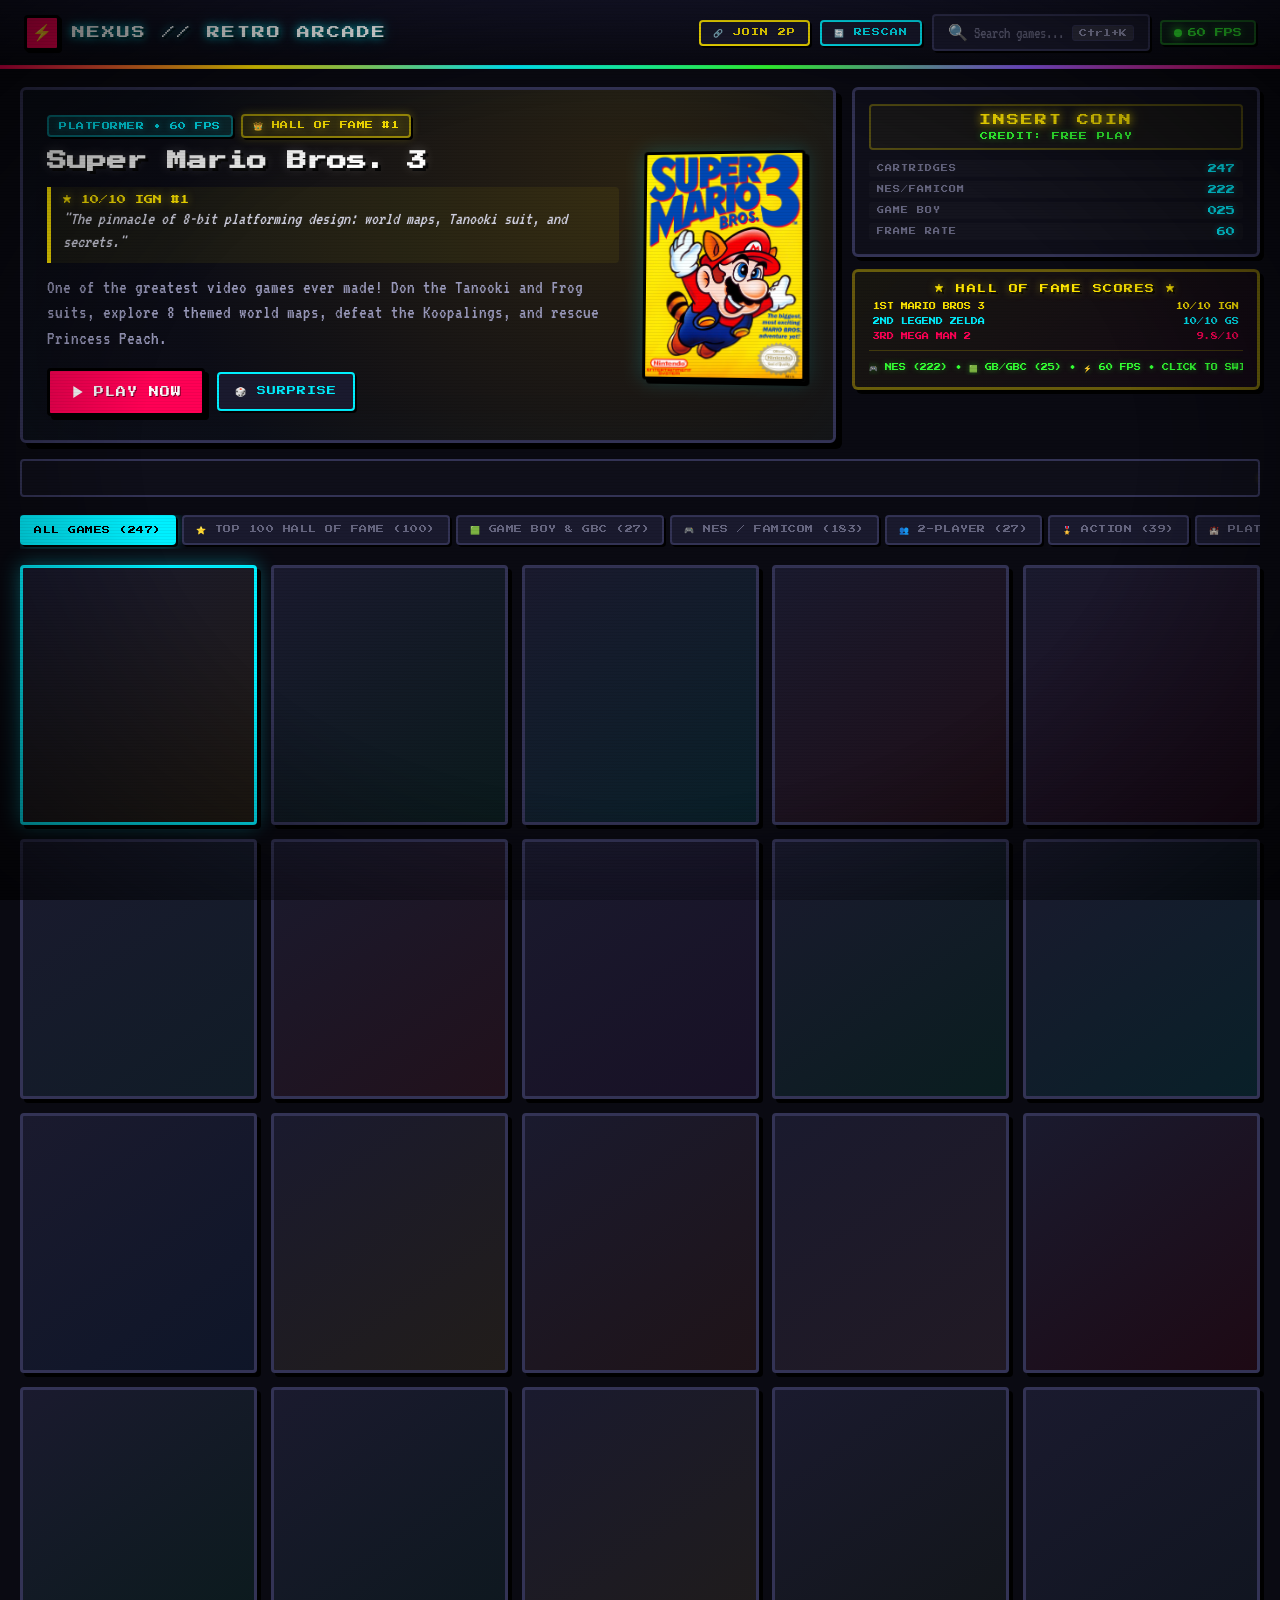
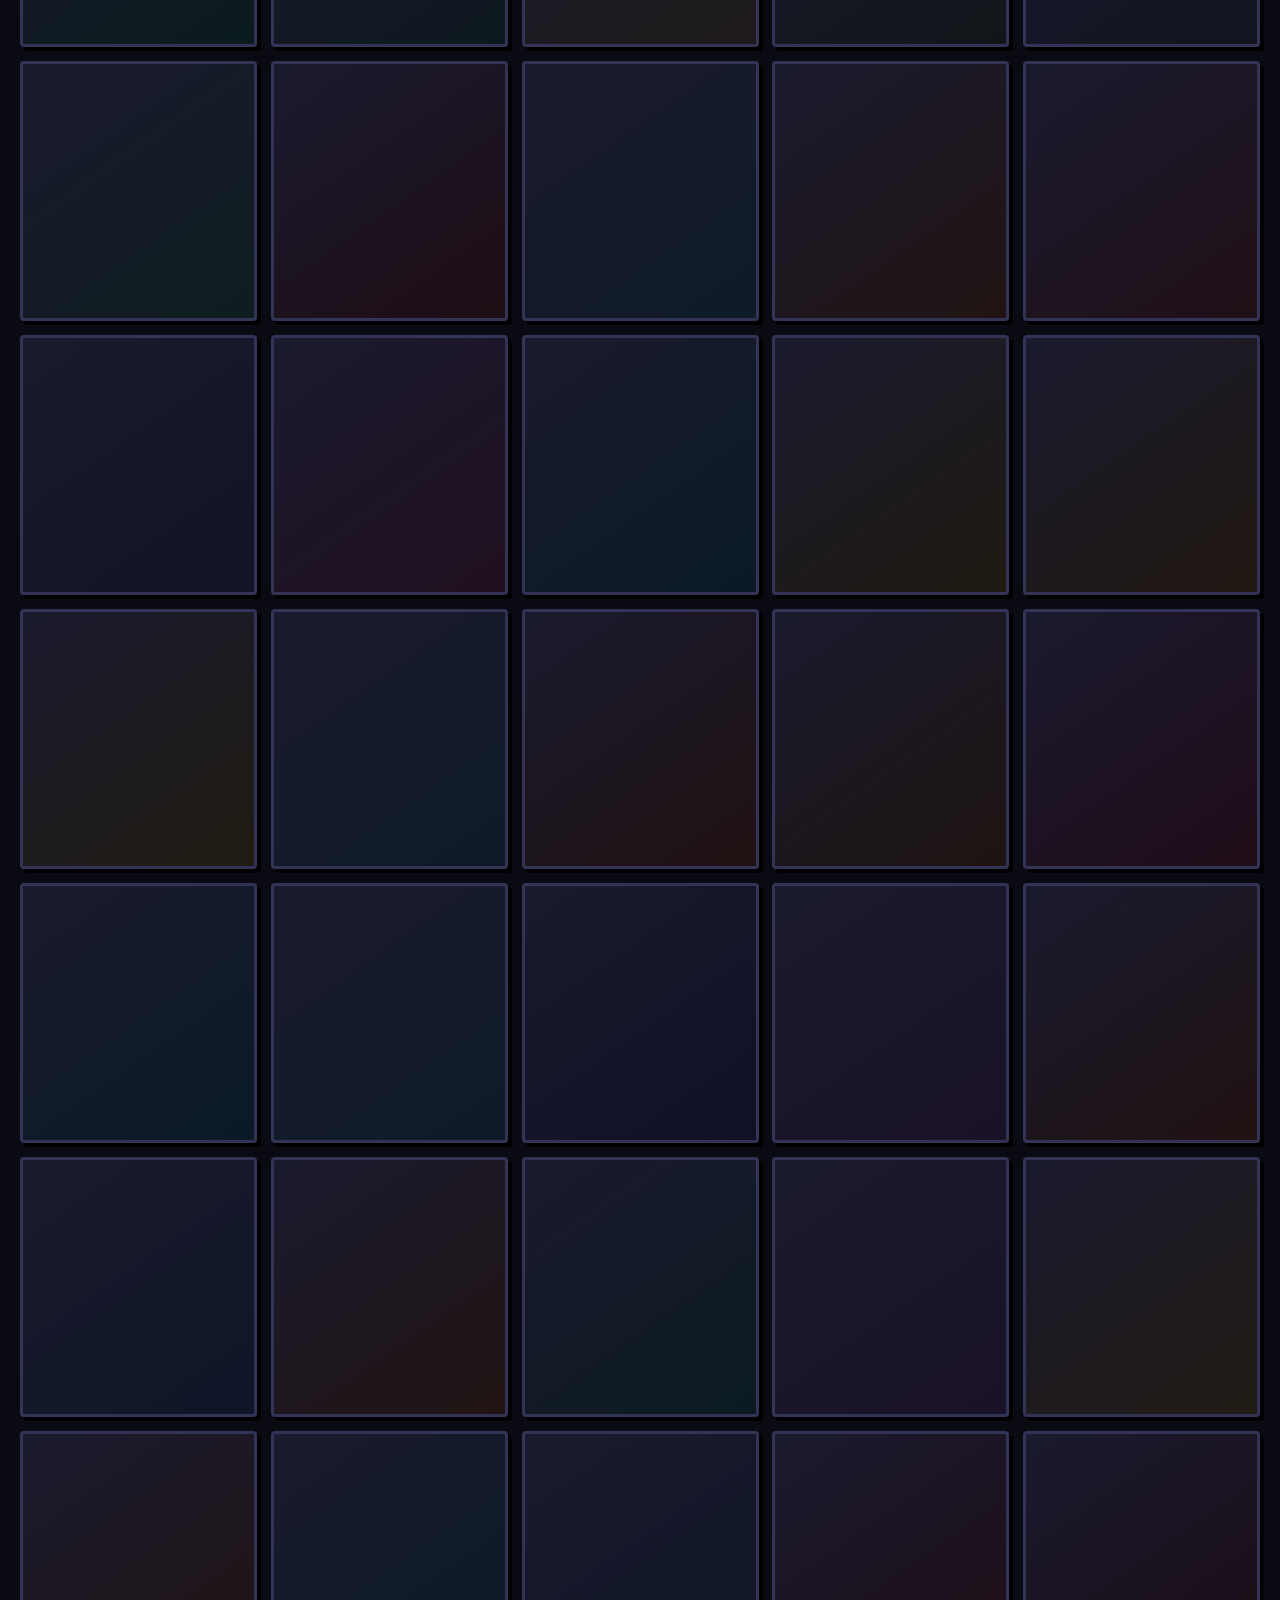
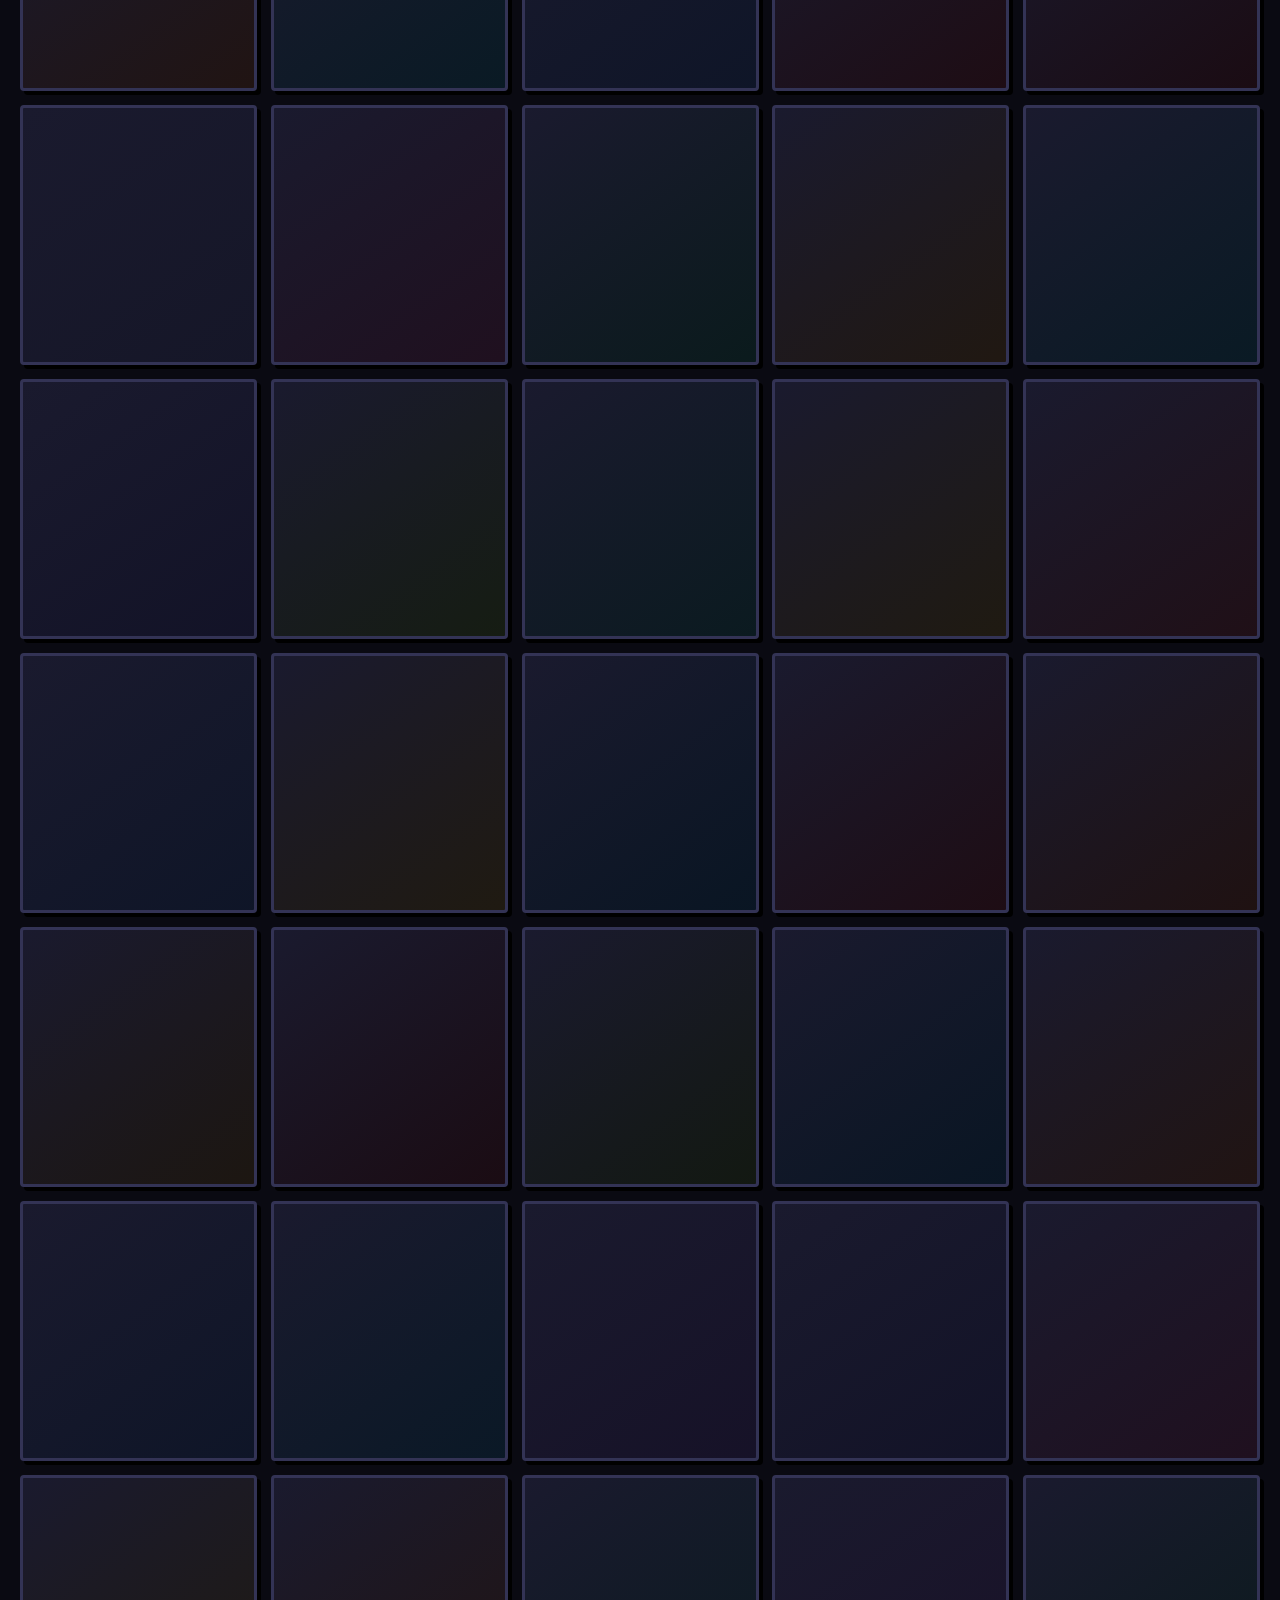
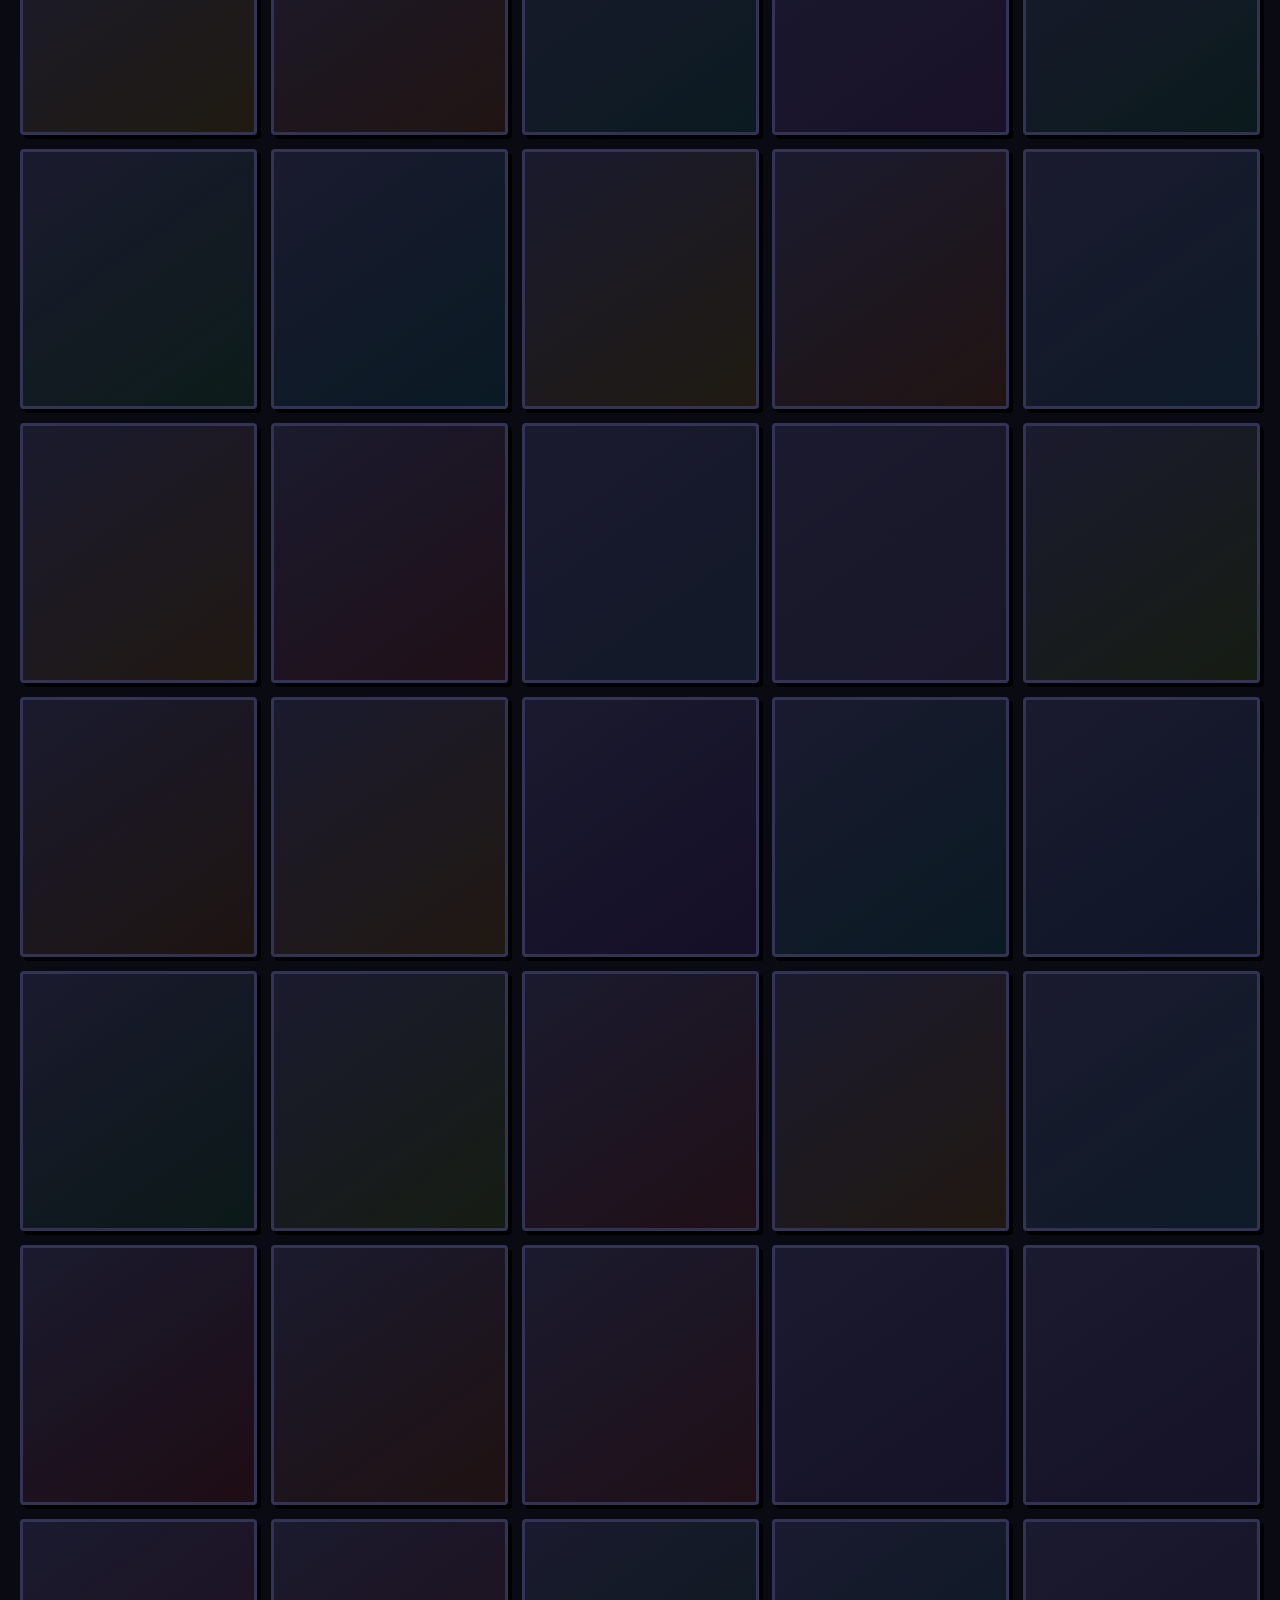
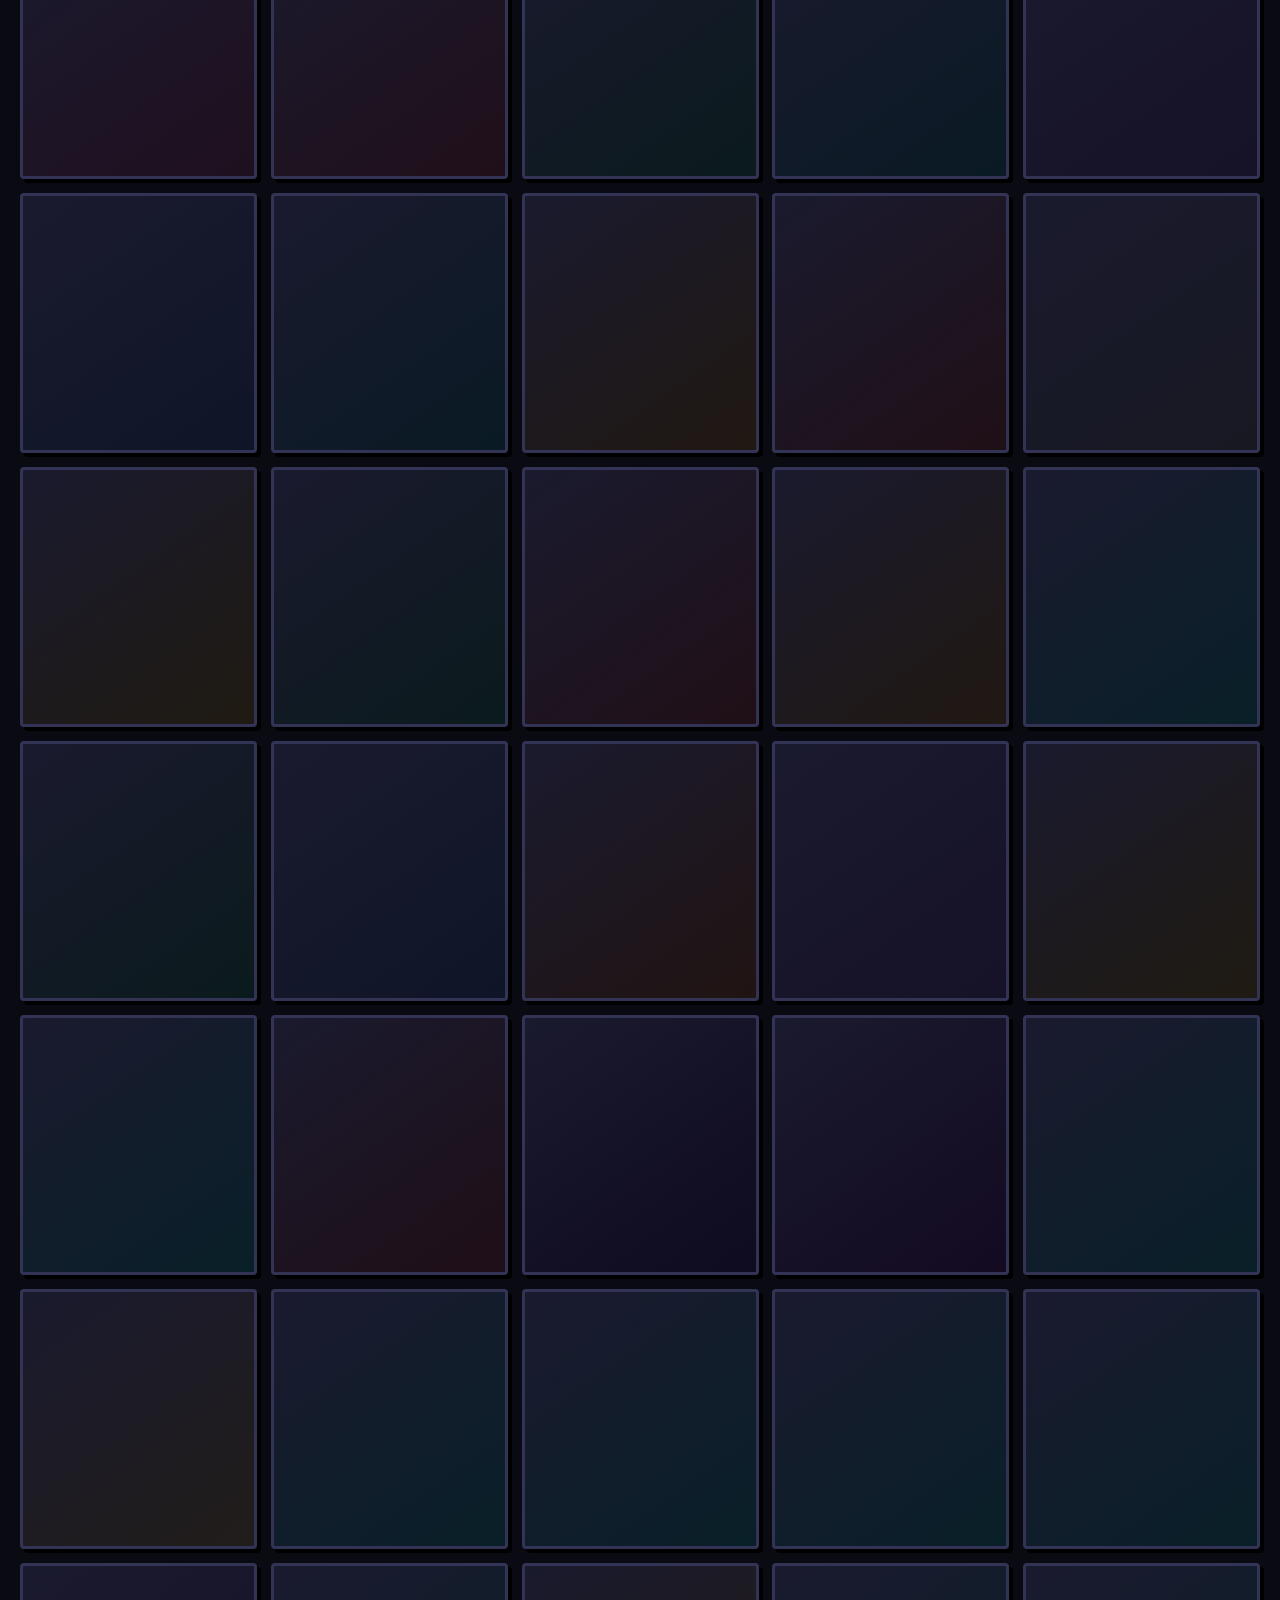
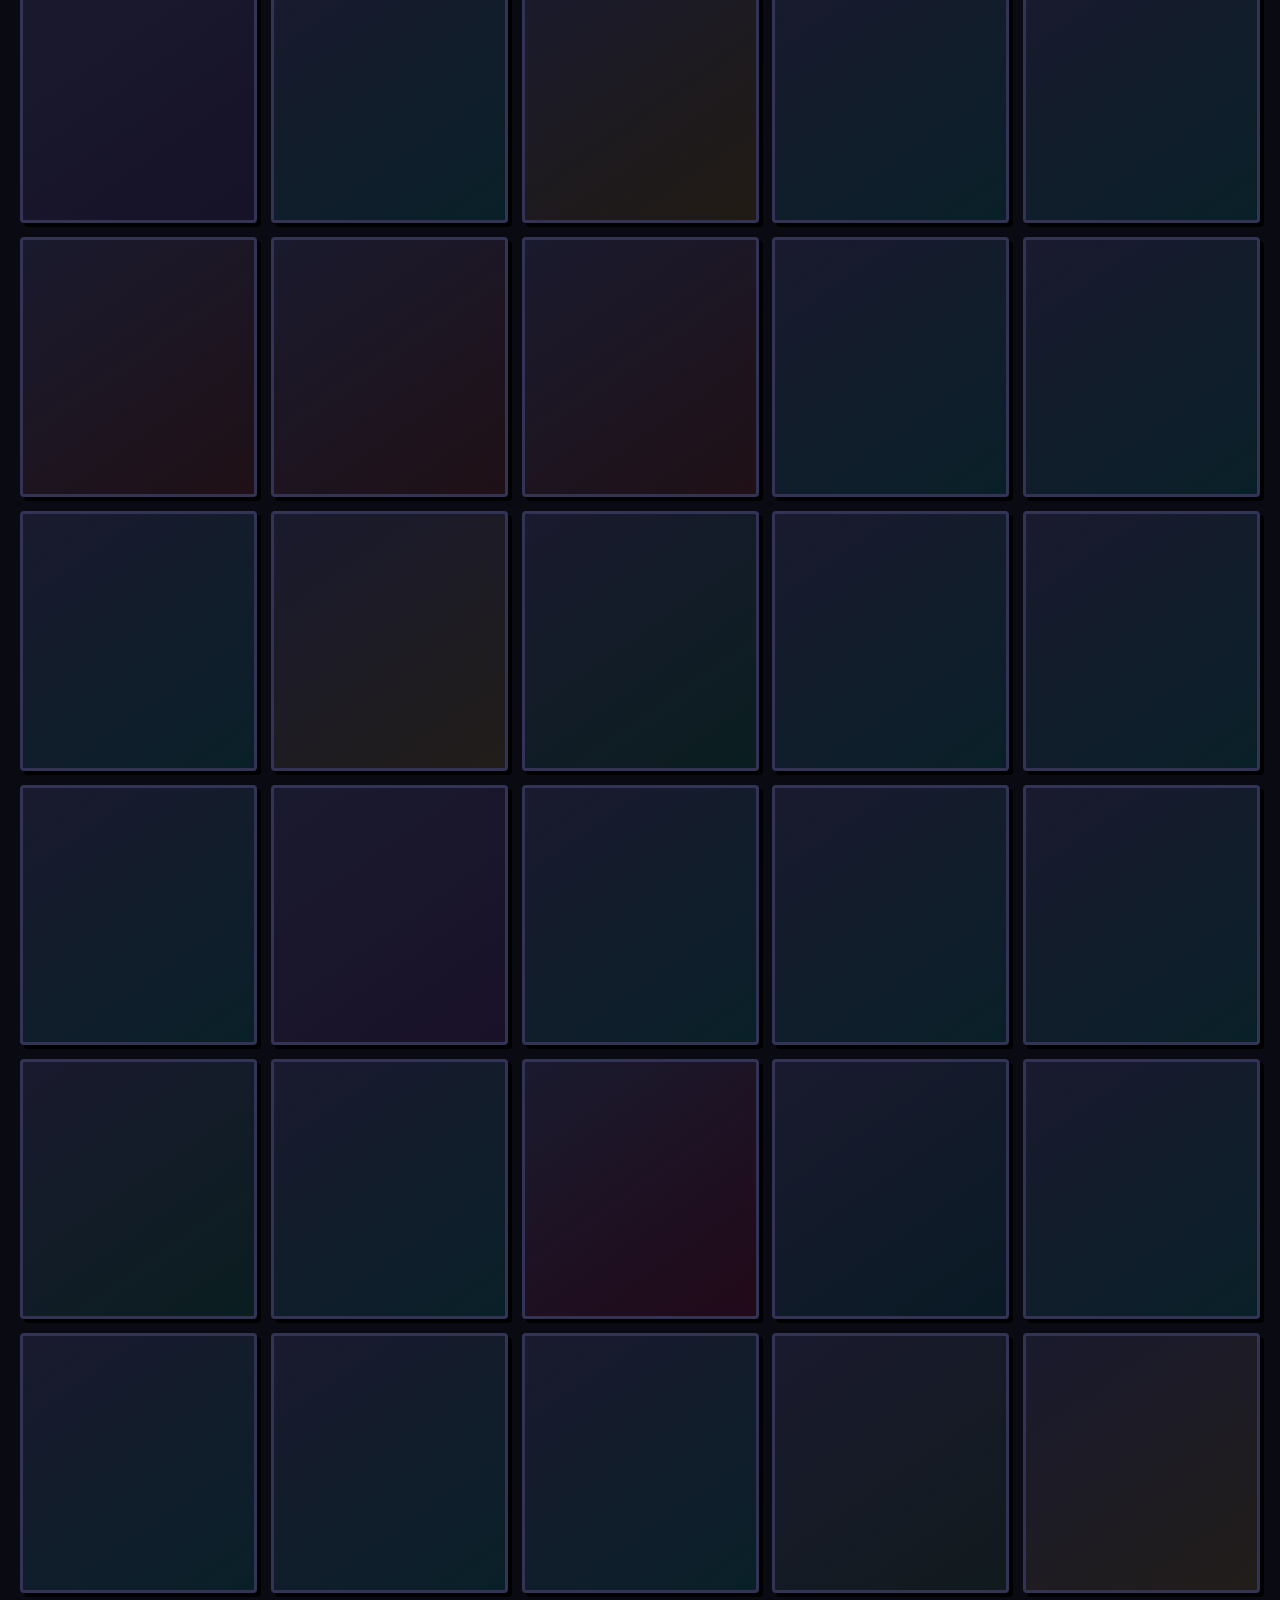
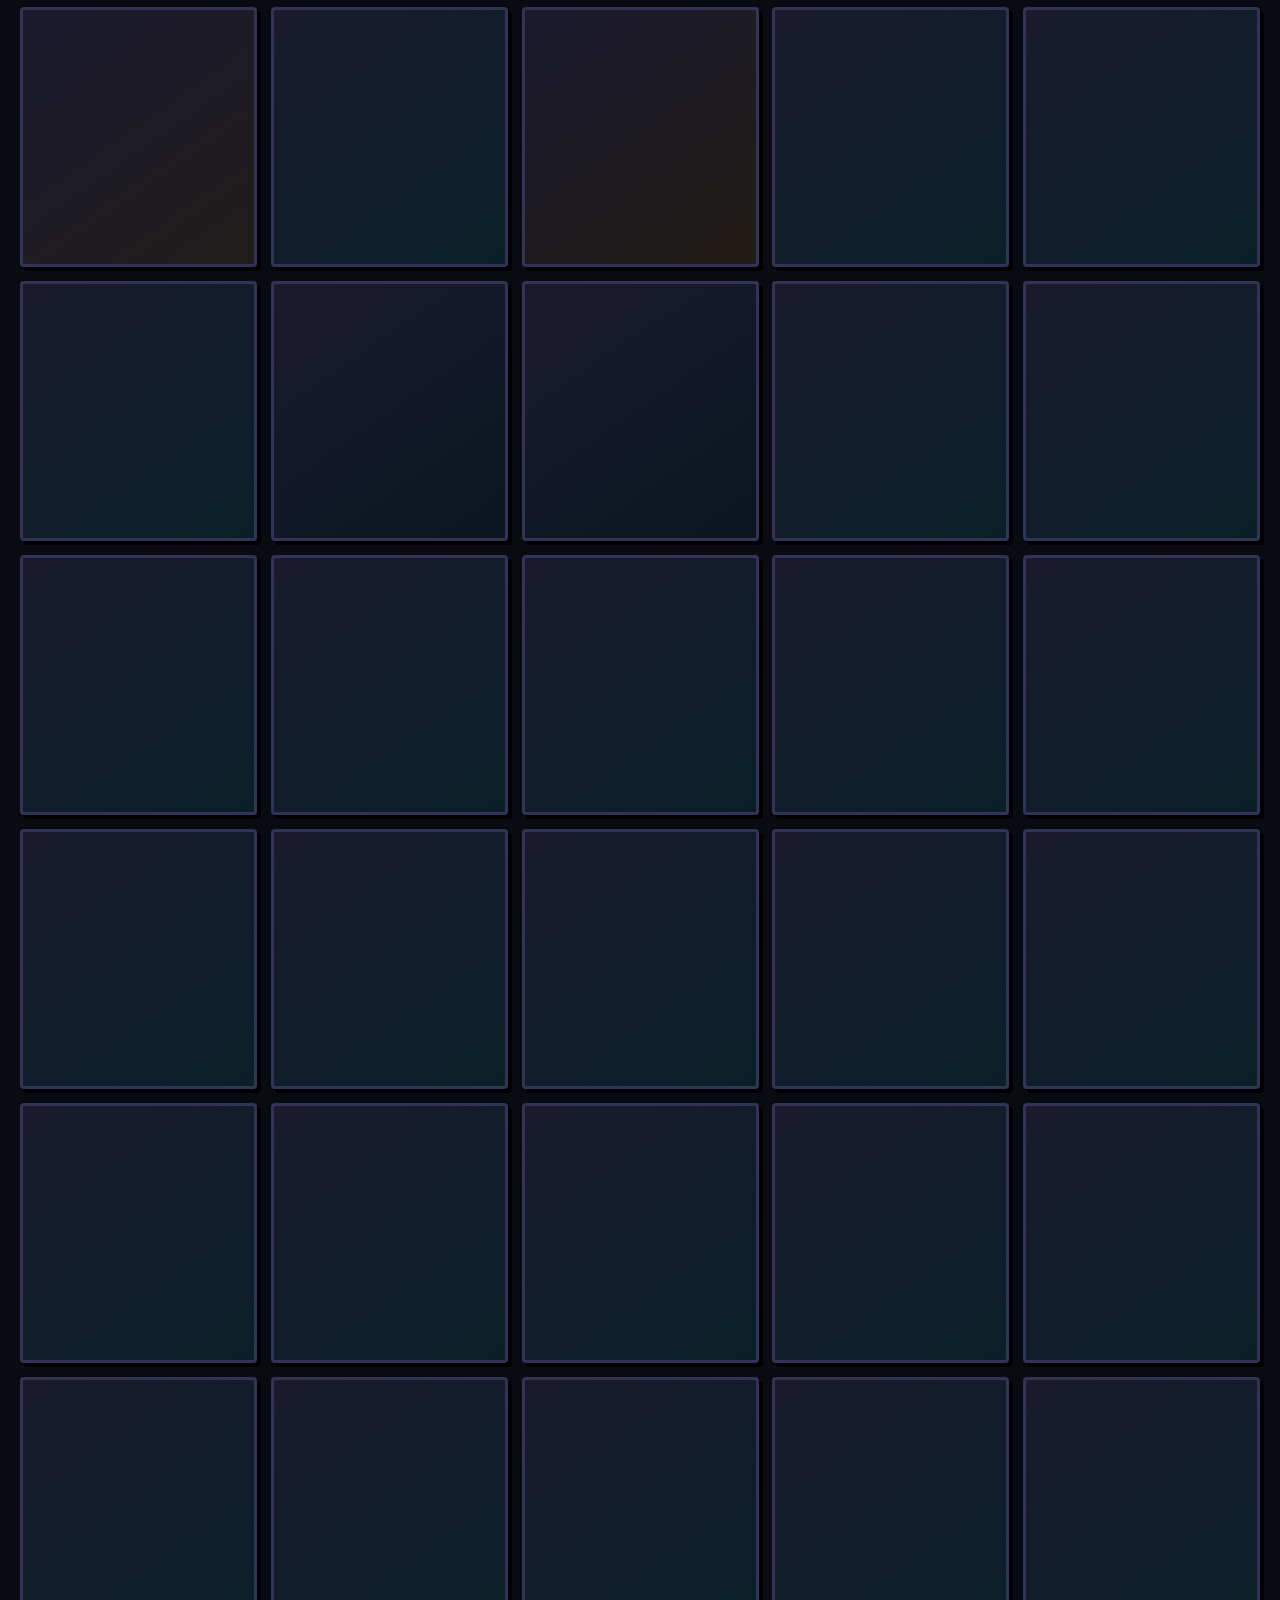
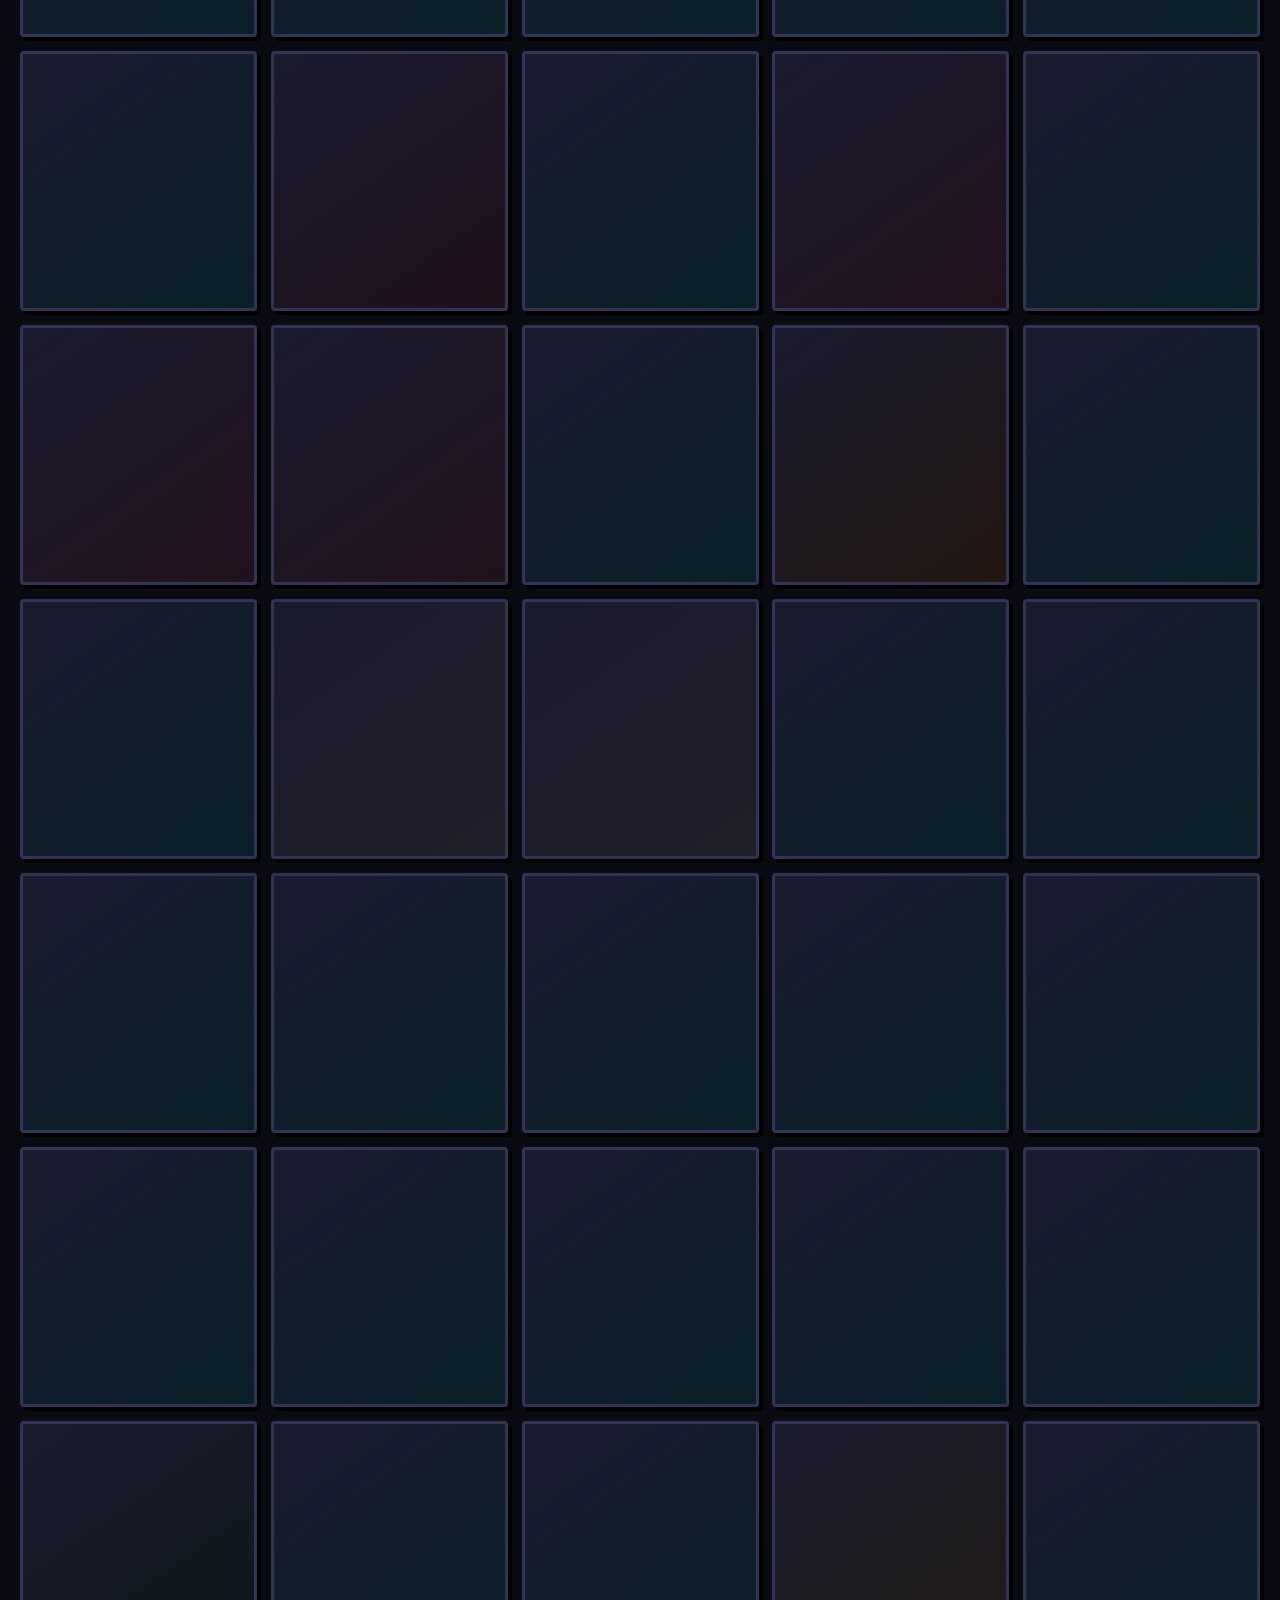
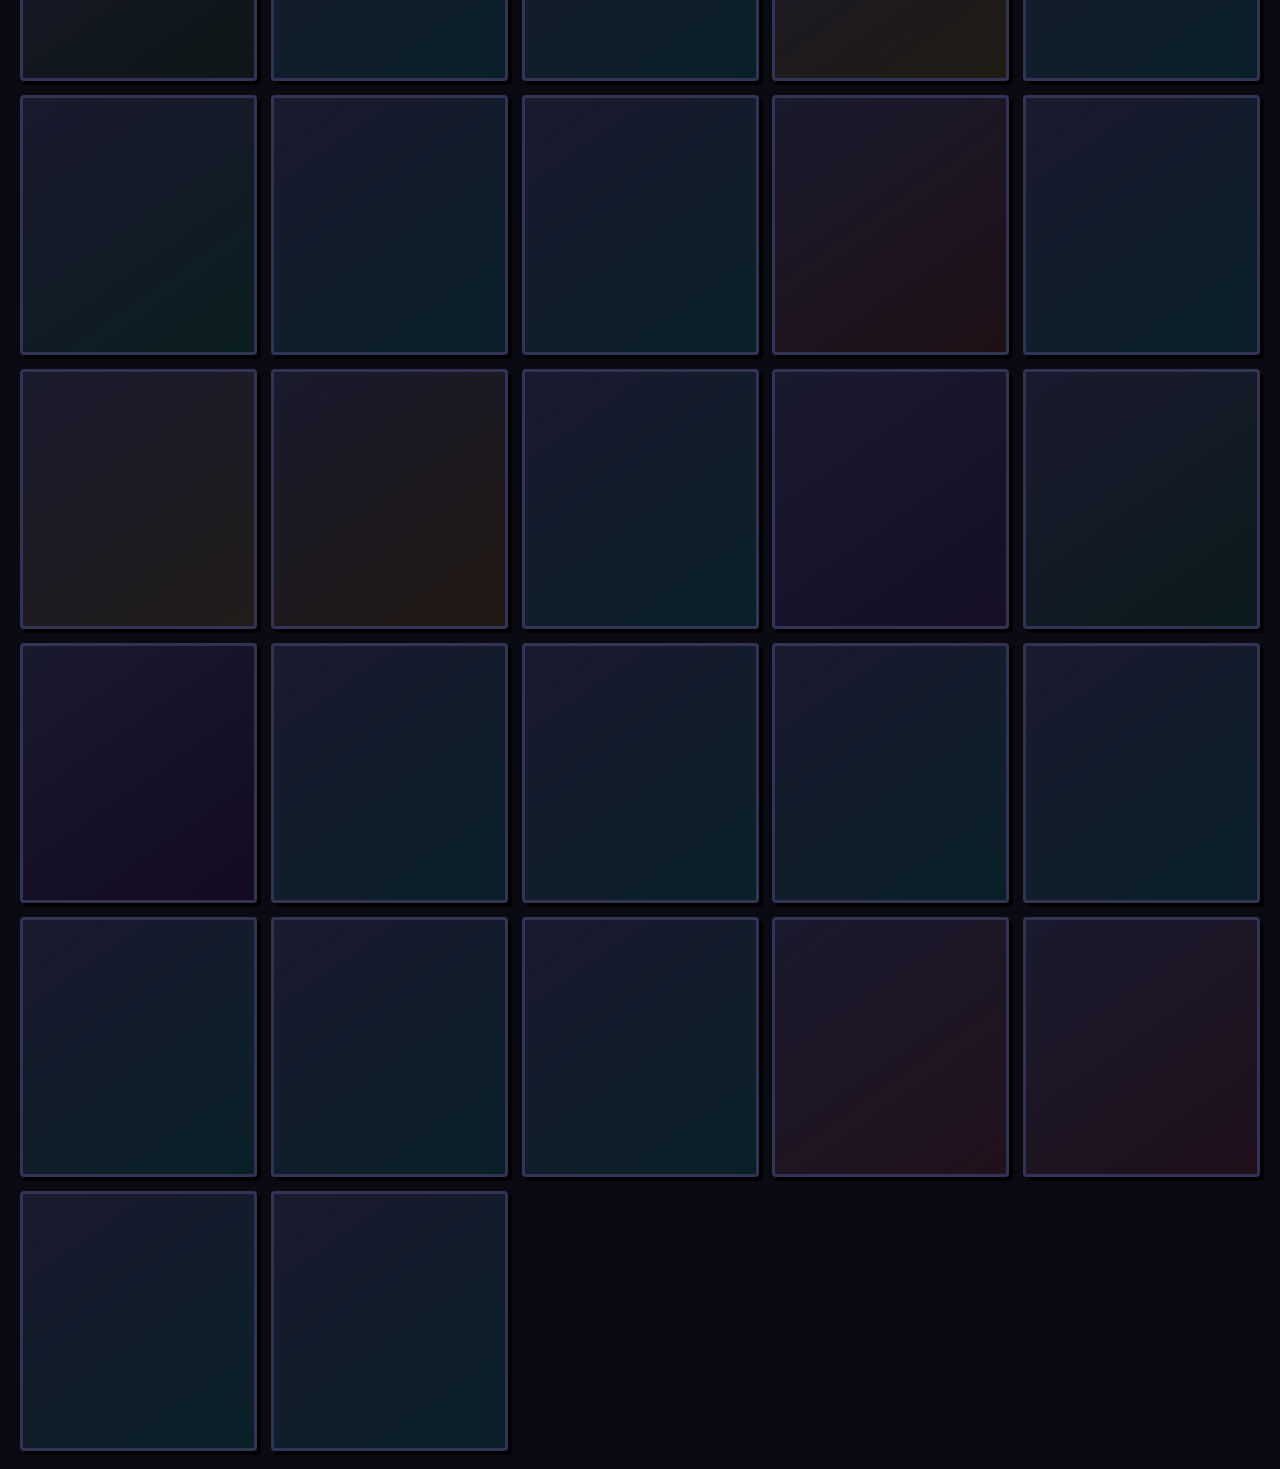
==== index.html @ 1a650fc5 "feat: Nexus Retro Arcade with 80s CRT UI, 2-device multiplayer & OWASP Top 10 hardening" ====
<!DOCTYPE html>
<html lang="en">
<head>
    <meta charset="UTF-8">
    <meta name="viewport" content="width=device-width, initial-scale=1.0, maximum-scale=1.0, user-scalable=no, viewport-fit=cover">
    <meta name="apple-mobile-web-app-capable" content="yes">
    <meta name="apple-mobile-web-app-status-bar-style" content="black-translucent">
    <meta name="description" content="Play 247 classic NES, Game Boy & Game Boy Color games instantly in your browser. Free retro arcade with 60 FPS emulation. No downloads, no coins needed.">
    <meta property="og:title" content="Nexus Retro Arcade — 247 Classic Games">
    <meta property="og:description" content="The ultimate browser-based retro arcade. Play Super Mario, Zelda, Pokémon, Mega Man and 240+ more classics instantly at 60 FPS.">
    <meta property="og:type" content="website">
    <meta name="theme-color" content="#0a0a12">
    <title>NEXUS // RETRO ARCADE — 247 Classic Games</title>
    <link rel="stylesheet" href="css/nexus.css">
</head>
<body>

    <!-- CRT Monitor Frame (Full-Page Overlay) -->
    <div id="crtFrame" class="crt-frame">
        <div class="crt-scanlines"></div>
        <div class="crt-vignette"></div>

        <!-- 1. Arcade Marquee Header -->
        <header class="nexus-nav">
            <div class="nexus-brand" id="brandHome">
                <div class="nexus-logo-icon">⚡</div>
                <div class="nexus-brand-title">NEXUS // RETRO ARCADE</div>
            </div>

            <div class="nexus-nav-actions">
                <button id="btnJoinRoomModal" class="nexus-btn-secondary" style="padding: 6px 12px; font-size: 8px; border-color: var(--accent-yellow); color: var(--accent-yellow);" title="Join a 2-Player Room with a 4-letter code">
                    🔗 JOIN 2P
                </button>
                <button id="btnRescanLibrary" class="nexus-btn-secondary" style="padding: 6px 12px; font-size: 8px;" title="Rescan ROMs folder for new games">
                    🔄 RESCAN
                </button>
                <div class="nexus-search-trigger" id="nexusSearchTrigger" title="Quick Search & Commands">
                    <span>🔍 Search games...</span>
                    <span class="kbd-shortcut">Ctrl+K</span>
                </div>
                <div class="nexus-telemetry-badge">
                    <span class="status-dot"></span>
                    <span id="nexusFpsDisplay">60 FPS</span>
                </div>
            </div>
        </header>

        <!-- Main Container -->
        <main class="nexus-container">

            <!-- VIEW 1: ARCADE HUB -->
            <section id="viewArcade" class="nexus-view active">
                
                <!-- Bento Hero Section -->
                <div class="nexus-bento-hero">
                    <!-- Spotlight Card -->
                    <div class="bento-hero-spotlight">
                        <div id="spotlightAmbient" class="spotlight-bg-ambient"></div>
                        <div class="spotlight-content">
                            <div class="spotlight-tags" id="spotlightTags">
                                <span id="spotlightSystem" class="spotlight-pill">PLATFORMER • 60 FPS</span>
                                <span id="spotlightBadge" class="spotlight-pill" style="background: rgba(139, 92, 246, 0.15); color: var(--accent-violet); border-color: rgba(139, 92, 246, 0.3);">FEATURED TITLE</span>
                            </div>
                            <h1 id="spotlightTitle" class="spotlight-title">Super Mario Bros. 3</h1>
                            <div id="spotlightReviewBox" class="spotlight-review-container" style="display:none;"></div>
                            <p id="spotlightDesc" class="spotlight-desc">
                                One of the greatest video games ever made! Don the Tanooki and Frog suits, explore 8 themed world maps, defeat the Koopalings, and rescue Princess Peach.
                            </p>
                            <div class="spotlight-actions">
                                <button id="btnPlaySpotlight" class="nexus-btn-primary">
                                    <svg width="16" height="16" viewBox="0 0 24 24" fill="currentColor">
                                        <polygon points="5 3 19 12 5 21 5 3"/>
                                    </svg>
                                    PLAY NOW
                                </button>
                                <button id="btnRandomSpotlight" class="nexus-btn-secondary">
                                    🎲 SURPRISE
                                </button>
                            </div>
                        </div>
                        <div class="spotlight-cover-frame">
                            <img id="spotlightCoverImg" class="spotlight-cover-img" src="covers/super-mario-bros-3.png" alt="Official Box Art">
                        </div>
                    </div>

                    <!-- Arcade Side Column -->
                    <div class="bento-hero-side">
                        <!-- INSERT COIN / Attract Mode Panel -->
                        <div class="arcade-attract-panel">
                            <div class="attract-coin-slot">
                                <div class="coin-text blink">INSERT COIN</div>
                                <div class="coin-counter">CREDIT: FREE PLAY</div>
                            </div>
                            <div class="attract-stats">
                                <div class="stat-row">
                                    <span class="stat-label">CARTRIDGES</span>
                                    <span class="stat-value">247</span>
                                </div>
                                <div class="stat-row">
                                    <span class="stat-label">NES/FAMICOM</span>
                                    <span class="stat-value">222</span>
                                </div>
                                <div class="stat-row">
                                    <span class="stat-label">GAME BOY</span>
                                    <span class="stat-value">025</span>
                                </div>
                                <div class="stat-row">
                                    <span class="stat-label">FRAME RATE</span>
                                    <span class="stat-value" id="nexusFpsDisplay2">60</span>
                                </div>
                            </div>
                        </div>

                        <!-- High Score Board -->
                        <div class="arcade-high-score-board" id="btnConsoleShowcase">
                            <div class="hsb-title">★ HALL OF FAME SCORES ★</div>
                            <div class="hsb-rows">
                                <div class="hsb-row top1"><span>1ST MARIO BROS 3</span><span>10/10 IGN</span></div>
                                <div class="hsb-row top2"><span>2ND LEGEND ZELDA</span><span>10/10 GS</span></div>
                                <div class="hsb-row top3"><span>3RD MEGA MAN 2</span><span>9.8/10</span></div>
                            </div>
                            <div class="hsb-marquee">
                                <span class="hsb-scroll">🎮 NES (222) • 🟩 GB/GBC (25) • ⚡ 60 FPS • CLICK TO SWITCH CONSOLES • </span>
                            </div>
                        </div>
                    </div>
                </div>

                <!-- Scrolling Arcade Ticker -->
                <div class="arcade-ticker" id="arcadeTicker">
                    <div class="ticker-track" id="tickerTrack">
                        ★ SUPER MARIO BROS 3 — #1 ALL-TIME ★ THE LEGEND OF ZELDA — #2 ALL-TIME ★ MEGA MAN 2 — #3 ALL-TIME ★ POKEMON RED — GB CLASSIC ★ CONTRA — #7 ALL-TIME ★ TETRIS — PUZZLE KING ★ FREE PLAY — NO COINS NEEDED ★ 247 GAMES LOADED ★
                    </div>
                </div>

                <!-- Category Filters -->
                <div class="nexus-catalog-bar">
                    <div class="nexus-filter-group">
                        <button class="nexus-filter-pill active" data-filter="all">All Games</button>
                        <button class="nexus-filter-pill" data-filter="top100">⭐ Top 100 Hall of Fame</button>
                        <button class="nexus-filter-pill" data-filter="gb">🟩 Game Boy & GBC</button>
                        <button class="nexus-filter-pill" data-filter="nes">🎮 NES / Famicom</button>
                        <button class="nexus-filter-pill" data-filter="multiplayer">👥 2-Player</button>
                        <button class="nexus-filter-pill" data-filter="action">🎖️ Action</button>
                        <button class="nexus-filter-pill" data-filter="platformer">🏰 Platformer</button>
                        <button class="nexus-filter-pill" data-filter="fighting">🥊 Fighting</button>
                        <button class="nexus-filter-pill" data-filter="shooter">⚡ Shooter</button>
                        <button class="nexus-filter-pill" data-filter="arcade">🟡 Arcade</button>
                        <button class="nexus-filter-pill" data-filter="puzzle">🧩 Puzzle</button>
                        <button class="nexus-filter-pill" data-filter="adventure">🗝️ Adventure</button>
                    </div>
                </div>

                <!-- Games Grid -->
                <div id="nexusBentoGrid" class="nexus-bento-grid">
                    <!-- Dynamically populated by js/nexus.js -->
                </div>
            </section>

        </main>
    </div>

    <!-- Join 2-Player Room Modal -->
    <div id="nexusJoinBackdrop" class="nexus-palette-backdrop">
        <div class="nexus-palette-box" style="max-width: 440px; border-color: var(--accent-yellow); padding: 22px; gap: 14px; text-align: center;">
            <div style="font-family: var(--font-pixel); font-size: 13px; color: var(--accent-yellow); text-shadow: 2px 2px 0 #000;">
                🔗 JOIN 2-PLAYER ROOM
            </div>
            <p style="font-family: var(--font-retro); font-size: 20px; color: var(--text-secondary); line-height: 1.3;">
                Enter the 6-character Room Code from Player 1's screen (press 👥 2P inside any game):
            </p>
            <input type="text" id="joinRoomInput" maxlength="6" placeholder="A7K9P2" autocomplete="off" class="join-room-input">
            <div id="joinRoomError" style="font-family: var(--font-retro); font-size: 18px; color: var(--accent-magenta); min-height: 20px;"></div>
            <div style="display: grid; grid-template-columns: 1fr 1fr; gap: 10px;">
                <button id="btnJoinAsGuest" class="nexus-btn-primary" style="font-size: 8px; padding: 12px 10px;">
                    🌐 2-SCREEN PLAY
                </button>
                <button id="btnJoinAsController" class="nexus-btn-secondary" style="font-size: 8px; padding: 12px 10px;">
                    📱 PHONE PAD
                </button>
            </div>
            <button id="btnCloseJoinModal" class="nexus-btn-secondary" style="font-size: 8px; border-color: var(--border-arcade); color: var(--text-muted); align-self: center;">
                CLOSE [ESC]
            </button>
        </div>
    </div>

    <!-- Command Palette Modal (Ctrl+K) -->
    <div id="nexusPaletteBackdrop" class="nexus-palette-backdrop">
        <div class="nexus-palette-box">
            <div class="palette-input-bar">
                <span style="font-size: 18px; color: var(--accent-cyan);">⚡</span>
                <input type="text" id="paletteInput" class="palette-input" placeholder="Search games or commands..." autocomplete="off">
                <span class="kbd-shortcut">ESC</span>
            </div>
            <div id="paletteResults" class="palette-results">
                <!-- Populated dynamically -->
            </div>
        </div>
    </div>

    <!-- Cinema Viewport Modal -->
    <div id="nexusCinemaModal" class="nexus-cinema-modal">
        <div class="nexus-cinema-bar">
            <div class="cinema-title-badge">
                <button id="btnCloseCinema" class="nexus-btn-secondary" style="padding: 6px 14px; font-size: 8px;">
                    ← BACK
                </button>
                <span id="cinemaGameTitle" style="margin-left: 8px;">GAME TITLE</span>
            </div>
            <div>
                <button id="btnFullscreenCinema" class="nexus-btn-secondary" style="padding: 6px 14px; font-size: 8px;">
                    ⛶ FULLSCREEN
                </button>
            </div>
        </div>
        <div class="nexus-cinema-viewport">
            <button id="btnExitFullscreenFloat" class="cinema-exit-float" title="Exit Fullscreen">✕ EXIT</button>
            <iframe id="nexusCinemaFrame" src="about:blank" allow="autoplay; fullscreen; gamepad" allowfullscreen></iframe>
        </div>
    </div>

    <!-- Application Script -->
    <script src="js/nexus.js"></script>
</body>
</html>
---- css/nexus.css ----
/* ========================================================
   NEXUS RETRO ARCADE — AUTHENTIC 80s ARCADE CABINET UI
   Pixel Fonts, CRT Scanlines, Hard Shadows, Neon Glow
   Publishing-Ready World-Class Retro Aesthetic
   ======================================================== */

@import url('https://fonts.googleapis.com/css2?family=Press+Start+2P&family=VT323&display=swap');

:root {
    --bg-base: #0a0a12;
    --bg-surface: #12121e;
    --bg-card: #1a1a2e;
    --bg-card-hover: #222240;
    --border-arcade: #333355;
    --border-focus: #00f0ff;
    --accent-cyan: #00f0ff;
    --accent-magenta: #ff0055;
    --accent-violet: #8b5cf6;
    --accent-emerald: #33ff33;
    --accent-yellow: #ffe600;
    --accent-gold: #fbbf24;
    --accent-coral: #ff5376;
    --text-primary: #e0e0e0;
    --text-secondary: #9999bb;
    --text-muted: #666680;
    --glow-cyan: 0 0 10px rgba(0, 240, 255, 0.4), 0 0 25px rgba(0, 240, 255, 0.2);
    --glow-magenta: 0 0 10px rgba(255, 0, 85, 0.4), 0 0 25px rgba(255, 0, 85, 0.2);
    --shadow-hard: 4px 4px 0px #000000;
    --shadow-hard-sm: 2px 2px 0px #000000;
    --shadow-hard-lg: 6px 6px 0px #000000;
    --radius-sm: 4px;
    --radius-md: 6px;
    --font-pixel: 'Press Start 2P', monospace;
    --font-retro: 'VT323', monospace;
    --font-mono: 'JetBrains Mono', 'Fira Code', monospace;
}

* {
    box-sizing: border-box;
    margin: 0;
    padding: 0;
    -webkit-tap-highlight-color: transparent;
}

::selection {
    background: var(--accent-cyan);
    color: #000;
}

body {
    background-color: var(--bg-base);
    color: var(--text-primary);
    font-family: var(--font-retro);
    font-size: 18px;
    min-height: 100vh;
    display: flex;
    flex-direction: column;
    overflow-x: hidden;
    user-select: none;
    -webkit-user-select: none;
}

/* ========================================================
   CRT MONITOR FRAME — FULL PAGE OVERLAY
   ======================================================== */
.crt-frame {
    position: relative;
    min-height: 100vh;
    width: 100%;
    max-width: 100vw;
    overflow-x: hidden;
    display: flex;
    flex-direction: column;
}

.crt-scanlines {
    position: fixed;
    inset: 0;
    background: repeating-linear-gradient(
        0deg,
        rgba(0, 0, 0, 0.12) 0px,
        rgba(0, 0, 0, 0.12) 1px,
        transparent 1px,
        transparent 3px
    );
    pointer-events: none;
    z-index: 9999;
    opacity: 0.45;
}

.crt-vignette {
    position: fixed;
    inset: 0;
    background: radial-gradient(ellipse at center, transparent 55%, rgba(0,0,0,0.65) 100%);
    pointer-events: none;
    z-index: 9998;
}

/* ========================================================
   1. ARCADE MARQUEE HEADER (GPU-Friendly Static Neon Border)
   ======================================================== */
.nexus-nav {
    position: sticky;
    top: 0;
    z-index: 100;
    background: linear-gradient(180deg, #15152a, #0a0a12);
    border-bottom: 4px solid;
    border-image: linear-gradient(90deg, #ff0055, #ffe600, #00f0ff, #33ff33, #8b5cf6, #ff0055) 1;
    padding: 14px 24px;
    display: flex;
    justify-content: space-between;
    align-items: center;
}

.nexus-brand {
    display: flex;
    align-items: center;
    gap: 12px;
    cursor: pointer;
}

.nexus-logo-icon {
    width: 36px;
    height: 36px;
    background: var(--accent-magenta);
    border: 3px solid #000;
    border-radius: 4px;
    display: flex;
    align-items: center;
    justify-content: center;
    box-shadow: var(--shadow-hard-sm);
    font-size: 16px;
    color: #fff;
}

.nexus-brand-title {
    font-family: var(--font-pixel);
    font-size: 13px;
    color: #ffffff;
    text-shadow: 0 0 8px var(--accent-cyan), 0 0 20px rgba(0,240,255,0.3), 2px 2px 0px #000;
    letter-spacing: 2px;
}

.nexus-nav-actions {
    display: flex;
    align-items: center;
    gap: 10px;
}

/* Search Trigger */
.nexus-search-trigger {
    display: flex;
    align-items: center;
    gap: 8px;
    background: var(--bg-card);
    border: 2px solid var(--border-arcade);
    border-radius: var(--radius-sm);
    padding: 7px 14px;
    font-family: var(--font-retro);
    font-size: 16px;
    color: var(--text-muted);
    cursor: pointer;
    box-shadow: var(--shadow-hard-sm);
    transition: border-color 0.15s, box-shadow 0.15s;
}

.nexus-search-trigger:hover {
    border-color: var(--accent-cyan);
    color: var(--text-secondary);
    box-shadow: var(--shadow-hard-sm), 0 0 8px rgba(0,240,255,0.25);
}

.kbd-shortcut {
    font-family: var(--font-pixel);
    font-size: 8px;
    background: rgba(255, 255, 255, 0.1);
    padding: 3px 6px;
    border-radius: 3px;
    border: 1px solid var(--border-arcade);
    color: var(--text-secondary);
}

.nexus-telemetry-badge {
    display: flex;
    align-items: center;
    gap: 6px;
    font-family: var(--font-pixel);
    font-size: 9px;
    color: var(--accent-emerald);
    background: rgba(51, 255, 51, 0.08);
    border: 2px solid rgba(51, 255, 51, 0.35);
    border-radius: var(--radius-sm);
    padding: 6px 12px;
    box-shadow: var(--shadow-hard-sm);
    text-shadow: 0 0 6px rgba(51,255,51,0.5);
}

.status-dot {
    width: 8px;
    height: 8px;
    border-radius: 50%;
    background: var(--accent-emerald);
    box-shadow: 0 0 8px var(--accent-emerald), 0 0 16px rgba(51,255,51,0.4);
    animation: pulse 2s infinite;
}

@keyframes pulse {
    0%, 100% { opacity: 1; transform: scale(1); }
    50% { opacity: 0.4; transform: scale(0.7); }
}

/* ========================================================
   2. APP CONTAINER & VIEWS
   ======================================================== */
.nexus-container {
    max-width: 1440px;
    width: 100%;
    margin: 0 auto;
    padding: 18px 20px;
    flex: 1;
    display: flex;
    flex-direction: column;
    min-width: 0;
}

.nexus-view {
    display: none;
    flex-direction: column;
    gap: 16px;
    animation: fadeIn 0.25s ease-out;
    min-width: 0;
    width: 100%;
}

.nexus-view.active {
    display: flex;
}

@keyframes fadeIn {
    from { opacity: 0; transform: translateY(4px); }
    to { opacity: 1; transform: translateY(0); }
}

/* ========================================================
   3. BENTO HERO SECTION (ARCADE CABINET SCREEN)
   ======================================================== */
.nexus-bento-hero {
    display: grid;
    grid-template-columns: minmax(0, 2fr) minmax(0, 1fr);
    gap: 16px;
    width: 100%;
}

/* Spotlight Hero — Arcade Screen */
.bento-hero-spotlight {
    background: #0f0f1a;
    border: 3px solid var(--border-arcade);
    border-radius: var(--radius-md);
    padding: 24px;
    position: relative;
    overflow: hidden;
    display: flex;
    flex-direction: row;
    justify-content: space-between;
    align-items: center;
    gap: 20px;
    min-height: 270px;
    min-width: 0;
    box-shadow: var(--shadow-hard-lg), inset 0 0 80px rgba(0, 240, 255, 0.03);
    transition: border-color 0.3s ease;
}

.bento-hero-spotlight:hover {
    border-color: var(--accent-cyan);
    box-shadow: var(--shadow-hard-lg), 0 0 20px rgba(0,240,255,0.2), inset 0 0 60px rgba(0,240,255,0.05);
}

.spotlight-bg-ambient {
    position: absolute;
    inset: 0;
    pointer-events: none;
    opacity: 0.3;
    background: radial-gradient(circle at 80% 20%, #4a0e17 0%, transparent 70%);
    transition: background 0.6s ease;
}

.spotlight-content {
    position: relative;
    z-index: 2;
    display: flex;
    flex-direction: column;
    justify-content: center;
    gap: 10px;
    flex: 1;
    min-width: 0;
}

/* Cover 3D Frame */
.spotlight-cover-frame {
    position: relative;
    z-index: 2;
    width: 170px;
    height: 230px;
    display: flex;
    align-items: center;
    justify-content: center;
    flex-shrink: 0;
    perspective: 800px;
}

.spotlight-cover-img {
    max-width: 100%;
    max-height: 100%;
    object-fit: contain;
    border-radius: 4px;
    border: 3px solid #000;
    box-shadow: var(--shadow-hard), 0 0 20px rgba(0, 240, 255, 0.2);
    image-rendering: auto;
    transform: rotateY(-6deg) rotateX(3deg);
    transition: transform 0.3s ease, box-shadow 0.3s ease, opacity 0.2s ease;
}

.bento-hero-spotlight:hover .spotlight-cover-img {
    transform: rotateY(0deg) rotateX(0deg) scale(1.03);
    box-shadow: var(--shadow-hard-lg), 0 0 30px rgba(0, 240, 255, 0.4);
}

/* Spotlight Tags & Pills */
.spotlight-tags {
    display: flex;
    align-items: center;
    gap: 8px;
    flex-wrap: wrap;
}

.spotlight-pill {
    font-family: var(--font-pixel);
    font-size: 8px;
    font-weight: 400;
    letter-spacing: 0.5px;
    text-transform: uppercase;
    padding: 5px 10px;
    border-radius: var(--radius-sm);
    background: rgba(0, 240, 255, 0.12);
    color: var(--accent-cyan);
    border: 2px solid rgba(0, 240, 255, 0.35);
    box-shadow: var(--shadow-hard-sm);
    text-shadow: 0 0 6px rgba(0,240,255,0.4);
}

.spotlight-pill.hall-of-fame {
    background: rgba(255, 230, 0, 0.12);
    color: var(--accent-yellow);
    border-color: rgba(255, 230, 0, 0.5);
    box-shadow: var(--shadow-hard-sm), 0 0 10px rgba(255,230,0,0.25);
    text-shadow: 0 0 8px rgba(255,230,0,0.5);
}

/* Review Quote Box */
.spotlight-review-container {
    display: flex;
    flex-direction: column;
    align-items: flex-start;
    gap: 4px;
    margin: 2px 0;
    padding: 8px 12px;
    background: rgba(255, 230, 0, 0.06);
    border-left: 4px solid var(--accent-yellow);
    border-radius: 0 4px 4px 0;
    max-width: 100%;
}

.spotlight-review-score {
    font-family: var(--font-pixel);
    font-size: 9px;
    color: var(--accent-yellow);
    white-space: nowrap;
    text-shadow: 0 0 8px rgba(255,230,0,0.5);
}

.spotlight-review-quote {
    font-family: var(--font-retro);
    font-size: 18px;
    color: #d0d0e0;
    font-style: italic;
    line-height: 1.3;
}

/* Spotlight Title */
.spotlight-title {
    font-family: var(--font-pixel);
    font-size: 20px;
    color: #ffffff;
    line-height: 1.35;
    text-shadow: 0 0 12px rgba(255,255,255,0.2), 3px 3px 0px #000;
}

.spotlight-desc {
    font-family: var(--font-retro);
    font-size: 19px;
    color: var(--text-secondary);
    max-width: 580px;
    line-height: 1.35;
}

/* Spotlight Buttons */
.spotlight-actions {
    display: flex;
    align-items: center;
    flex-wrap: wrap;
    gap: 12px;
    margin-top: 6px;
}

.nexus-btn-primary {
    font-family: var(--font-pixel);
    font-size: 10px;
    background: var(--accent-magenta);
    color: #ffffff;
    border: 3px solid #000;
    border-radius: var(--radius-sm);
    padding: 13px 20px;
    box-shadow: var(--shadow-hard);
    text-transform: uppercase;
    text-shadow: 1px 1px 0 rgba(0,0,0,0.5);
    cursor: pointer;
    display: inline-flex;
    align-items: center;
    justify-content: center;
    gap: 8px;
    white-space: nowrap;
    transition: transform 0.08s, box-shadow 0.08s, background 0.15s;
    letter-spacing: 1px;
}

.nexus-btn-primary:hover {
    background: #ff3377;
    box-shadow: var(--shadow-hard), 0 0 15px rgba(255,0,85,0.4);
}

.nexus-btn-primary:active {
    transform: translate(4px, 4px);
    box-shadow: 0px 0px 0px #000;
}

.nexus-btn-secondary {
    font-family: var(--font-pixel);
    font-size: 9px;
    background: var(--bg-card);
    color: var(--accent-cyan);
    border: 2px solid var(--accent-cyan);
    border-radius: var(--radius-sm);
    padding: 12px 16px;
    box-shadow: var(--shadow-hard-sm);
    text-transform: uppercase;
    cursor: pointer;
    display: inline-flex;
    align-items: center;
    justify-content: center;
    gap: 6px;
    white-space: nowrap;
    transition: transform 0.08s, box-shadow 0.08s, background 0.15s;
    letter-spacing: 1px;
}

.nexus-btn-secondary:hover {
    background: rgba(0, 240, 255, 0.1);
    box-shadow: var(--shadow-hard-sm), 0 0 10px rgba(0,240,255,0.3);
}

.nexus-btn-secondary:active {
    transform: translate(2px, 2px);
    box-shadow: 0 0 0 #000;
    background: var(--accent-cyan);
    color: #000;
}

/* ========================================================
   BENTO SIDE COLUMN (ATTRACT MODE PANELS)
   ======================================================== */
.bento-hero-side {
    display: flex;
    flex-direction: column;
    gap: 12px;
    min-width: 0;
}

/* Attract Mode / INSERT COIN panel */
.arcade-attract-panel {
    background: #0f0f1a;
    border: 3px solid var(--border-arcade);
    border-radius: var(--radius-md);
    padding: 14px;
    box-shadow: var(--shadow-hard);
    display: flex;
    flex-direction: column;
    gap: 10px;
    min-width: 0;
}

.attract-coin-slot {
    text-align: center;
    padding: 8px;
    background: rgba(255, 230, 0, 0.04);
    border: 2px solid rgba(255, 230, 0, 0.25);
    border-radius: var(--radius-sm);
}

.coin-text {
    font-family: var(--font-pixel);
    font-size: 12px;
    color: var(--accent-yellow);
    text-shadow: 0 0 10px var(--accent-yellow), 0 0 25px rgba(255,230,0,0.3);
    letter-spacing: 2px;
}

.coin-counter {
    font-family: var(--font-pixel);
    font-size: 8px;
    color: var(--accent-emerald);
    margin-top: 6px;
    text-shadow: 0 0 6px rgba(51,255,51,0.4);
    letter-spacing: 1px;
}

.blink {
    animation: blink-anim 1.2s ease-in-out infinite;
}

@keyframes blink-anim {
    0%, 45% { opacity: 1; }
    50%, 95% { opacity: 0.35; }
    100% { opacity: 1; }
}

.attract-stats {
    display: flex;
    flex-direction: column;
    gap: 4px;
}

.stat-row {
    display: flex;
    justify-content: space-between;
    align-items: center;
    padding: 4px 8px;
    background: rgba(255,255,255,0.02);
    border-radius: 3px;
}

.stat-label {
    font-family: var(--font-pixel);
    font-size: 7px;
    color: var(--text-muted);
    text-transform: uppercase;
    letter-spacing: 1px;
}

.stat-value {
    font-family: var(--font-pixel);
    font-size: 9px;
    color: var(--accent-cyan);
    text-shadow: 0 0 6px rgba(0,240,255,0.4);
}

/* High Score Board Panel */
.arcade-high-score-board {
    background: linear-gradient(135deg, rgba(255, 230, 0, 0.06), rgba(255, 0, 85, 0.04));
    border: 3px solid rgba(255, 230, 0, 0.35);
    border-radius: var(--radius-md);
    padding: 12px 14px;
    box-shadow: var(--shadow-hard);
    cursor: pointer;
    transition: transform 0.1s, border-color 0.2s;
    overflow: hidden;
    min-width: 0;
}

.arcade-high-score-board:hover {
    transform: translateY(-2px);
    border-color: var(--accent-yellow);
    box-shadow: var(--shadow-hard), 0 0 15px rgba(255,230,0,0.3);
}

.hsb-title {
    font-family: var(--font-pixel);
    font-size: 9px;
    color: var(--accent-yellow);
    text-align: center;
    text-shadow: 0 0 8px rgba(255,230,0,0.5), 2px 2px 0 #000;
    letter-spacing: 1.5px;
    margin-bottom: 8px;
}

.hsb-rows {
    display: flex;
    flex-direction: column;
    gap: 4px;
    margin-bottom: 8px;
}

.hsb-row {
    display: flex;
    justify-content: space-between;
    font-family: var(--font-pixel);
    font-size: 7px;
    color: #d0d0e8;
    padding: 2px 4px;
}

.hsb-row.top1 { color: var(--accent-yellow); }
.hsb-row.top2 { color: var(--accent-cyan); }
.hsb-row.top3 { color: var(--accent-magenta); }

.hsb-marquee {
    overflow: hidden;
    white-space: nowrap;
    border-top: 1px solid rgba(255, 230, 0, 0.2);
    padding-top: 6px;
}

.hsb-scroll {
    font-family: var(--font-pixel);
    font-size: 7px;
    color: var(--accent-emerald);
    display: inline-block;
    animation: hsb-scroll 18s linear infinite;
    text-shadow: 0 0 6px rgba(51,255,51,0.4);
}

@keyframes hsb-scroll {
    from { transform: translateX(100%); }
    to { transform: translateX(-100%); }
}

/* Legacy telemetry card — hidden, replaced by attract panel */
.bento-card-telemetry,
.bento-card-multi-console {
    display: none;
}

/* ========================================================
   ARCADE TICKER (SCROLLING NEWS)
   ======================================================== */
.arcade-ticker {
    overflow: hidden;
    background: #0f0f1a;
    border: 2px solid var(--border-arcade);
    border-radius: var(--radius-sm);
    padding: 8px 0;
}

.ticker-track {
    font-family: var(--font-pixel);
    font-size: 9px;
    color: var(--accent-yellow);
    white-space: nowrap;
    display: inline-block;
    animation: ticker-scroll 40s linear infinite;
    text-shadow: 0 0 6px rgba(255,230,0,0.3);
    letter-spacing: 1px;
    padding-left: 100%;
}

@keyframes ticker-scroll {
    from { transform: translateX(0); }
    to { transform: translateX(-100%); }
}

/* ========================================================
   4. GAME CATALOG — FILTER PILLS (ARCADE SELECT)
   ======================================================== */
.nexus-catalog-bar {
    display: flex;
    justify-content: space-between;
    align-items: center;
    gap: 12px;
    flex-wrap: wrap;
    margin-top: 2px;
    min-width: 0;
    width: 100%;
}

.nexus-filter-group {
    display: flex;
    gap: 6px;
    overflow-x: auto;
    padding-bottom: 4px;
    max-width: 100%;
    min-width: 0;
    -webkit-overflow-scrolling: touch;
}

.nexus-filter-pill {
    font-family: var(--font-pixel);
    font-size: 8px;
    background: var(--bg-card);
    border: 2px solid var(--border-arcade);
    color: var(--text-muted);
    padding: 8px 12px;
    border-radius: var(--radius-sm);
    box-shadow: var(--shadow-hard-sm);
    text-transform: uppercase;
    cursor: pointer;
    white-space: nowrap;
    transition: all 0.1s;
    letter-spacing: 0.5px;
}

.nexus-filter-pill:hover {
    color: #ffffff;
    border-color: rgba(255,255,255,0.3);
    background: var(--bg-card-hover);
}

.nexus-filter-pill.active {
    background: var(--accent-cyan);
    border-color: var(--accent-cyan);
    color: #000;
    box-shadow: var(--shadow-hard-sm), 0 0 12px rgba(0,240,255,0.5);
    text-shadow: none;
}

.nexus-filter-pill[data-filter="top100"].active,
.nexus-filter-pill[data-filter="top50"].active,
.nexus-filter-pill[data-filter="top20"].active {
    background: var(--accent-yellow);
    border-color: var(--accent-yellow);
    color: #000;
    box-shadow: var(--shadow-hard-sm), 0 0 15px rgba(255,230,0,0.5);
}

.nexus-filter-pill[data-filter="gb"].active {
    background: var(--accent-emerald);
    border-color: var(--accent-emerald);
    color: #000;
    box-shadow: var(--shadow-hard-sm), 0 0 15px rgba(51,255,51,0.5);
}

.nexus-filter-pill[data-filter="nes"].active {
    background: var(--accent-magenta);
    border-color: var(--accent-magenta);
    color: #fff;
    box-shadow: var(--shadow-hard-sm), 0 0 15px rgba(255,0,85,0.5);
}

.nexus-filter-pill[data-filter="multiplayer"].active {
    background: var(--accent-violet);
    border-color: var(--accent-violet);
    color: #fff;
    box-shadow: var(--shadow-hard-sm), 0 0 15px rgba(139,92,246,0.5);
}

.badge-2p {
    font-family: var(--font-pixel);
    font-size: 7px;
    background: rgba(139, 92, 246, 0.2);
    border: 1px solid rgba(139, 92, 246, 0.5);
    color: #c4b5fd;
    padding: 3px 6px;
    border-radius: var(--radius-sm);
    text-transform: uppercase;
}

.join-room-input {
    font-family: var(--font-pixel);
    font-size: 24px;
    letter-spacing: 8px;
    text-align: center;
    text-transform: uppercase;
    padding: 12px;
    background: #070710;
    border: 3px solid var(--border-arcade);
    border-radius: var(--radius-sm);
    color: var(--accent-emerald);
    outline: none;
    width: 100%;
}

.join-room-input:focus {
    border-color: var(--accent-cyan);
    box-shadow: 0 0 12px rgba(0,240,255,0.25);
}

/* Console Badges */
.badge-console-gb {
    font-family: var(--font-pixel);
    font-size: 7px;
    background: rgba(51, 255, 51, 0.1);
    border: 2px solid rgba(51, 255, 51, 0.4);
    color: var(--accent-emerald);
    padding: 3px 7px;
    border-radius: var(--radius-sm);
    text-transform: uppercase;
    text-shadow: 0 0 4px rgba(51,255,51,0.4);
}

.badge-console-gbc {
    font-family: var(--font-pixel);
    font-size: 7px;
    background: linear-gradient(135deg, rgba(51,255,51,0.15), rgba(0,240,255,0.15));
    border: 2px solid rgba(51, 255, 51, 0.5);
    color: #6ee7b7;
    padding: 3px 7px;
    border-radius: var(--radius-sm);
    text-transform: uppercase;
    text-shadow: 0 0 4px rgba(51,255,51,0.4);
}

/* ========================================================
   5. BENTO GRID GAMES CATALOG
   ======================================================== */
.nexus-bento-grid {
    display: grid;
    grid-template-columns: repeat(auto-fill, minmax(220px, 1fr));
    gap: 14px;
}

/* Game Card — Arcade Cabinet Style */
.nexus-game-card {
    background: var(--bg-card);
    border: 3px solid var(--border-arcade);
    border-radius: var(--radius-sm);
    padding: 12px;
    display: flex;
    flex-direction: column;
    justify-content: space-between;
    min-height: 260px;
    cursor: pointer;
    position: relative;
    overflow: hidden;
    box-shadow: var(--shadow-hard);
    content-visibility: auto;
    contain-intrinsic-size: 220px 260px;
    transition: transform 0.1s, border-color 0.15s;
}

.nexus-game-card:hover {
    transform: translateY(-4px);
    border-color: var(--accent-cyan);
    box-shadow: var(--shadow-hard), 0 0 18px rgba(0, 240, 255, 0.35), inset 0 0 40px rgba(0, 240, 255, 0.04);
}

.nexus-game-card.spotlighted {
    border-color: var(--accent-cyan);
    box-shadow: var(--shadow-hard), 0 0 20px rgba(0, 240, 255, 0.4);
}

.card-top {
    display: flex;
    justify-content: space-between;
    align-items: center;
    flex-wrap: wrap;
    gap: 4px;
}

.card-system-tag {
    font-family: var(--font-pixel);
    font-size: 7px;
    text-transform: uppercase;
    padding: 3px 8px;
    border-radius: var(--radius-sm);
    background: rgba(0, 240, 255, 0.08);
    color: var(--accent-cyan);
    border: 1px solid rgba(0, 240, 255, 0.25);
    text-shadow: 0 0 4px rgba(0,240,255,0.3);
}

.card-rank-badge {
    font-family: var(--font-pixel);
    font-size: 7px;
    padding: 3px 8px;
    border-radius: var(--radius-sm);
    background: var(--accent-yellow);
    color: #000;
    border: 2px solid #000;
    box-shadow: var(--shadow-hard-sm);
    display: inline-flex;
    align-items: center;
    gap: 3px;
    text-transform: uppercase;
}

.card-review-badge {
    font-family: var(--font-pixel);
    font-size: 7px;
    padding: 3px 7px;
    border-radius: var(--radius-sm);
    background: rgba(255, 230, 0, 0.1);
    color: var(--accent-yellow);
    border: 1px solid rgba(255, 230, 0, 0.3);
    display: inline-flex;
    align-items: center;
    gap: 3px;
    text-shadow: 0 0 6px rgba(255,230,0,0.4);
    white-space: nowrap;
}

/* Card Cover */
.card-cover-container {
    width: 100%;
    height: 130px;
    margin: 8px 0;
    display: flex;
    align-items: center;
    justify-content: center;
    position: relative;
}

.card-cover-img {
    max-width: 100%;
    max-height: 130px;
    object-fit: contain;
    border-radius: 3px;
    border: 2px solid #000;
    box-shadow: 3px 3px 0px rgba(0,0,0,0.6);
    transition: transform 0.15s ease, box-shadow 0.15s ease;
}

.nexus-game-card:hover .card-cover-img {
    transform: scale(1.06) translateY(-2px);
    box-shadow: 4px 4px 0px rgba(0,0,0,0.7), 0 0 12px rgba(0,240,255,0.25);
}

.card-cover-fallback {
    font-size: 44px;
    margin: 14px 0;
    text-align: center;
    filter: drop-shadow(0 4px 8px rgba(0, 0, 0, 0.6));
    transition: transform 0.15s ease;
}

.nexus-game-card:hover .card-cover-fallback {
    transform: scale(1.1);
}

.card-icon {
    font-size: 44px;
    margin: 14px 0;
    text-align: center;
    filter: drop-shadow(0 4px 8px rgba(0, 0, 0, 0.6));
    transition: transform 0.15s ease;
}

.nexus-game-card:hover .card-icon {
    transform: scale(1.1);
}

.card-footer {
    display: flex;
    flex-direction: column;
    gap: 4px;
}

.card-title {
    font-family: var(--font-pixel);
    font-size: 9px;
    line-height: 1.5;
    color: #ffffff;
    white-space: nowrap;
    overflow: hidden;
    text-overflow: ellipsis;
    text-shadow: 1px 1px 0 #000;
}

.card-sub {
    font-family: var(--font-retro);
    font-size: 15px;
    color: var(--text-muted);
    white-space: nowrap;
    overflow: hidden;
    text-overflow: ellipsis;
}

/* ========================================================
   6. COMMAND PALETTE (RETRO TERMINAL STYLE)
   ======================================================== */
.nexus-palette-backdrop {
    display: none;
    position: fixed;
    inset: 0;
    background: rgba(0, 0, 0, 0.8);
    z-index: 1000;
    align-items: flex-start;
    justify-content: center;
    padding-top: 15vh;
    animation: fadeIn 0.15s ease;
}

.nexus-palette-backdrop.open {
    display: flex;
}

.nexus-palette-box {
    width: 90%;
    max-width: 600px;
    background: #0f0f1a;
    border: 3px solid var(--accent-cyan);
    border-radius: var(--radius-md);
    box-shadow: var(--shadow-hard-lg), 0 0 40px rgba(0,240,255,0.25);
    overflow: hidden;
    display: flex;
    flex-direction: column;
}

.palette-input-bar {
    display: flex;
    align-items: center;
    gap: 10px;
    padding: 14px 18px;
    border-bottom: 2px solid var(--border-arcade);
    background: rgba(0,240,255,0.03);
}

.palette-input {
    flex: 1;
    background: none;
    border: none;
    outline: none;
    color: var(--accent-emerald);
    font-family: var(--font-retro);
    font-size: 22px;
    caret-color: var(--accent-emerald);
}

.palette-input::placeholder {
    color: var(--text-muted);
}

.palette-results {
    max-height: 340px;
    overflow-y: auto;
    padding: 8px;
    display: flex;
    flex-direction: column;
    gap: 2px;
}

.palette-item {
    display: flex;
    align-items: center;
    justify-content: space-between;
    padding: 10px 12px;
    border-radius: var(--radius-sm);
    cursor: pointer;
    border-left: 3px solid transparent;
    transition: background 0.1s, border-color 0.1s;
}

.palette-item:hover, .palette-item.active {
    background: rgba(0, 240, 255, 0.08);
    border-left-color: var(--accent-cyan);
}

.palette-item-left {
    display: flex;
    align-items: center;
    gap: 10px;
}

.palette-item-thumb {
    width: 28px;
    height: 38px;
    object-fit: contain;
    border-radius: 3px;
    border: 1px solid #000;
    flex-shrink: 0;
    box-shadow: 2px 2px 0px rgba(0,0,0,0.5);
}

.palette-item-icon {
    font-size: 20px;
}

.palette-item-title {
    font-family: var(--font-pixel);
    font-size: 9px;
    color: #ffffff;
    text-shadow: 1px 1px 0 #000;
}

.palette-item-desc {
    font-family: var(--font-retro);
    font-size: 15px;
    color: var(--text-muted);
}

/* ========================================================
   7. CINEMA MODAL (RUNNING GAME)
   ======================================================== */
.nexus-cinema-modal {
    display: none;
    position: fixed;
    inset: 0;
    width: 100vw;
    height: 100vh;
    height: 100dvh;
    background: #000000;
    z-index: 2000;
    flex-direction: column;
    padding: 10px 14px env(safe-area-inset-bottom) 14px;
    animation: fadeIn 0.15s ease;
}

.nexus-cinema-modal.open {
    display: flex;
}

.nexus-cinema-modal.is-fullscreen {
    padding: 0;
}

.nexus-cinema-modal.is-fullscreen .nexus-cinema-bar {
    display: none;
}

.nexus-cinema-modal.is-fullscreen .nexus-cinema-viewport {
    max-width: none;
    border: none;
    border-radius: 0;
    box-shadow: none;
}

.cinema-exit-float {
    display: none;
    position: fixed;
    top: max(10px, env(safe-area-inset-top));
    right: max(10px, env(safe-area-inset-right));
    z-index: 2100;
    background: rgba(10, 10, 18, 0.85);
    color: var(--accent-yellow);
    border: 2px solid var(--accent-yellow);
    border-radius: 4px;
    padding: 6px 10px;
    font-family: var(--font-pixel);
    font-size: 8px;
    cursor: pointer;
    box-shadow: 2px 2px 0 #000;
}

.nexus-cinema-modal.is-fullscreen .cinema-exit-float {
    display: inline-block;
}

.nexus-cinema-viewport {
    flex: 1;
    min-height: 0;
    width: 100%;
    max-width: 1100px;
    margin: 0 auto;
    background: #000000;
    border: 4px solid var(--accent-cyan);
    border-radius: var(--radius-sm);
    overflow: hidden;
    box-shadow: var(--shadow-hard-lg), 0 0 40px rgba(0, 240, 255, 0.3);
}

.nexus-cinema-viewport iframe {
    width: 100%;
    height: 100%;
    border: none;
    display: block;
}

/* ========================================================
   8. RESPONSIVE DESIGN — MOBILE BREAKPOINTS
   ======================================================== */
@media (max-width: 900px) {
    .nexus-bento-hero {
        grid-template-columns: minmax(0, 1fr);
    }
}

@media (max-width: 768px) {
    .nexus-nav {
        padding: 10px 10px;
        gap: 6px;
    }
    .nexus-brand {
        gap: 8px;
        min-width: 0;
    }
    .nexus-logo-icon {
        width: 28px;
        height: 28px;
        font-size: 13px;
        flex-shrink: 0;
    }
    .nexus-brand-title {
        font-size: 8px;
        letter-spacing: 0.5px;
    }
    .nexus-nav-actions {
        gap: 6px;
        flex-shrink: 0;
    }
    .nexus-nav-actions button {
        padding: 5px 7px !important;
        font-size: 7px !important;
    }
    .nexus-container {
        padding: 12px;
    }
    .bento-hero-spotlight {
        padding: 16px;
        min-height: 220px;
        flex-direction: column-reverse;
        align-items: center;
        text-align: center;
        gap: 14px;
    }
    .spotlight-content {
        align-items: center;
        width: 100%;
    }
    .spotlight-review-container {
        align-items: center;
        text-align: center;
        border-left: none;
        border-top: 3px solid var(--accent-yellow);
        border-radius: 4px;
        width: 100%;
    }
    .spotlight-tags {
        justify-content: center;
    }
    .spotlight-actions {
        justify-content: center;
        width: 100%;
    }
    .spotlight-cover-frame {
        width: 130px;
        height: 170px;
    }
    .spotlight-cover-img {
        transform: none;
    }
    .spotlight-title {
        font-size: 14px;
    }
    .spotlight-desc {
        font-size: 16px;
    }
    .nexus-search-trigger {
        padding: 5px 7px;
        font-size: 12px;
        gap: 0;
        flex-shrink: 0;
    }
    .nexus-search-trigger span:first-child {
        font-size: 12px;
        display: inline-block;
        width: 16px;
        overflow: hidden;
        white-space: nowrap;
    }
    .nexus-search-trigger .kbd-shortcut {
        display: none;
    }
    .nexus-cinema-modal {
        padding: 6px;
    }
    .nexus-cinema-bar {
        padding: 6px 8px;
        margin-bottom: 6px;
        gap: 6px;
    }
    .cinema-title-badge {
        font-size: 8px;
        gap: 6px;
        min-width: 0;
    }
    #cinemaGameTitle {
        white-space: nowrap;
        overflow: hidden;
        text-overflow: ellipsis;
        max-width: 130px;
    }
    .nexus-telemetry-badge {
        display: none;
    }
    .arcade-ticker {
        display: none;
    }
    .crt-scanlines {
        opacity: 0.2;
    }
    .nexus-bento-grid {
        grid-template-columns: repeat(auto-fill, minmax(150px, 1fr));
        gap: 10px;
    }
    .nexus-game-card {
        min-height: 220px;
        padding: 10px;
    }
    .card-title {
        font-size: 7px;
    }
    .card-cover-container {
        height: 100px;
    }
    .card-cover-img {
        max-height: 100px;
    }
    .nexus-filter-pill {
        font-size: 7px;
        padding: 6px 10px;
    }
    .nexus-btn-primary {
        font-size: 8px;
        padding: 10px 16px;
    }
    .nexus-btn-secondary {
        font-size: 8px;
        padding: 8px 14px;
    }
}

@media (max-width: 480px) {
    .nexus-brand-title {
        font-size: 8px;
    }
    .spotlight-title {
        font-size: 12px;
    }
    .nexus-bento-grid {
        grid-template-columns: repeat(2, minmax(0, 1fr));
        gap: 8px;
    }
    .card-title {
        font-size: 7px;
    }
    .card-sub {
        font-size: 13px;
    }
}

/* ========================================================
   SCROLLBAR STYLING (Retro)
   ======================================================== */
::-webkit-scrollbar {
    width: 10px;
}
::-webkit-scrollbar-track {
    background: var(--bg-base);
}
::-webkit-scrollbar-thumb {
    background: var(--border-arcade);
    border: 2px solid var(--bg-base);
    border-radius: 2px;
}
::-webkit-scrollbar-thumb:hover {
    background: var(--accent-cyan);
}
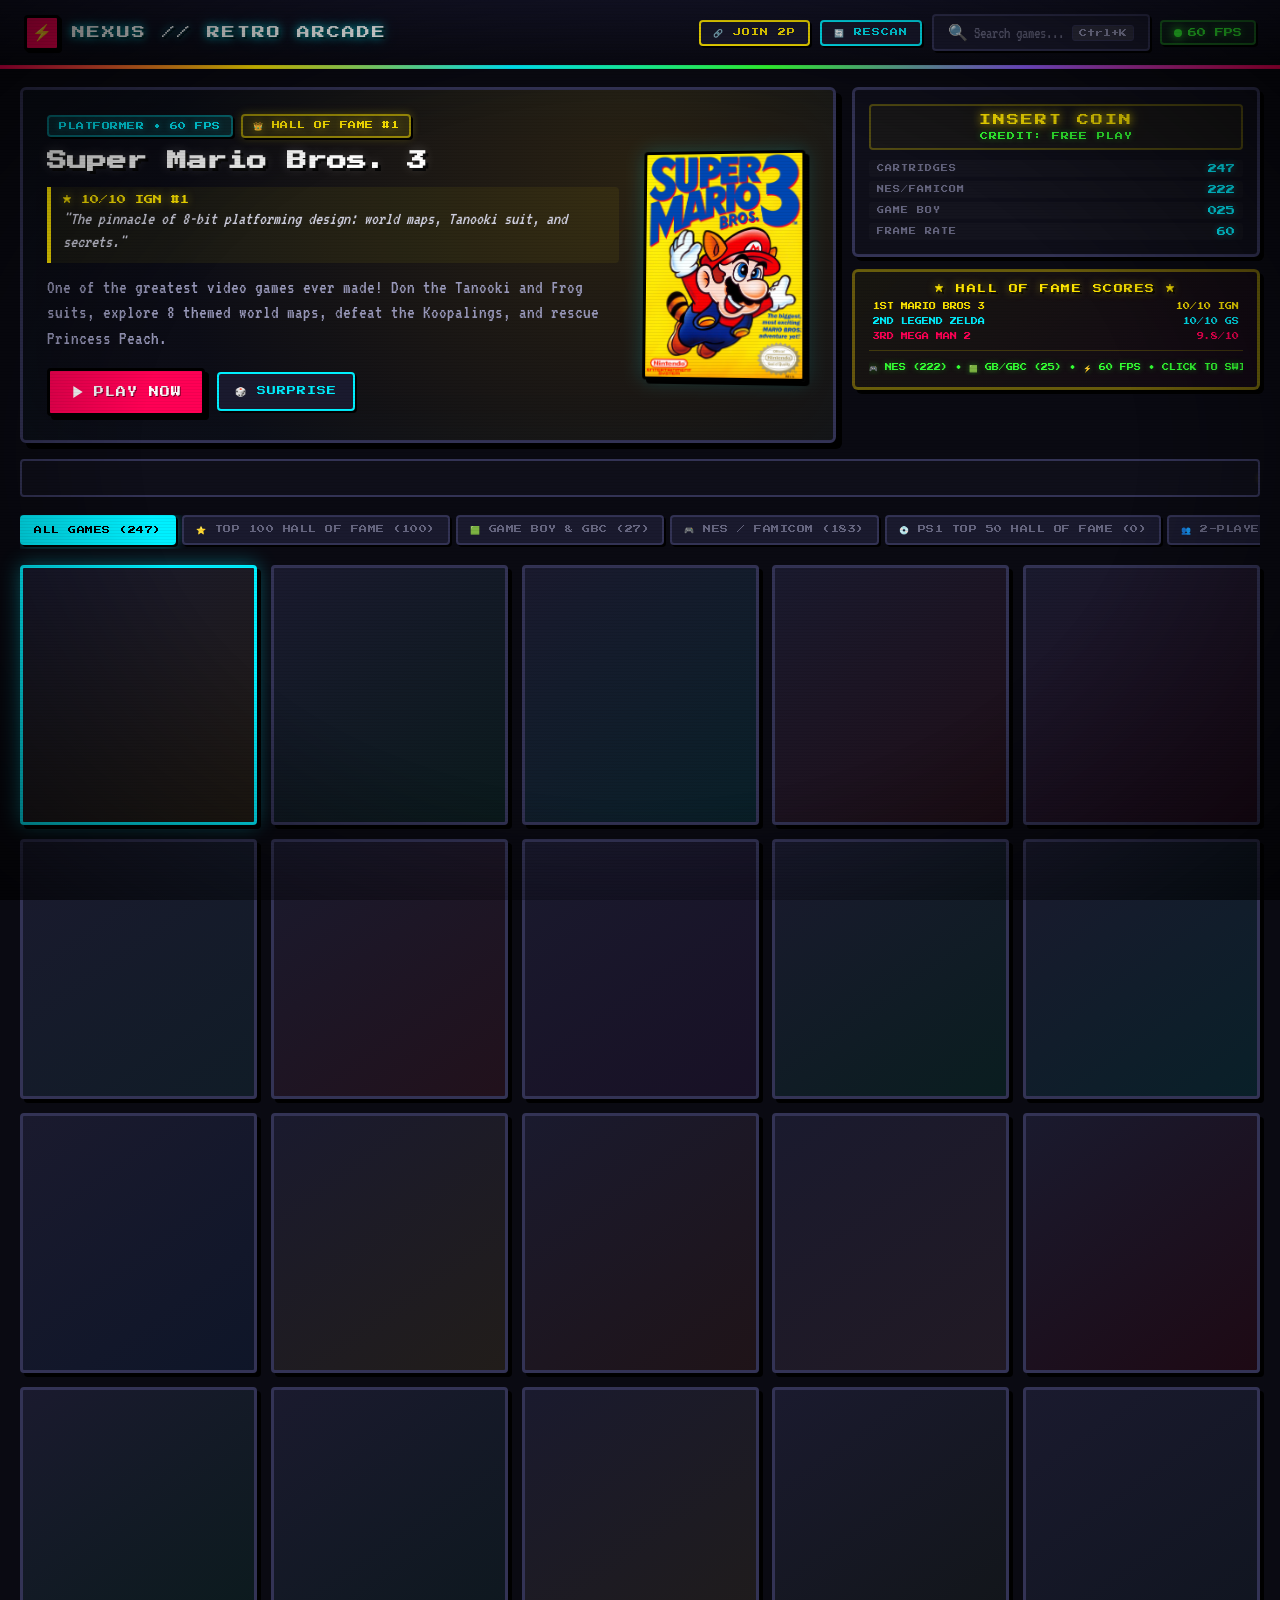
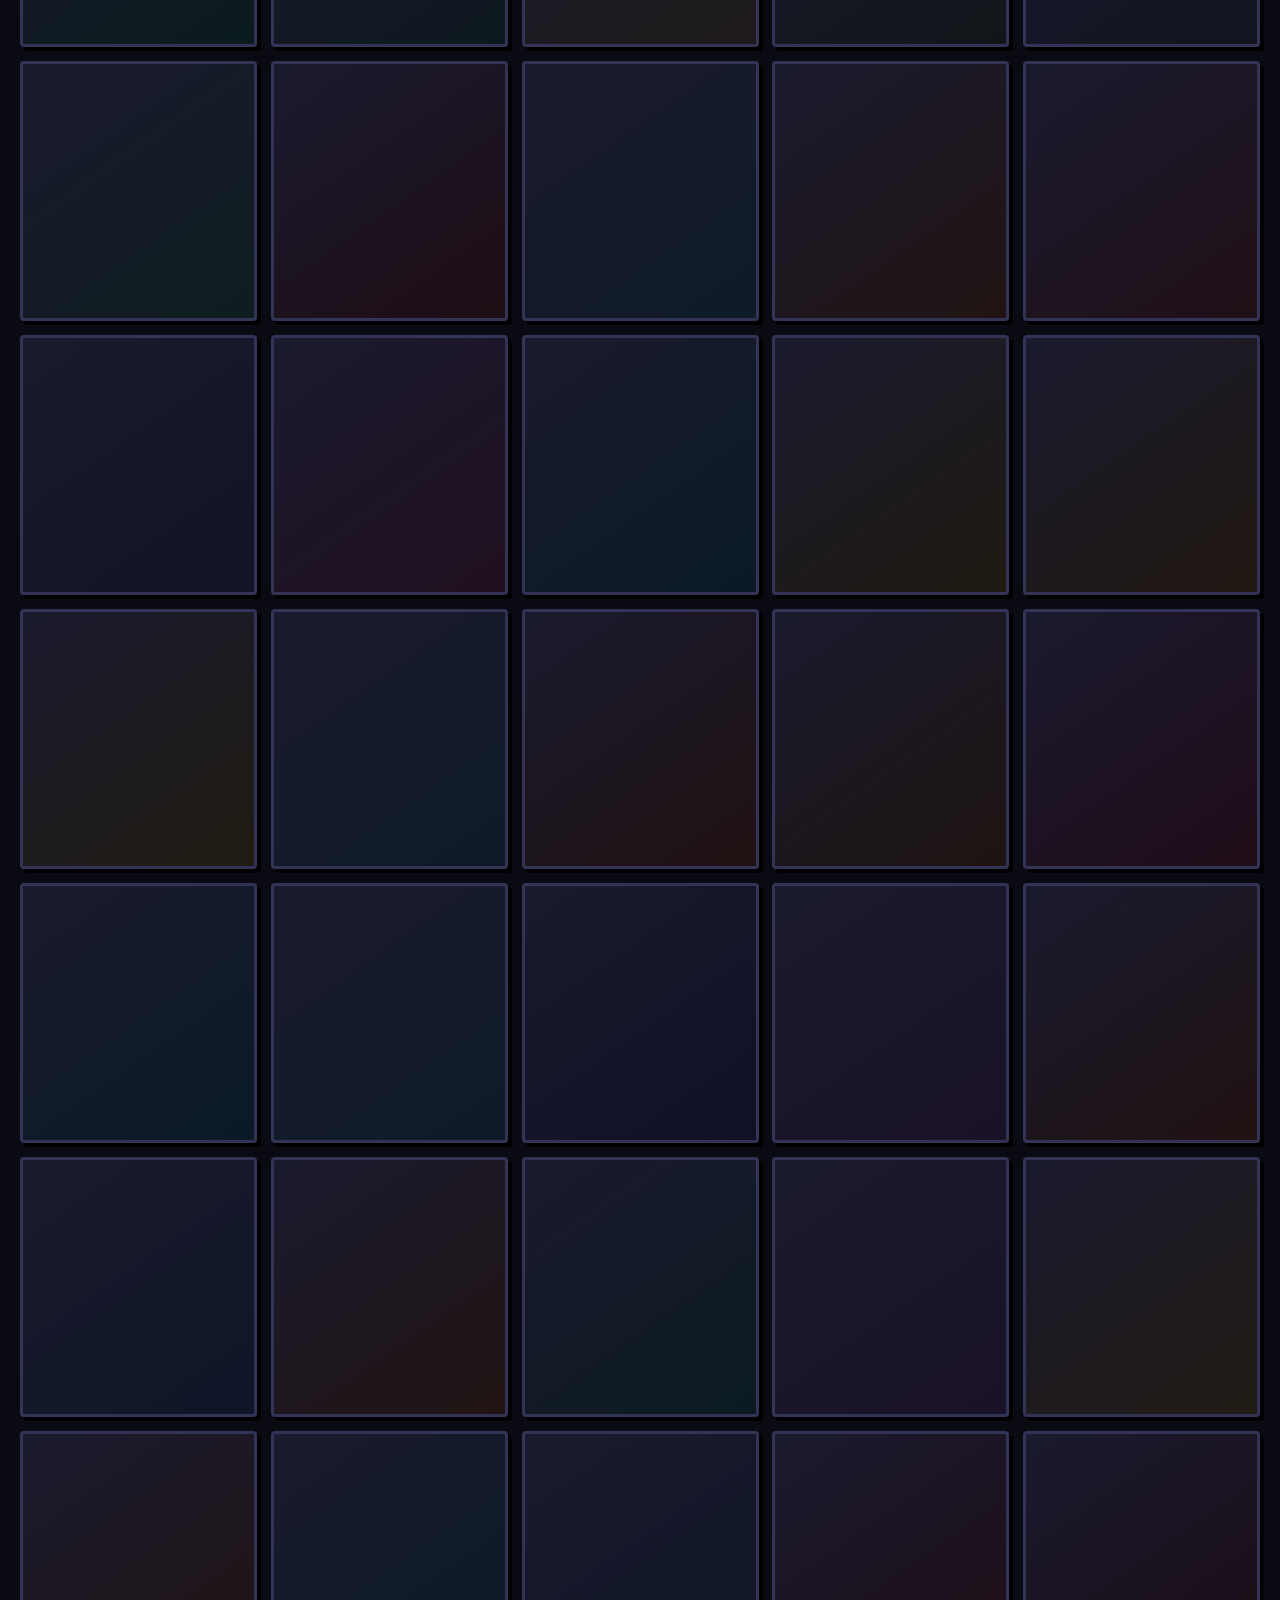
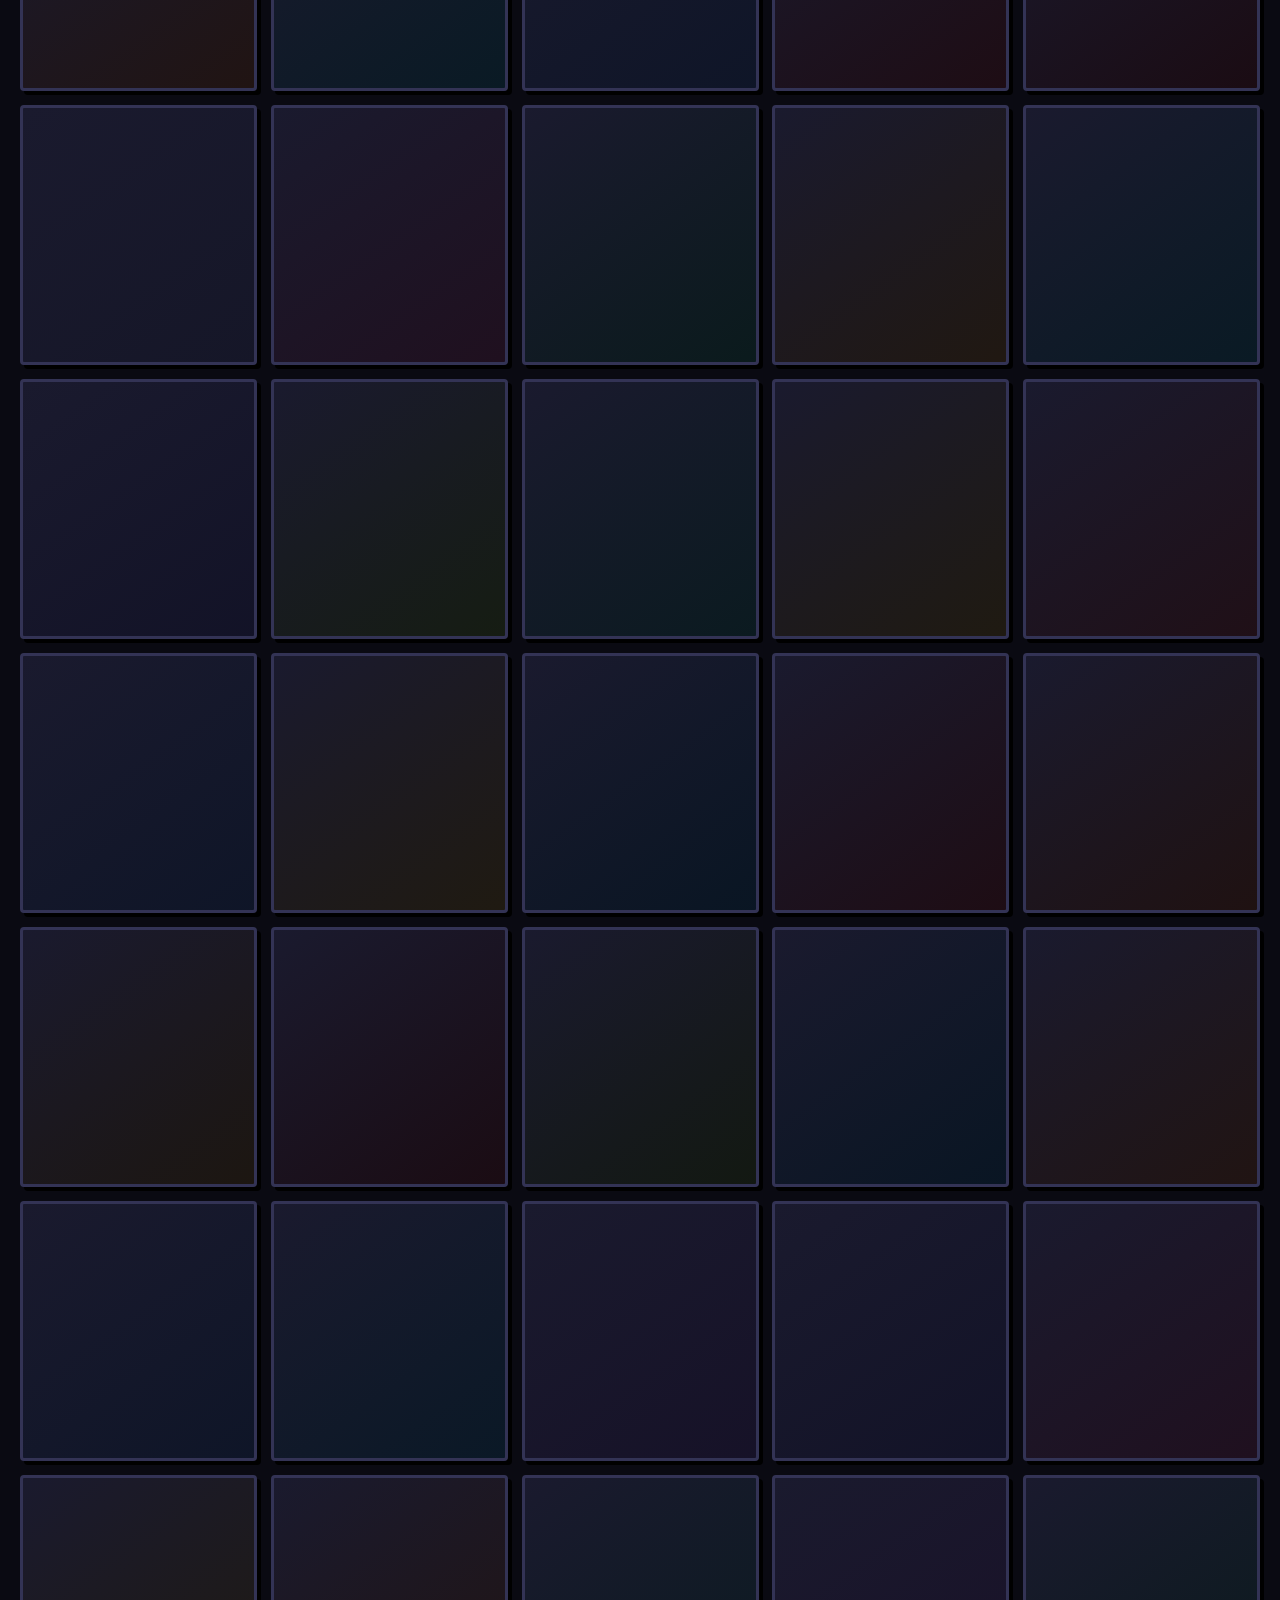
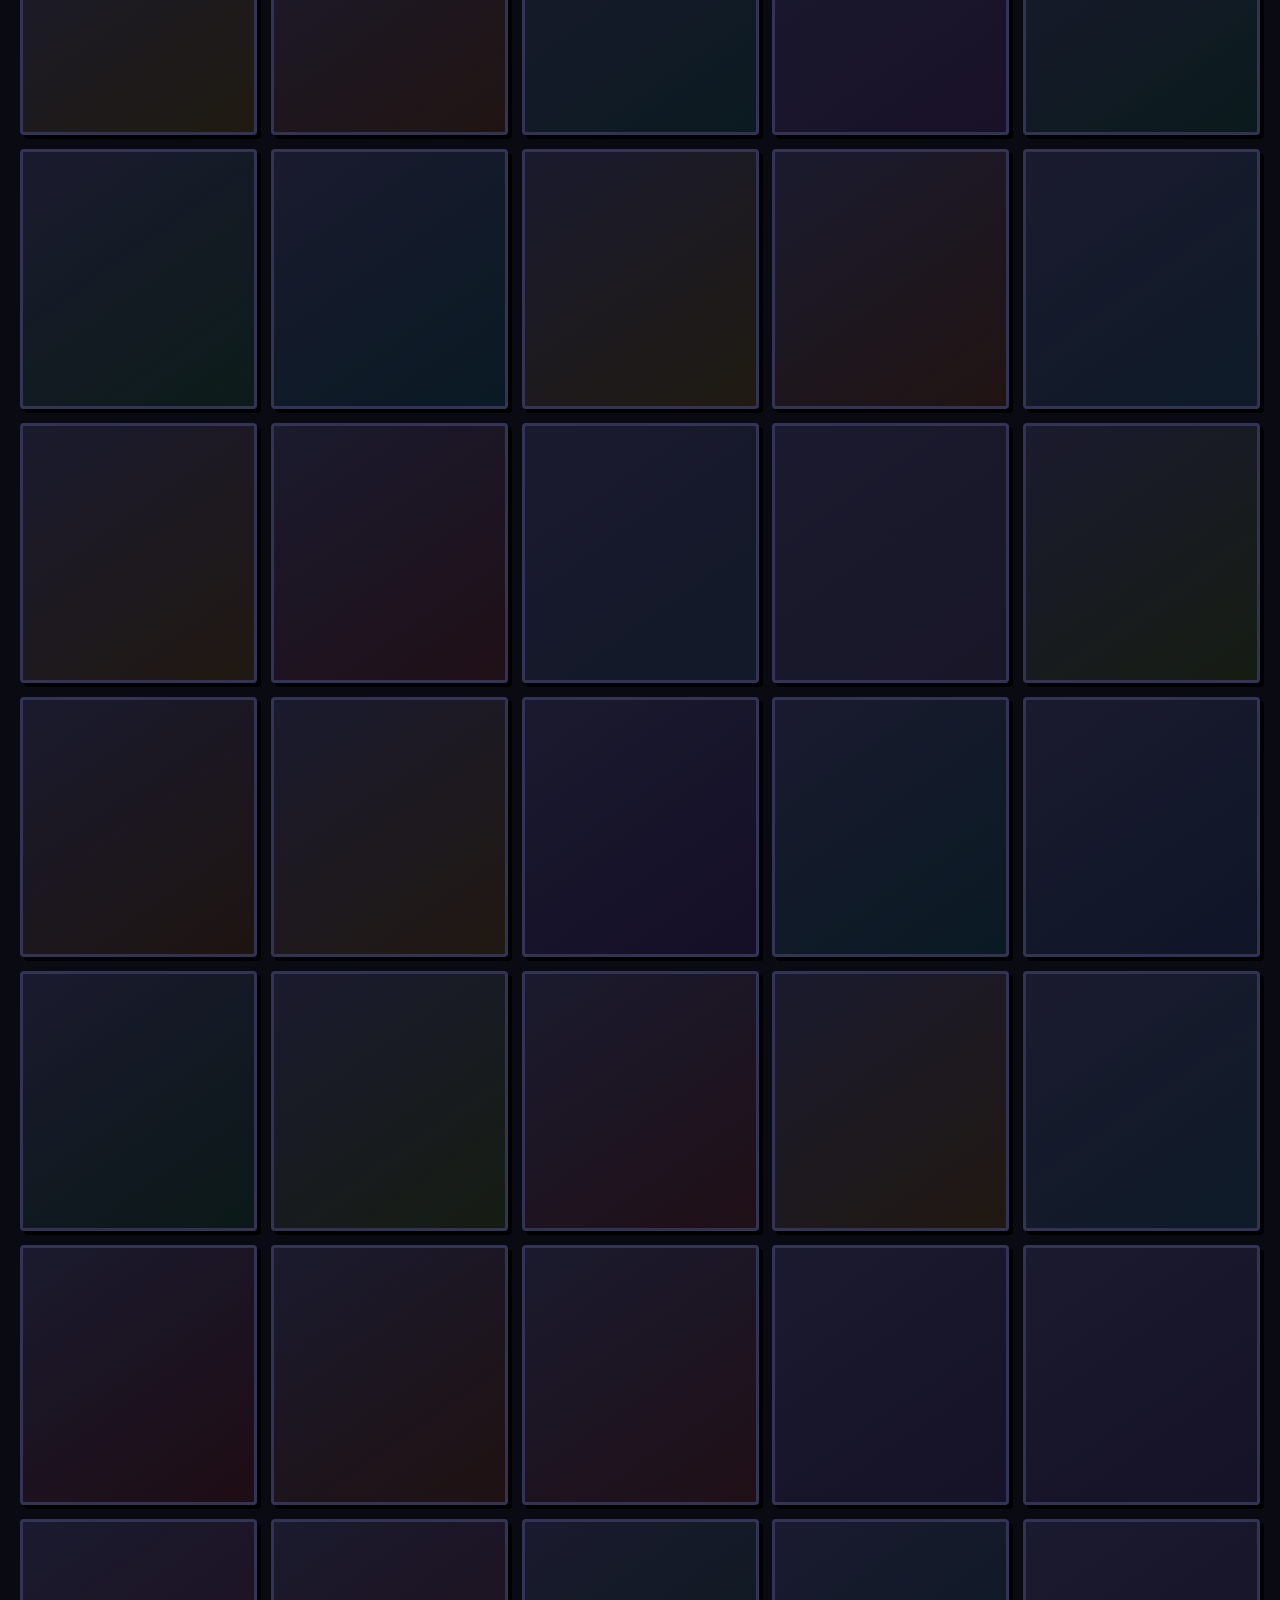
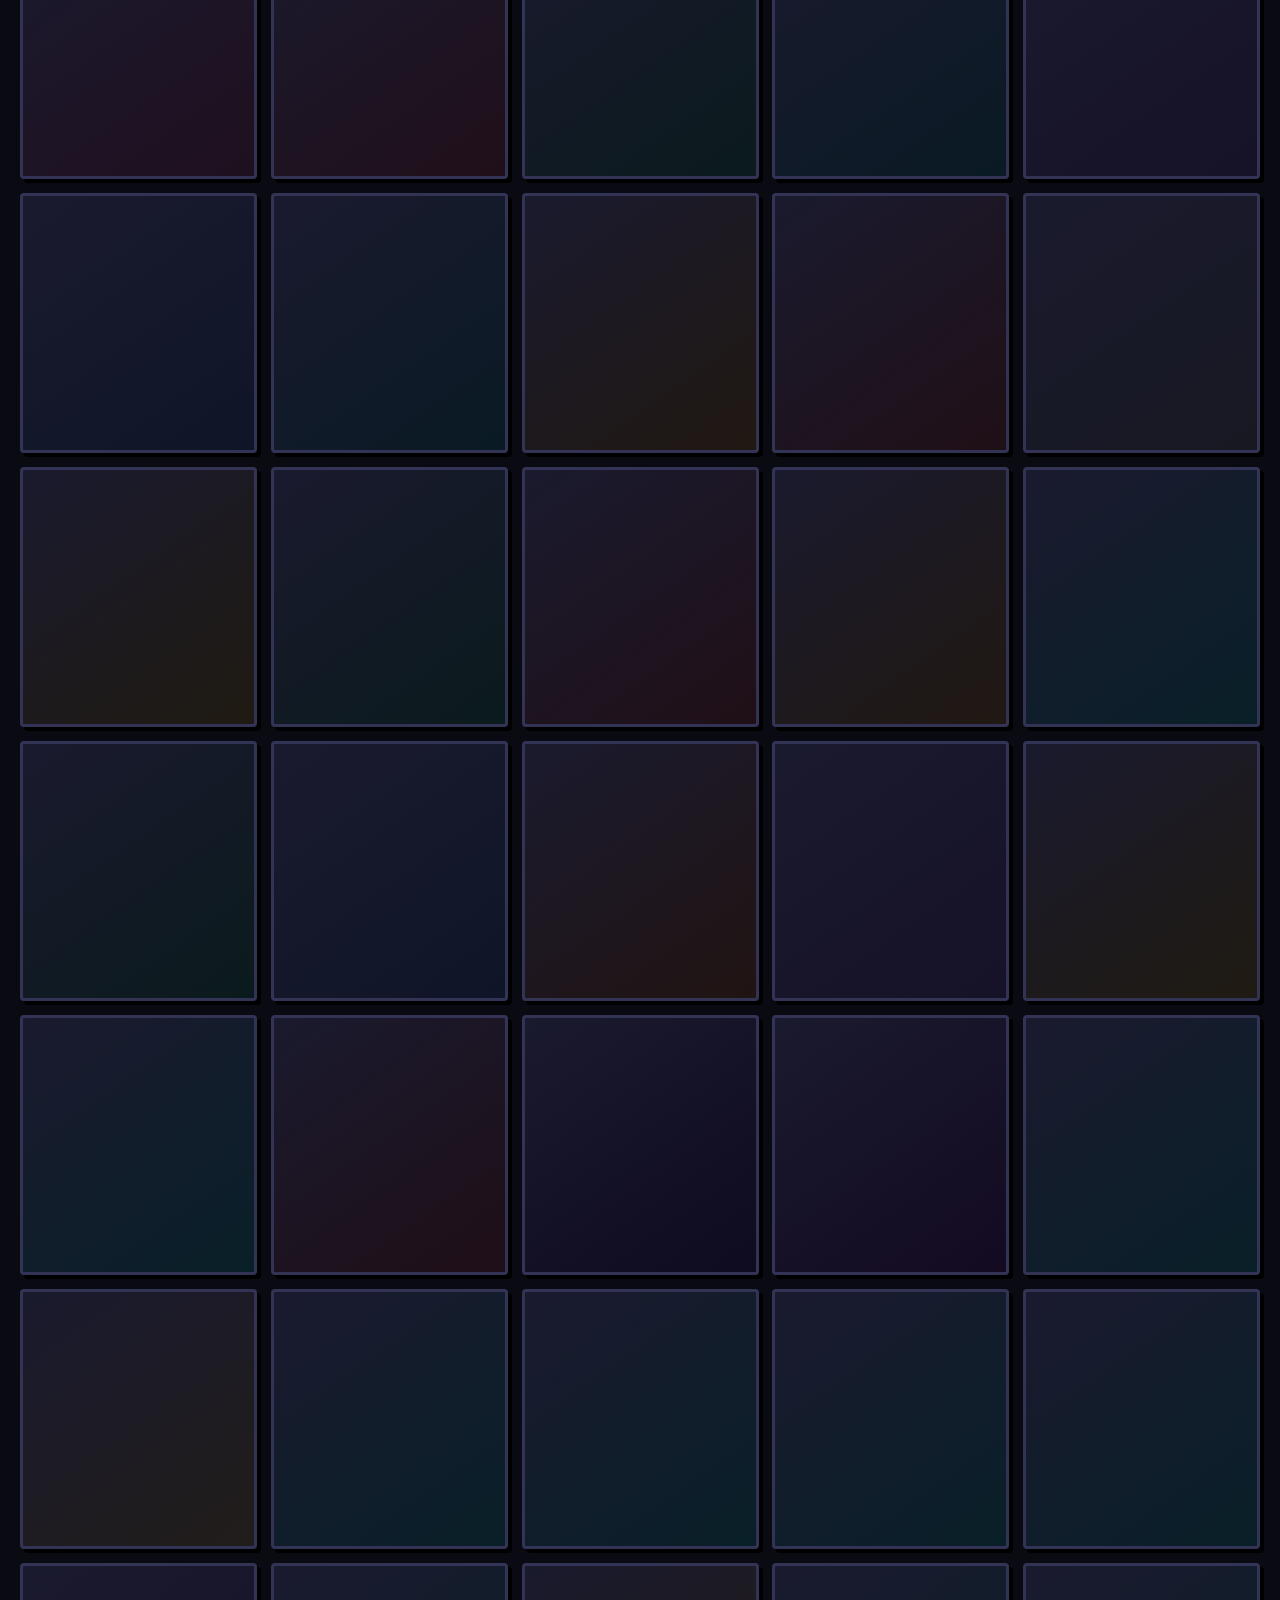
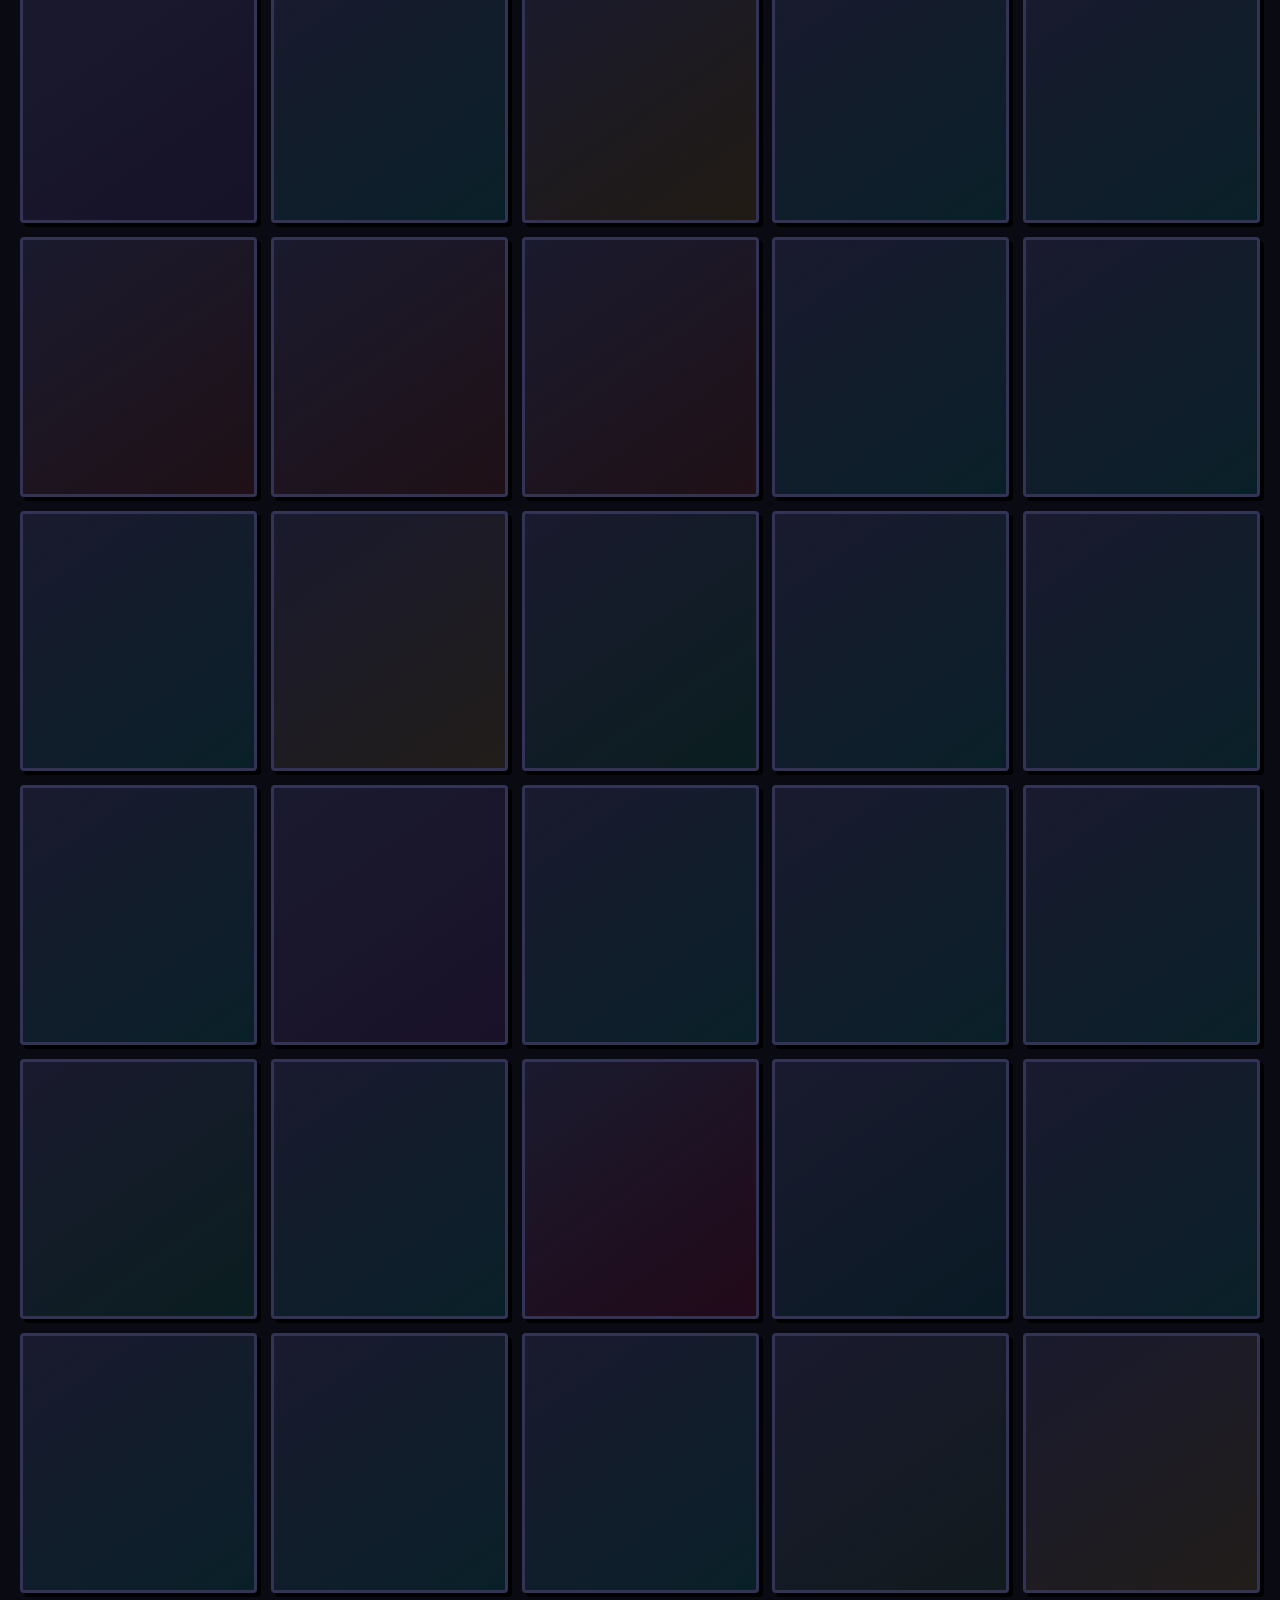
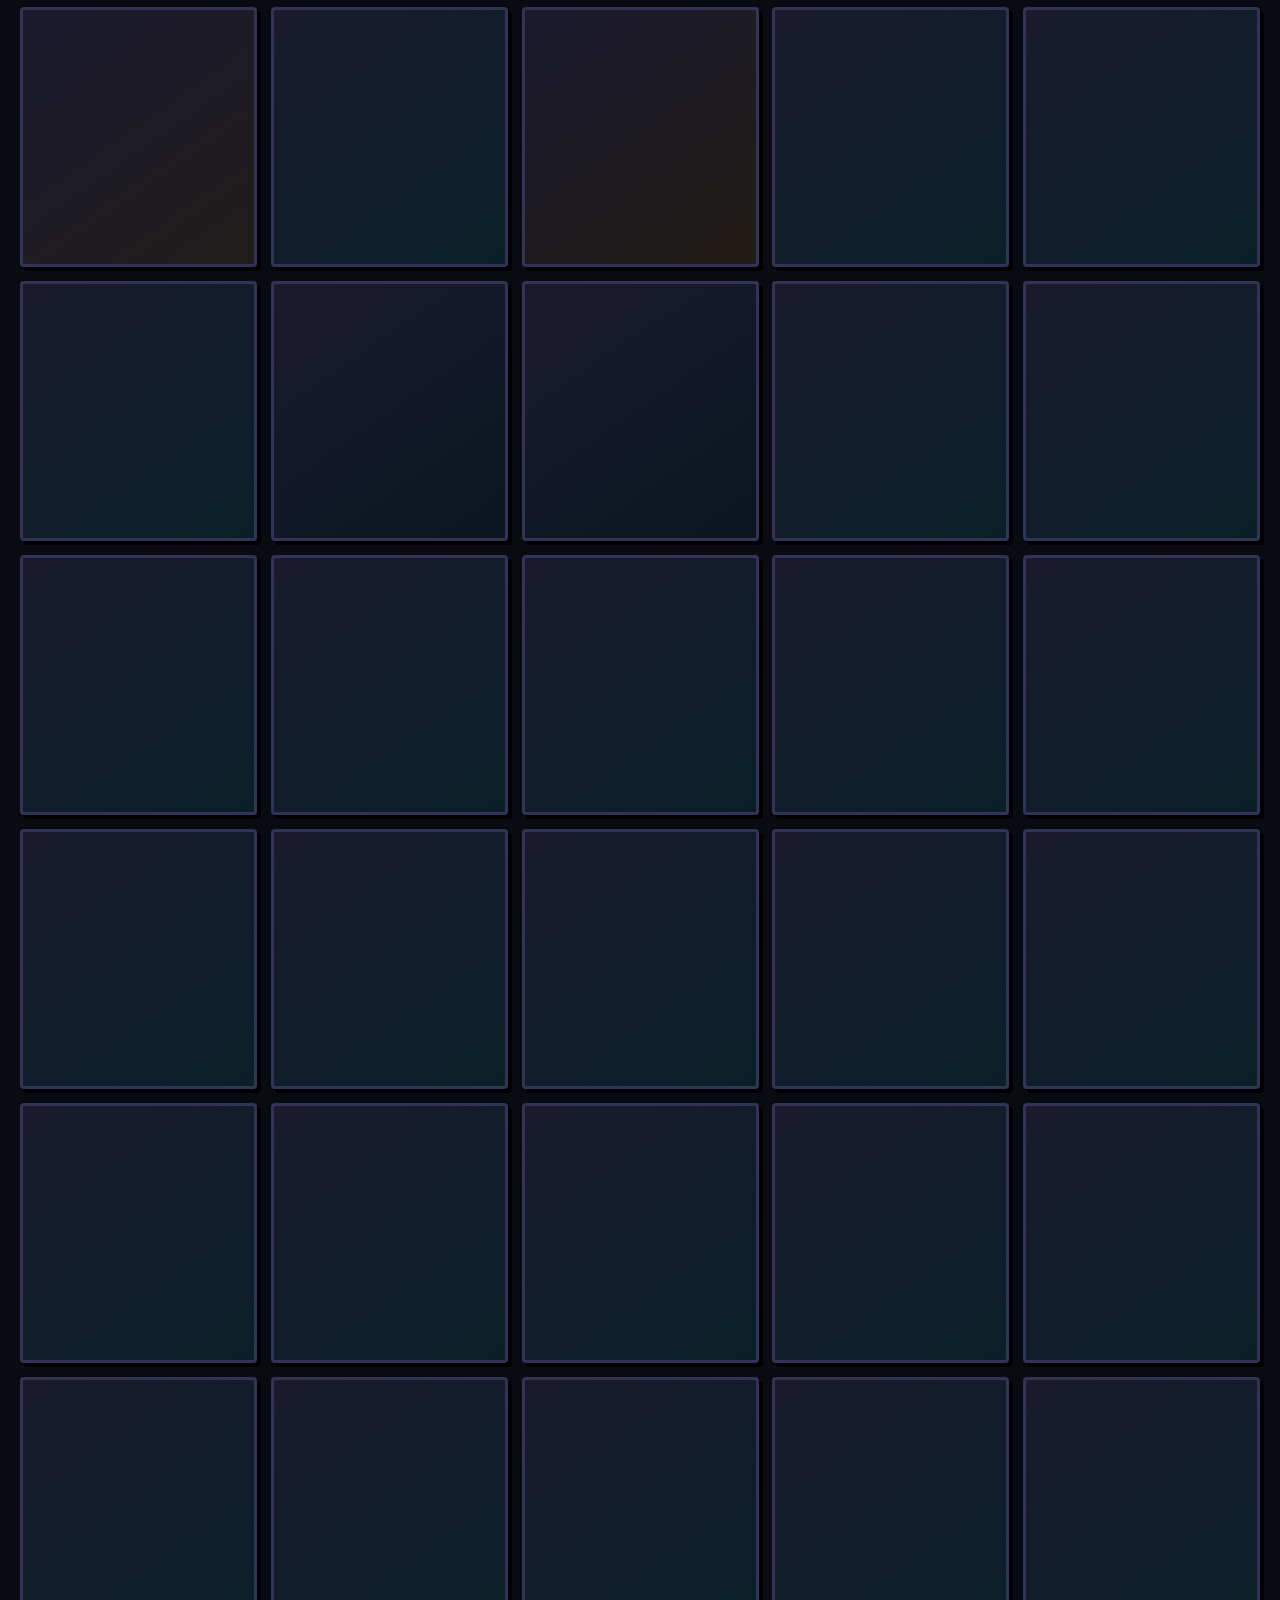
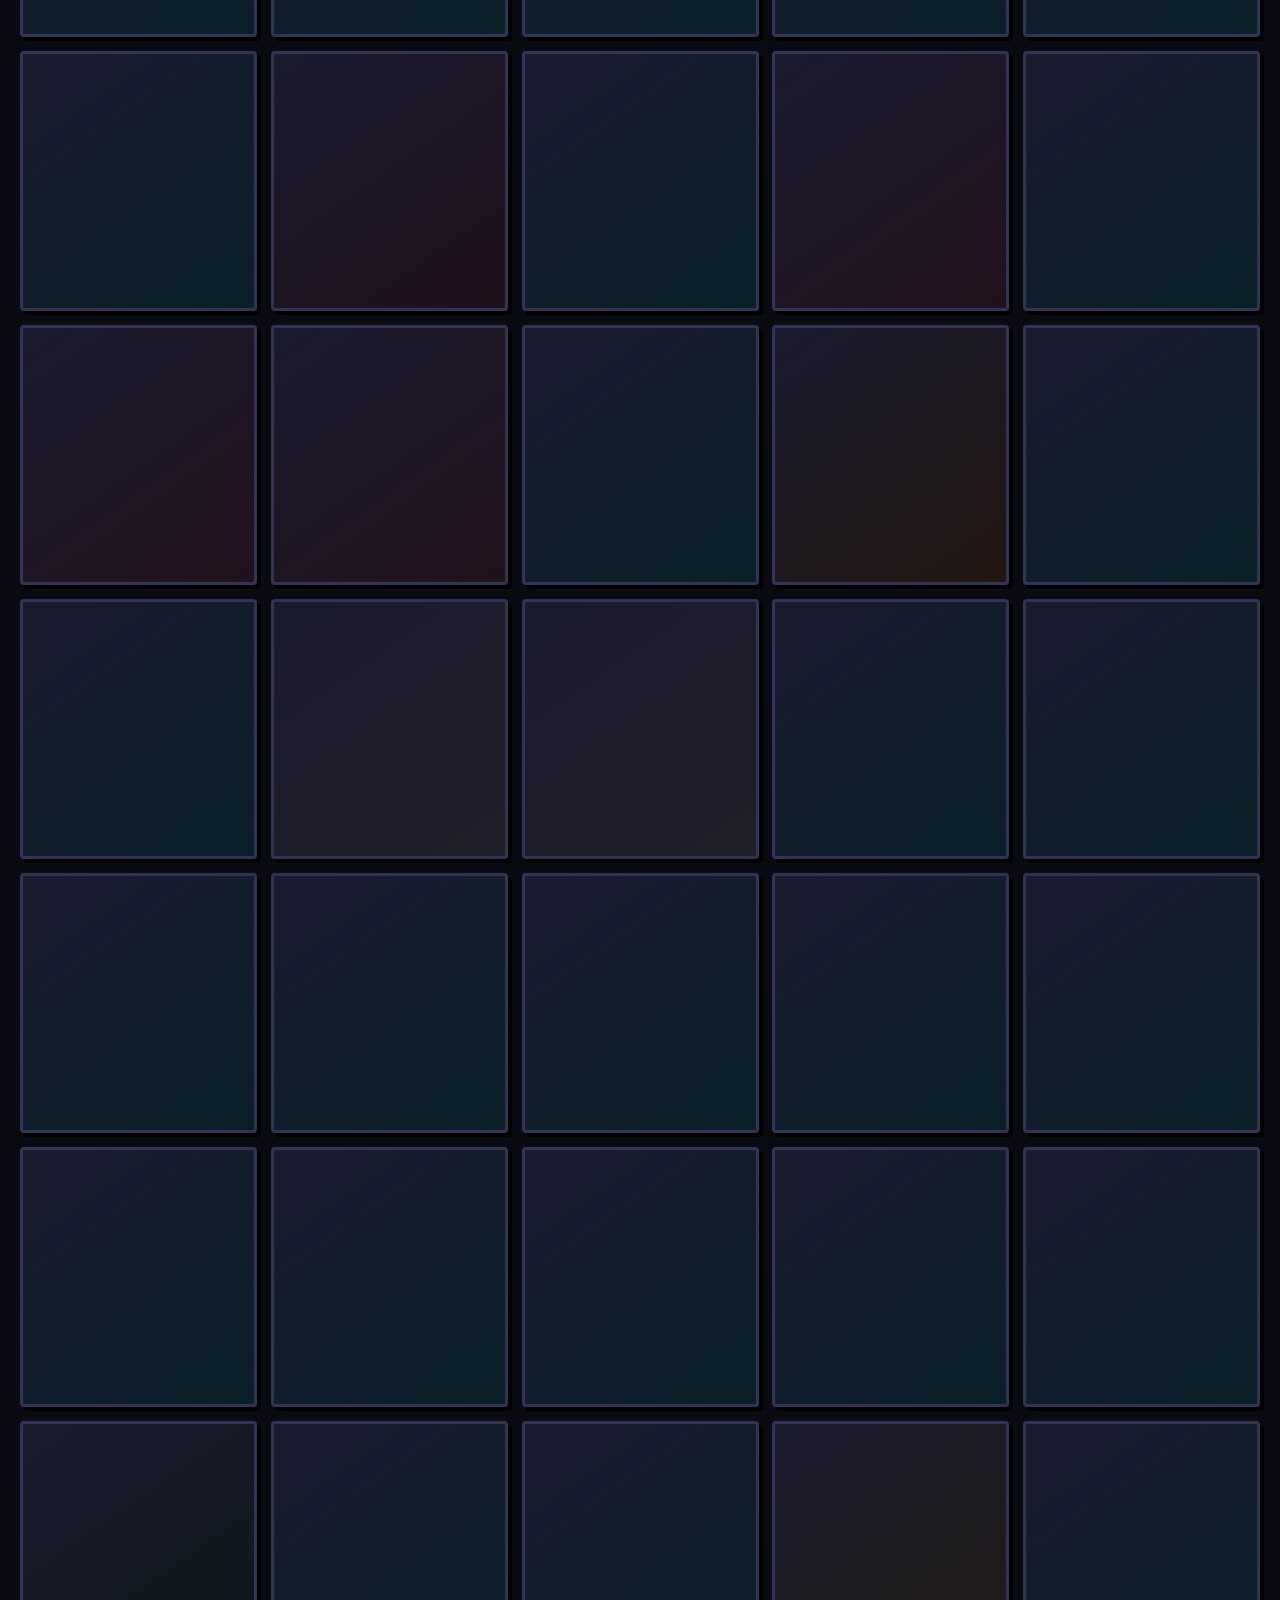
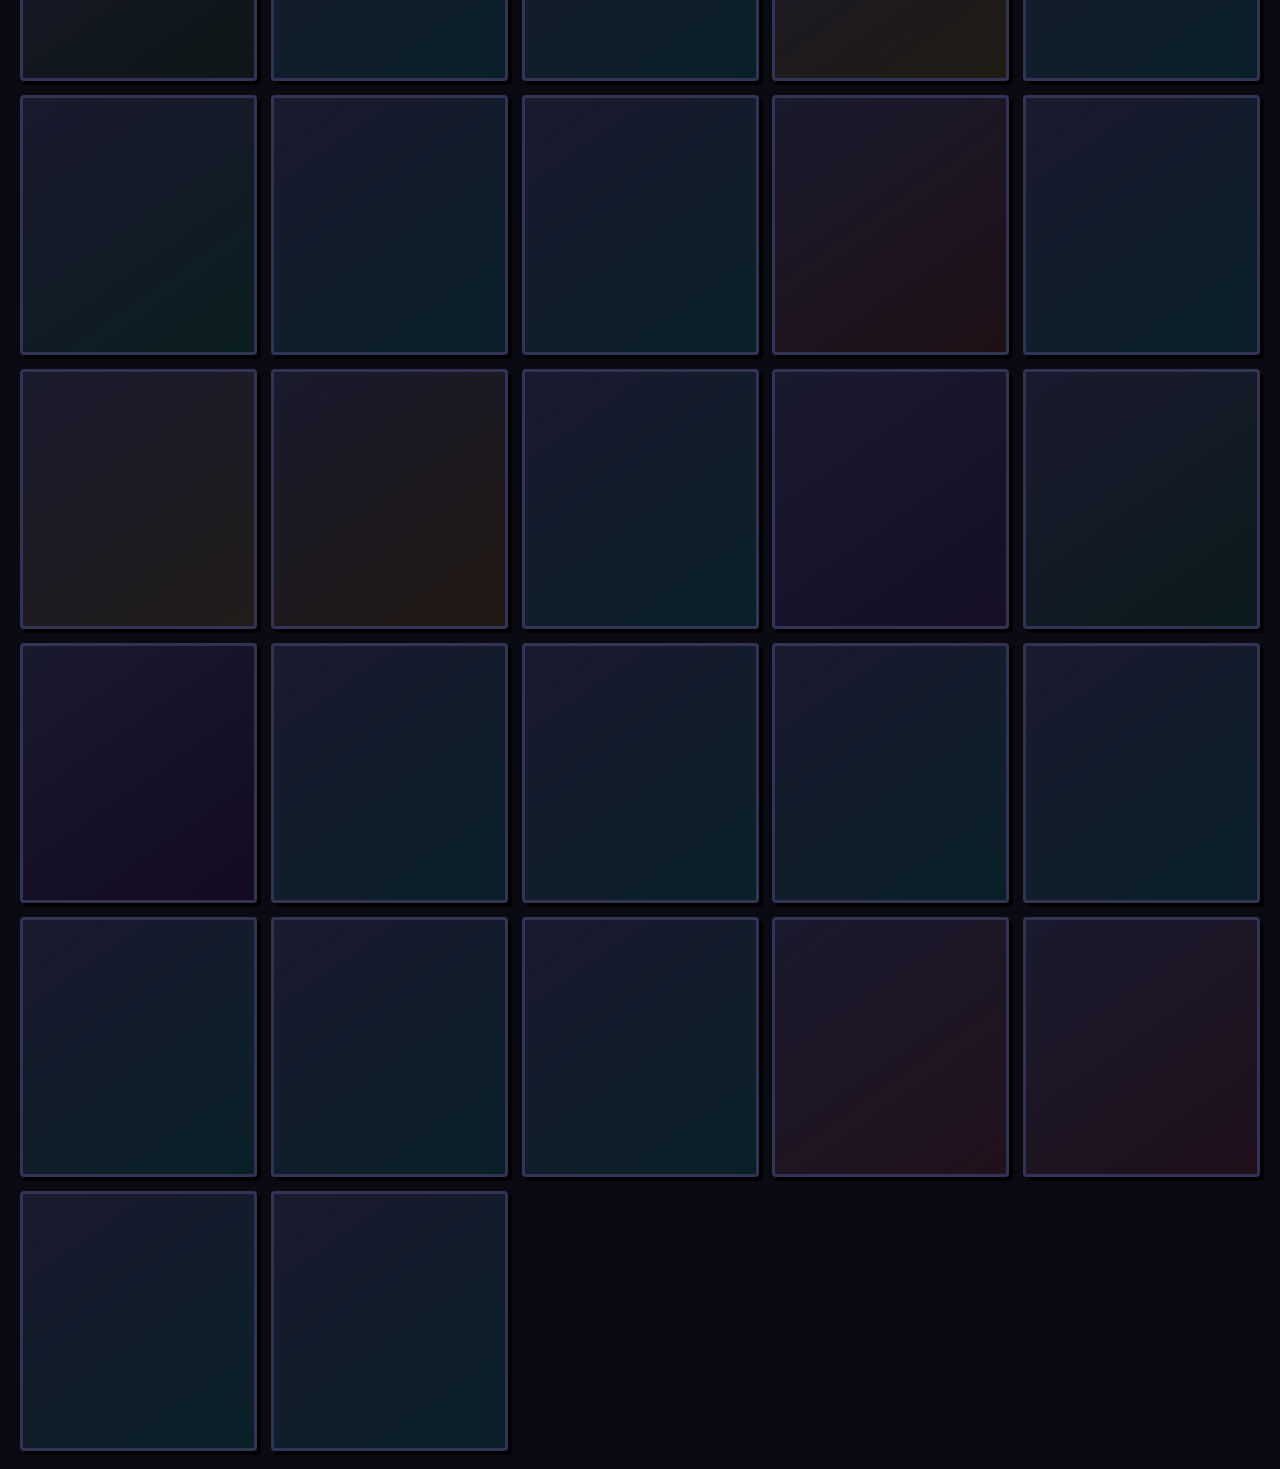
==== commit d89e1725: "feat: PlayStation (PS1) emulation + PS1 Top 50 Hall of Fame - Add PS1 player (ps1.html, js/ps1.js) p" ====
--- a/index.html
+++ b/index.html
@@ -140,6 +140,7 @@
                         <button class="nexus-filter-pill" data-filter="top100">⭐ Top 100 Hall of Fame</button>
                         <button class="nexus-filter-pill" data-filter="gb">🟩 Game Boy & GBC</button>
                         <button class="nexus-filter-pill" data-filter="nes">🎮 NES / Famicom</button>
+                        <button class="nexus-filter-pill" data-filter="ps1">💿 PS1 Top 50 Hall of Fame</button>
                         <button class="nexus-filter-pill" data-filter="multiplayer">👥 2-Player</button>
                         <button class="nexus-filter-pill" data-filter="action">🎖️ Action</button>
                         <button class="nexus-filter-pill" data-filter="platformer">🏰 Platformer</button>
--- a/css/nexus.css
+++ b/css/nexus.css
@@ -795,6 +795,32 @@
     text-shadow: 0 0 4px rgba(51,255,51,0.4);
 }
 
+.badge-console-ps1 {
+    font-family: var(--font-pixel);
+    font-size: 7px;
+    background: linear-gradient(135deg, rgba(56,189,248,0.15), rgba(167,139,250,0.15));
+    border: 2px solid rgba(56, 189, 248, 0.5);
+    color: #7dd3fc;
+    padding: 3px 7px;
+    border-radius: var(--radius-sm);
+    text-transform: uppercase;
+    text-shadow: 0 0 4px rgba(56,189,248,0.4);
+}
+
+.badge-insert-disc {
+    font-family: var(--font-pixel);
+    font-size: 7px;
+    border: 2px dashed rgba(255, 209, 102, 0.6);
+    color: #ffd166;
+    padding: 3px 7px;
+    border-radius: var(--radius-sm);
+    text-transform: uppercase;
+}
+
+.nexus-game-card.card-no-disc .card-cover-container {
+    filter: grayscale(0.85) brightness(0.6);
+}
+
 .badge-console-gbc {
     font-family: var(--font-pixel);
     font-size: 7px;
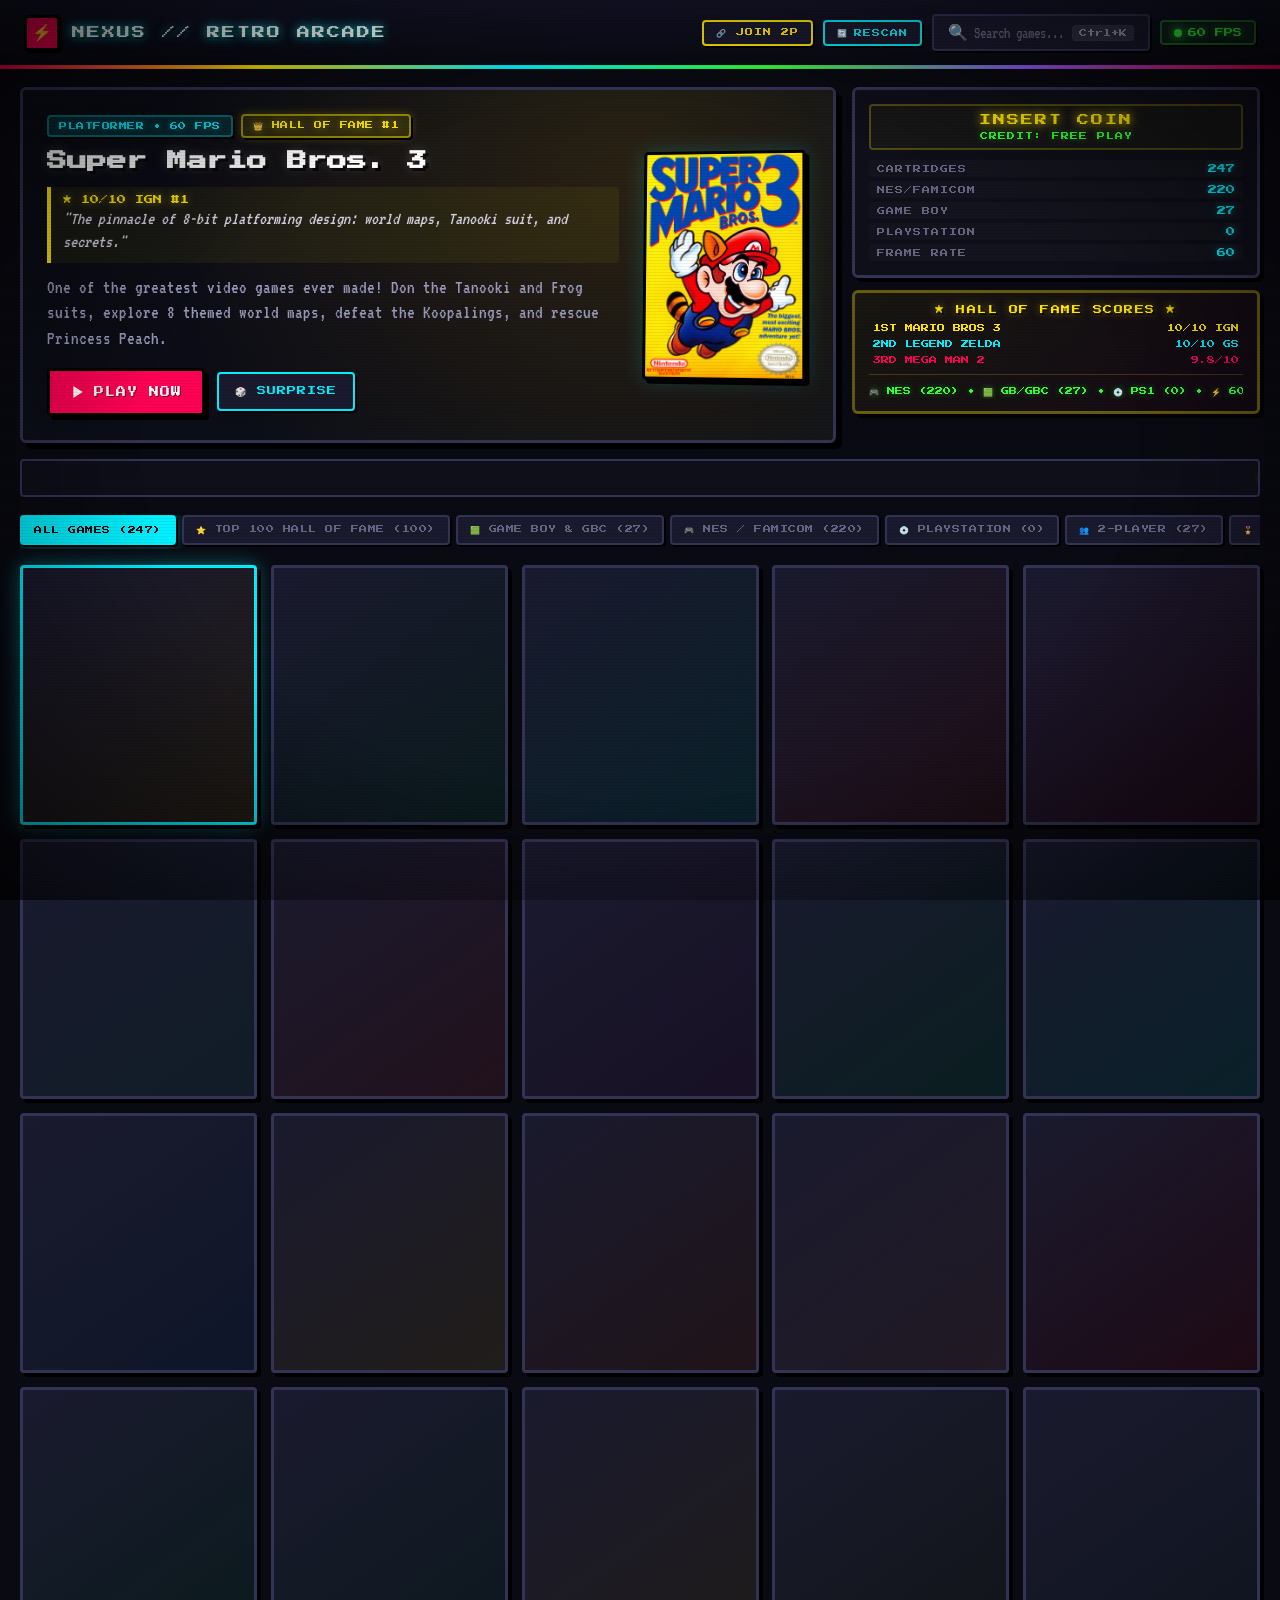
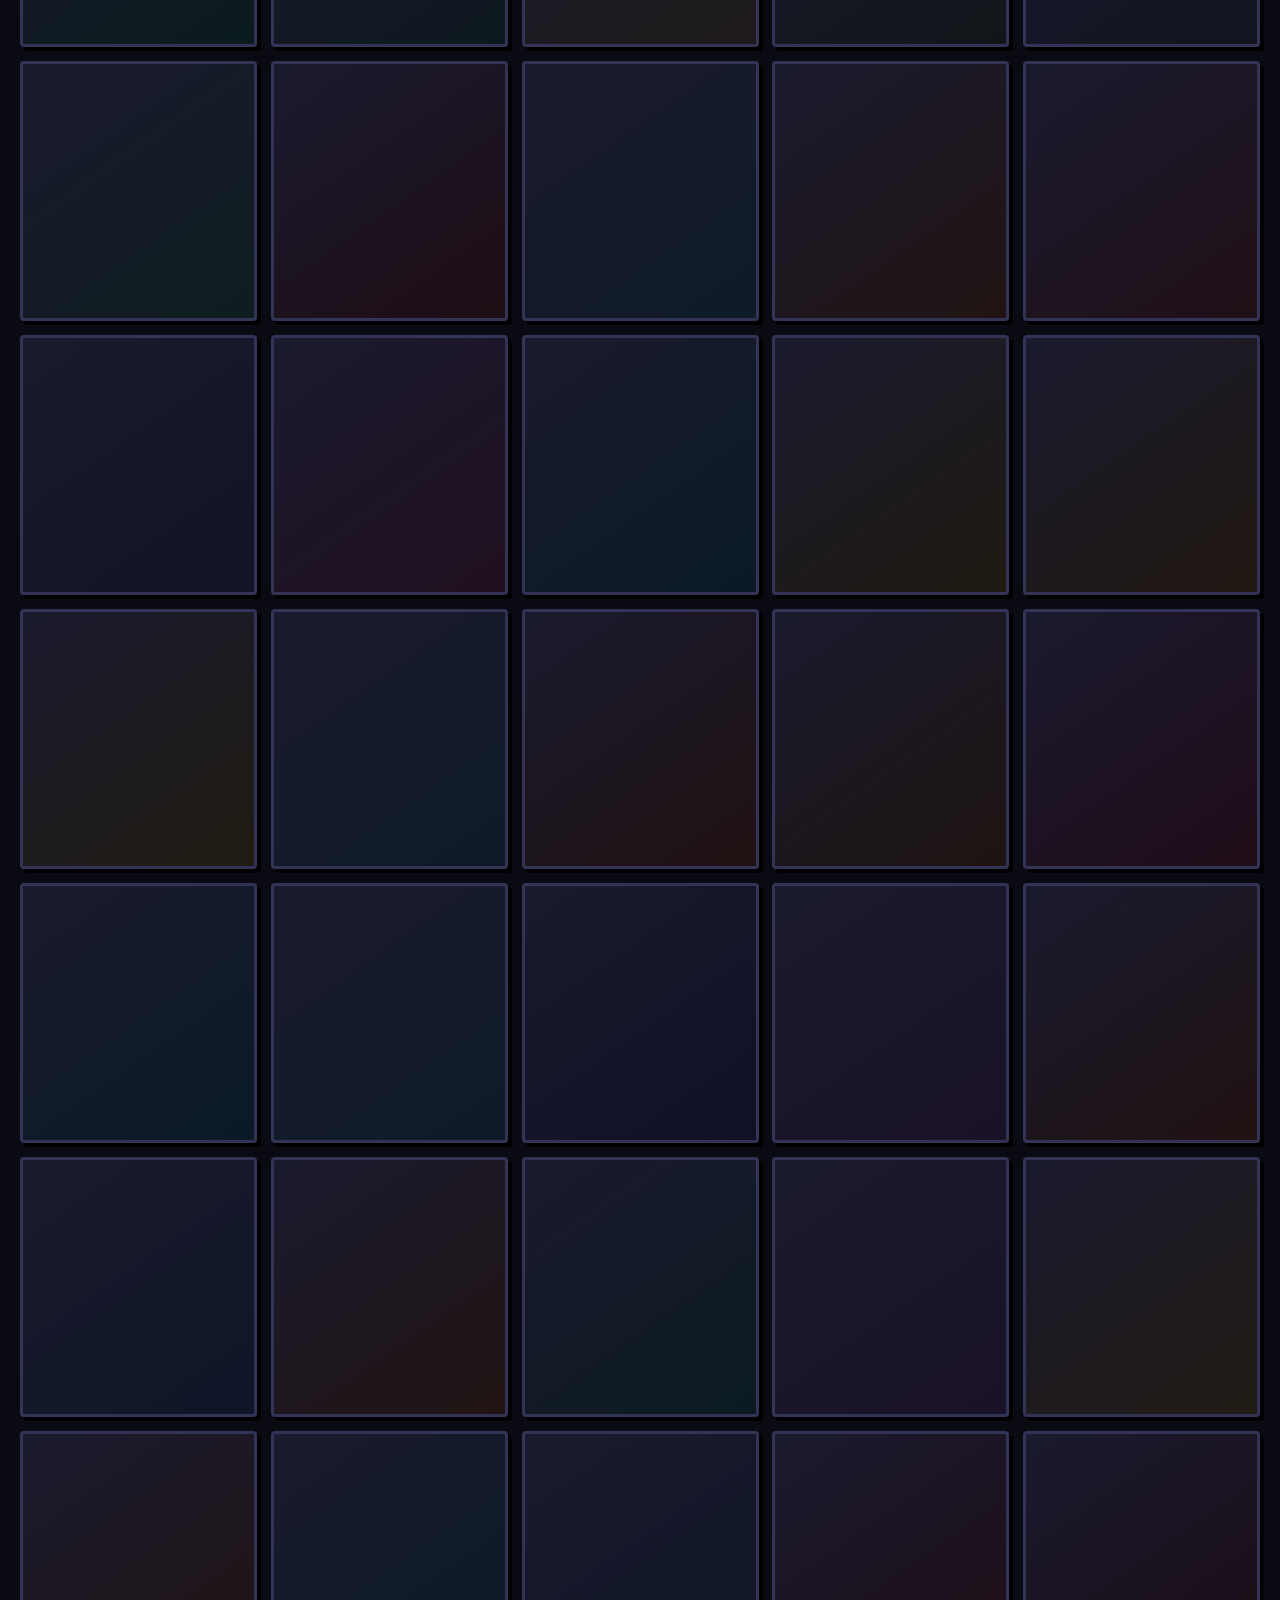
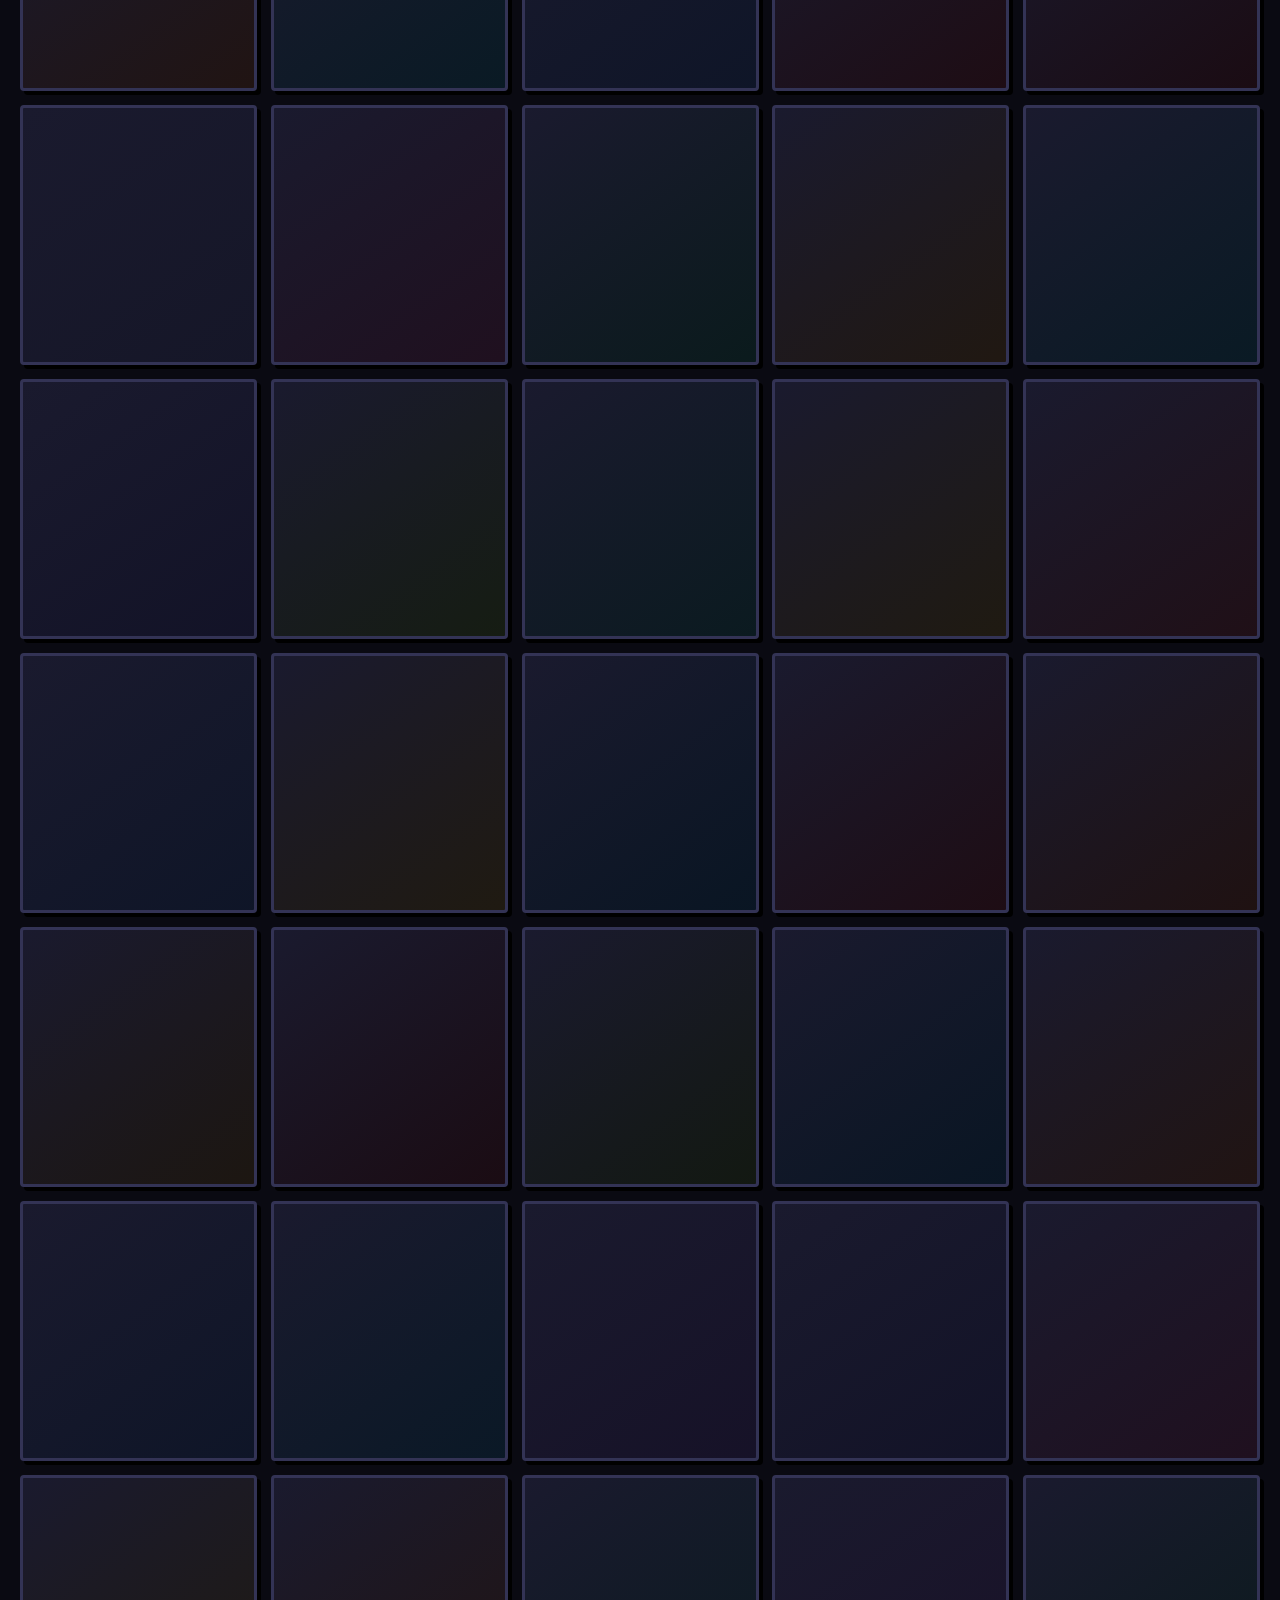
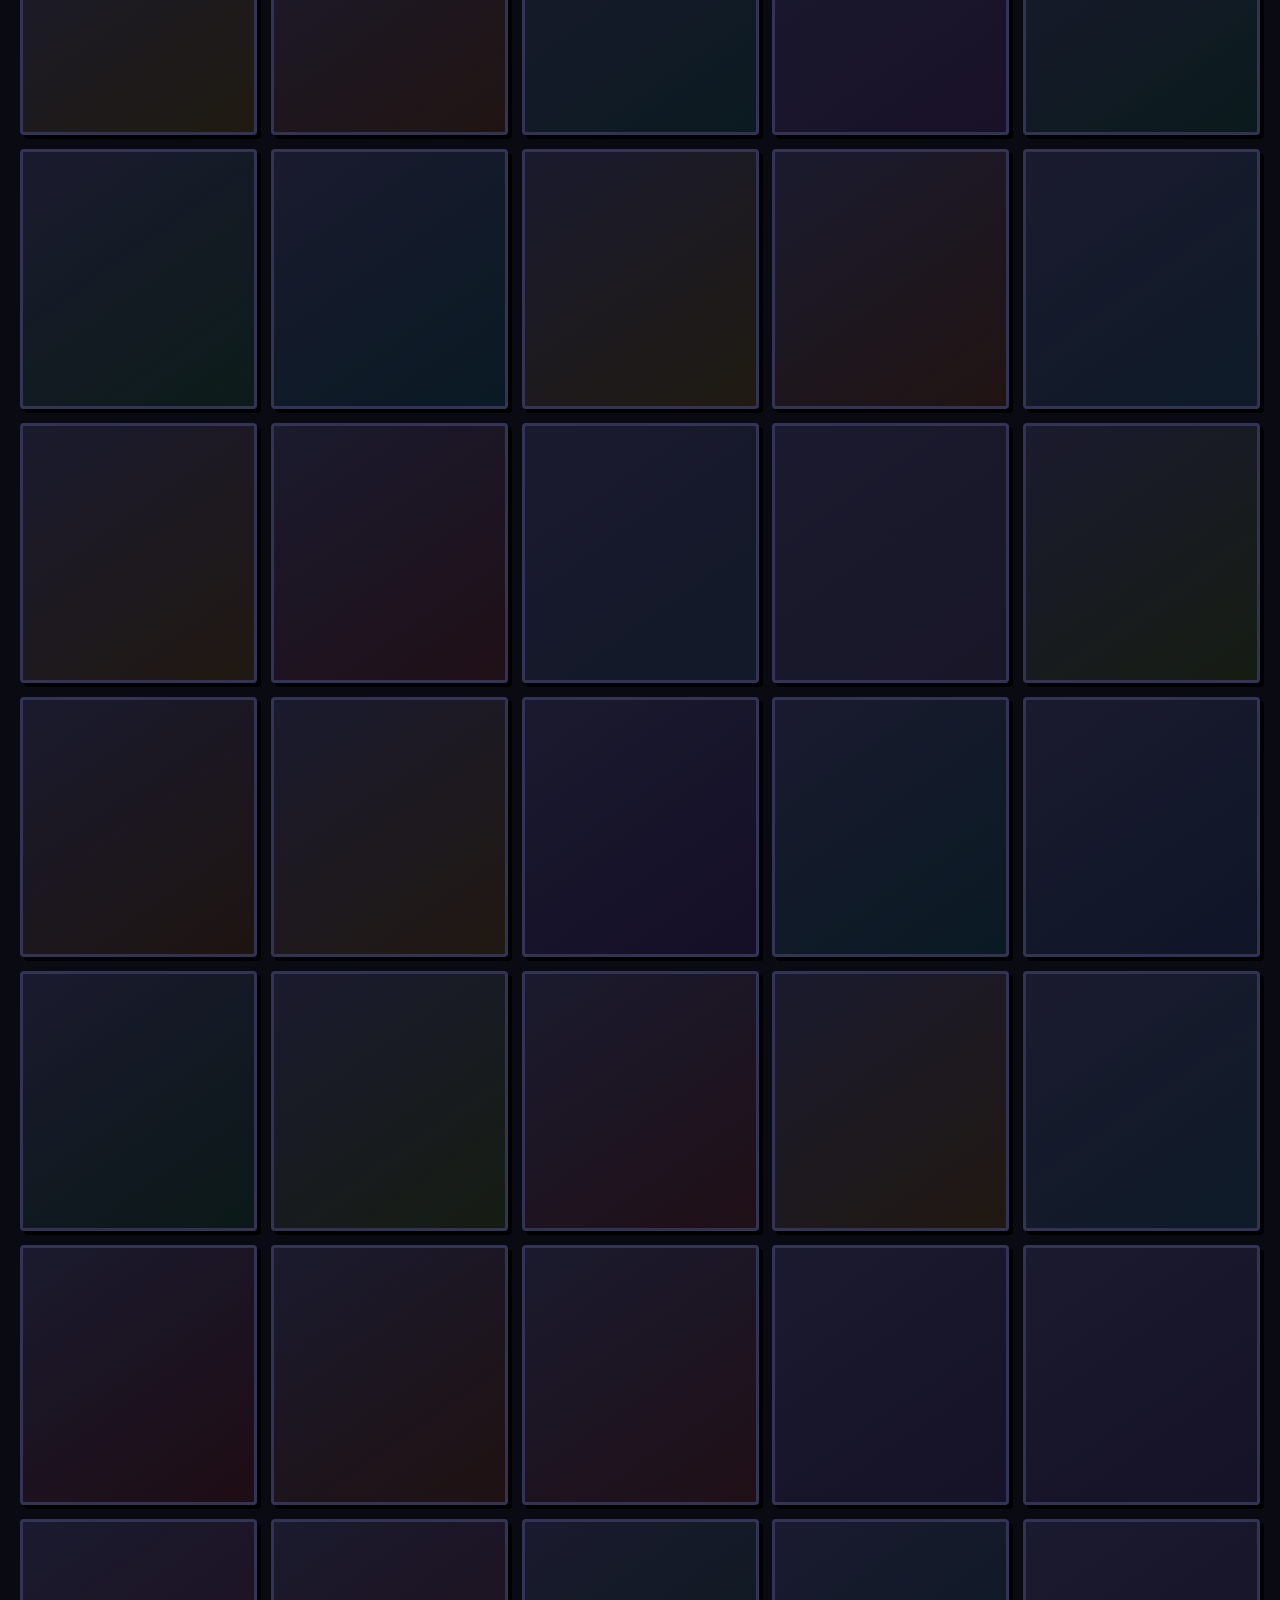
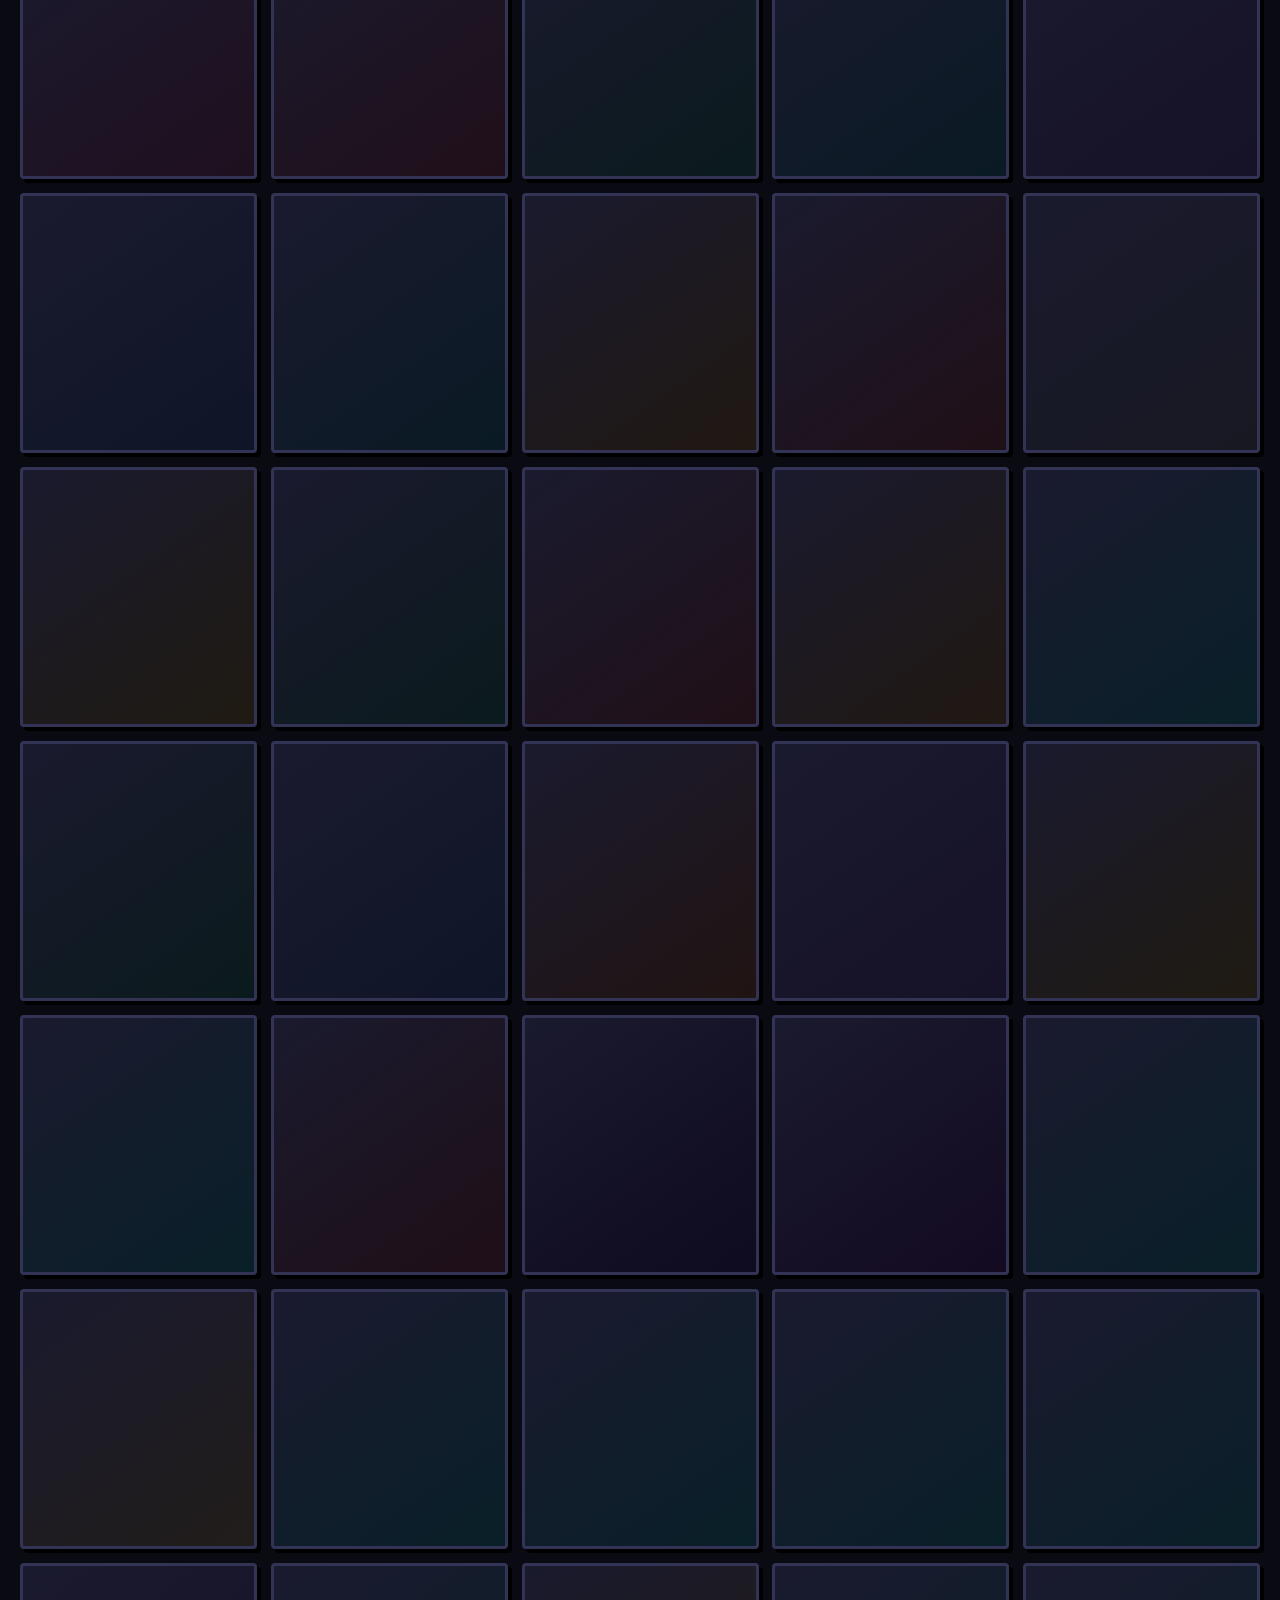
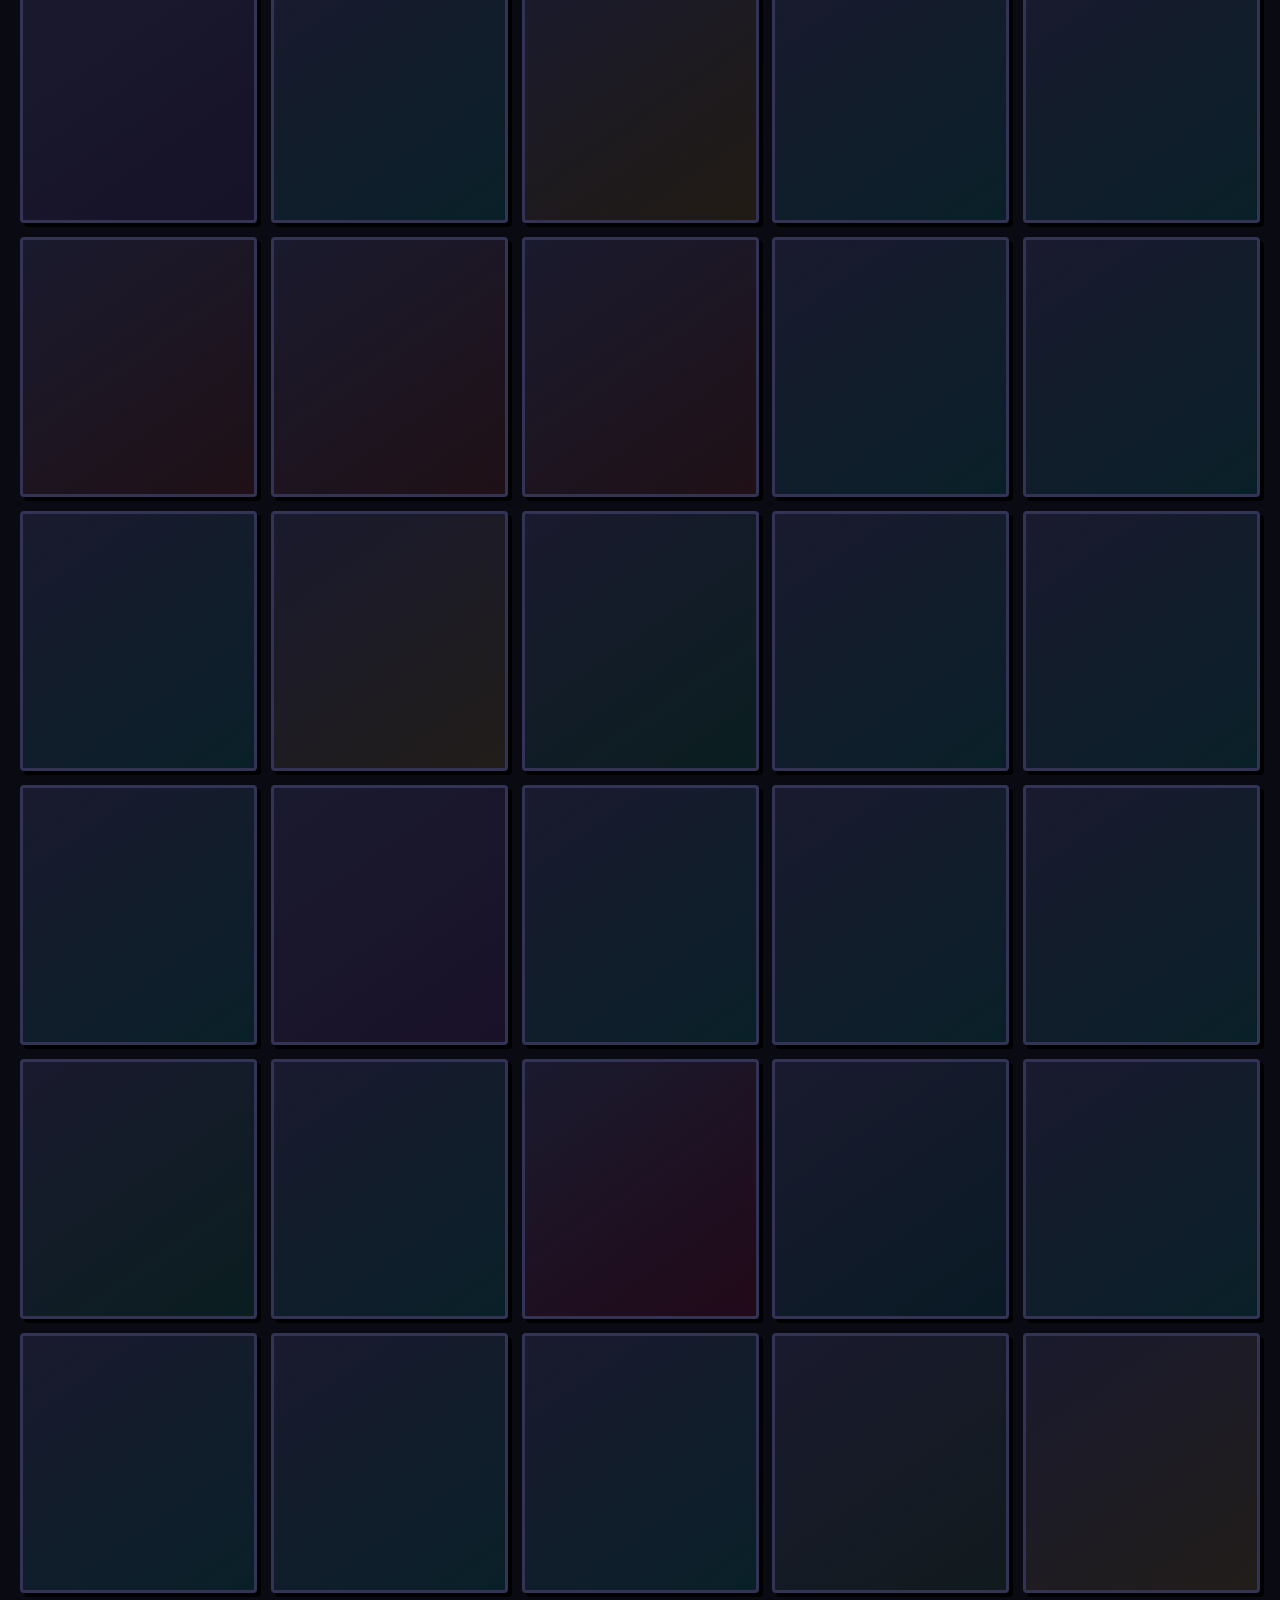
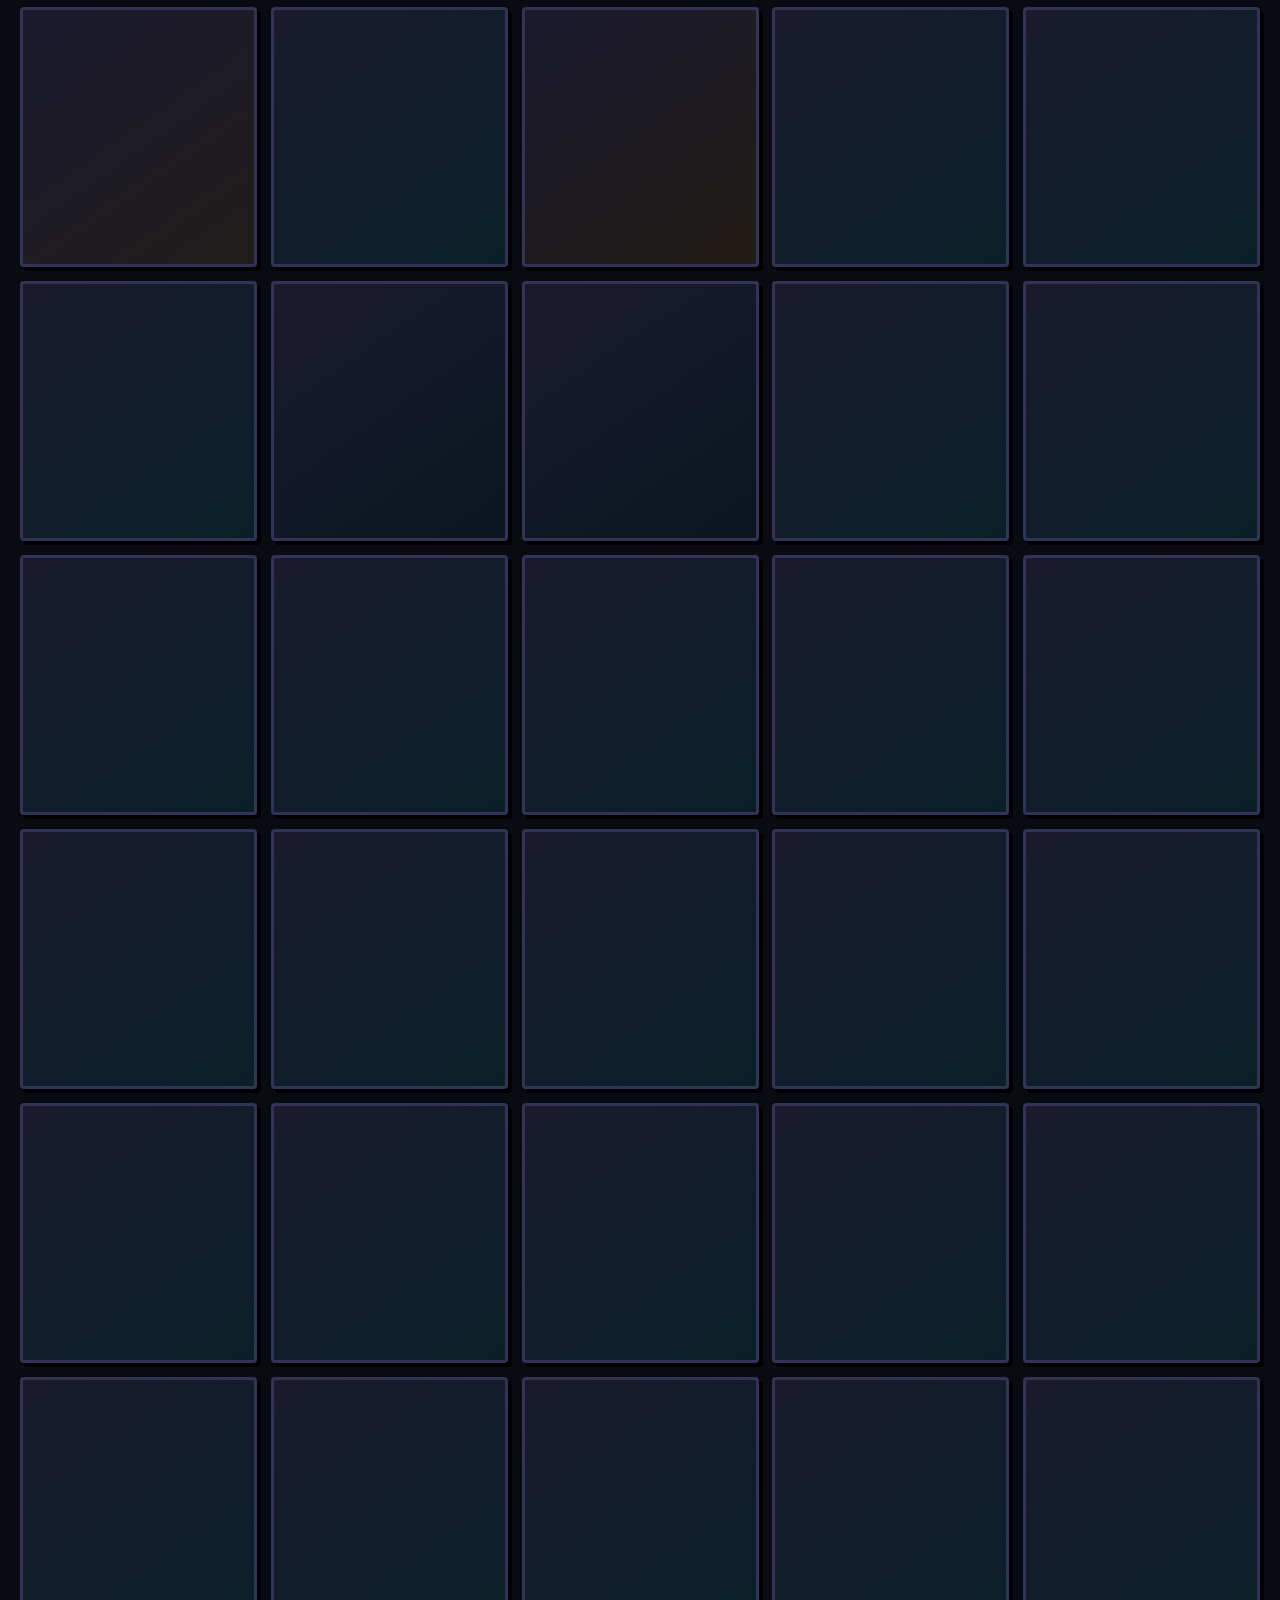
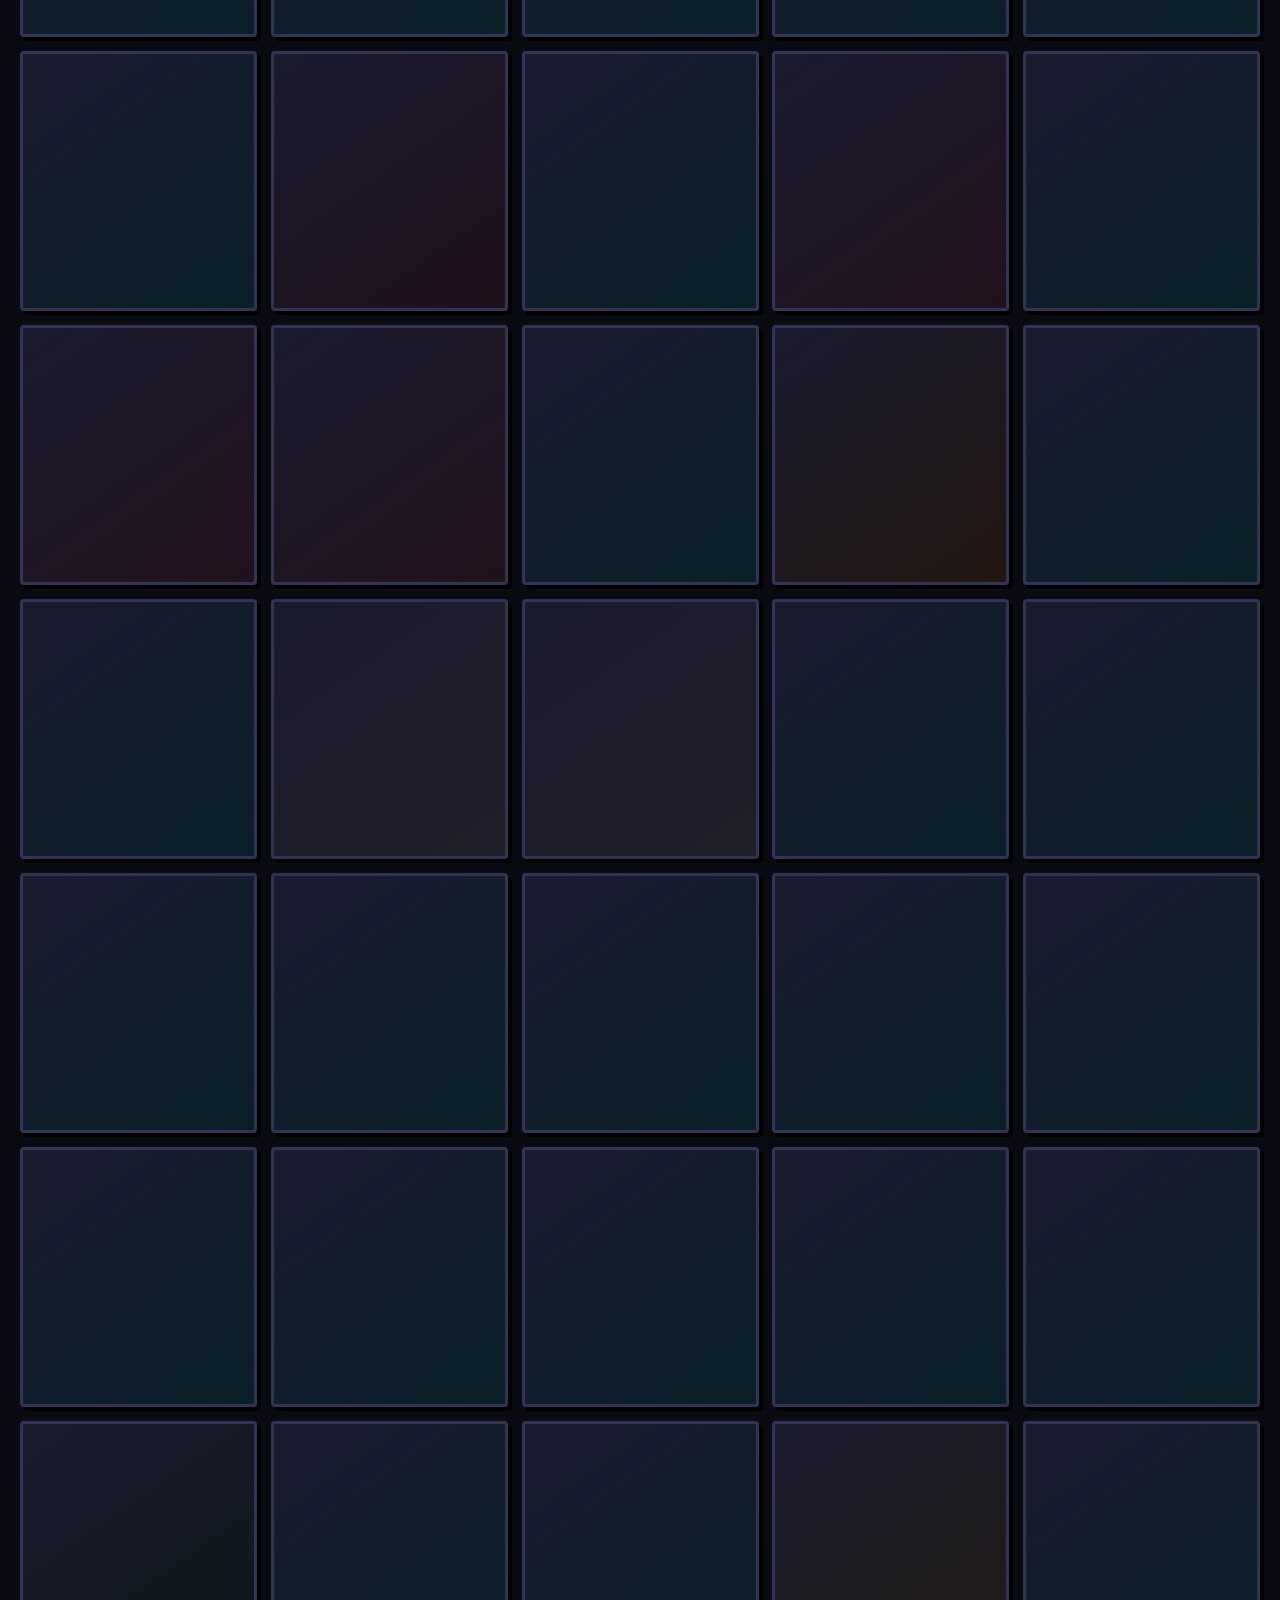
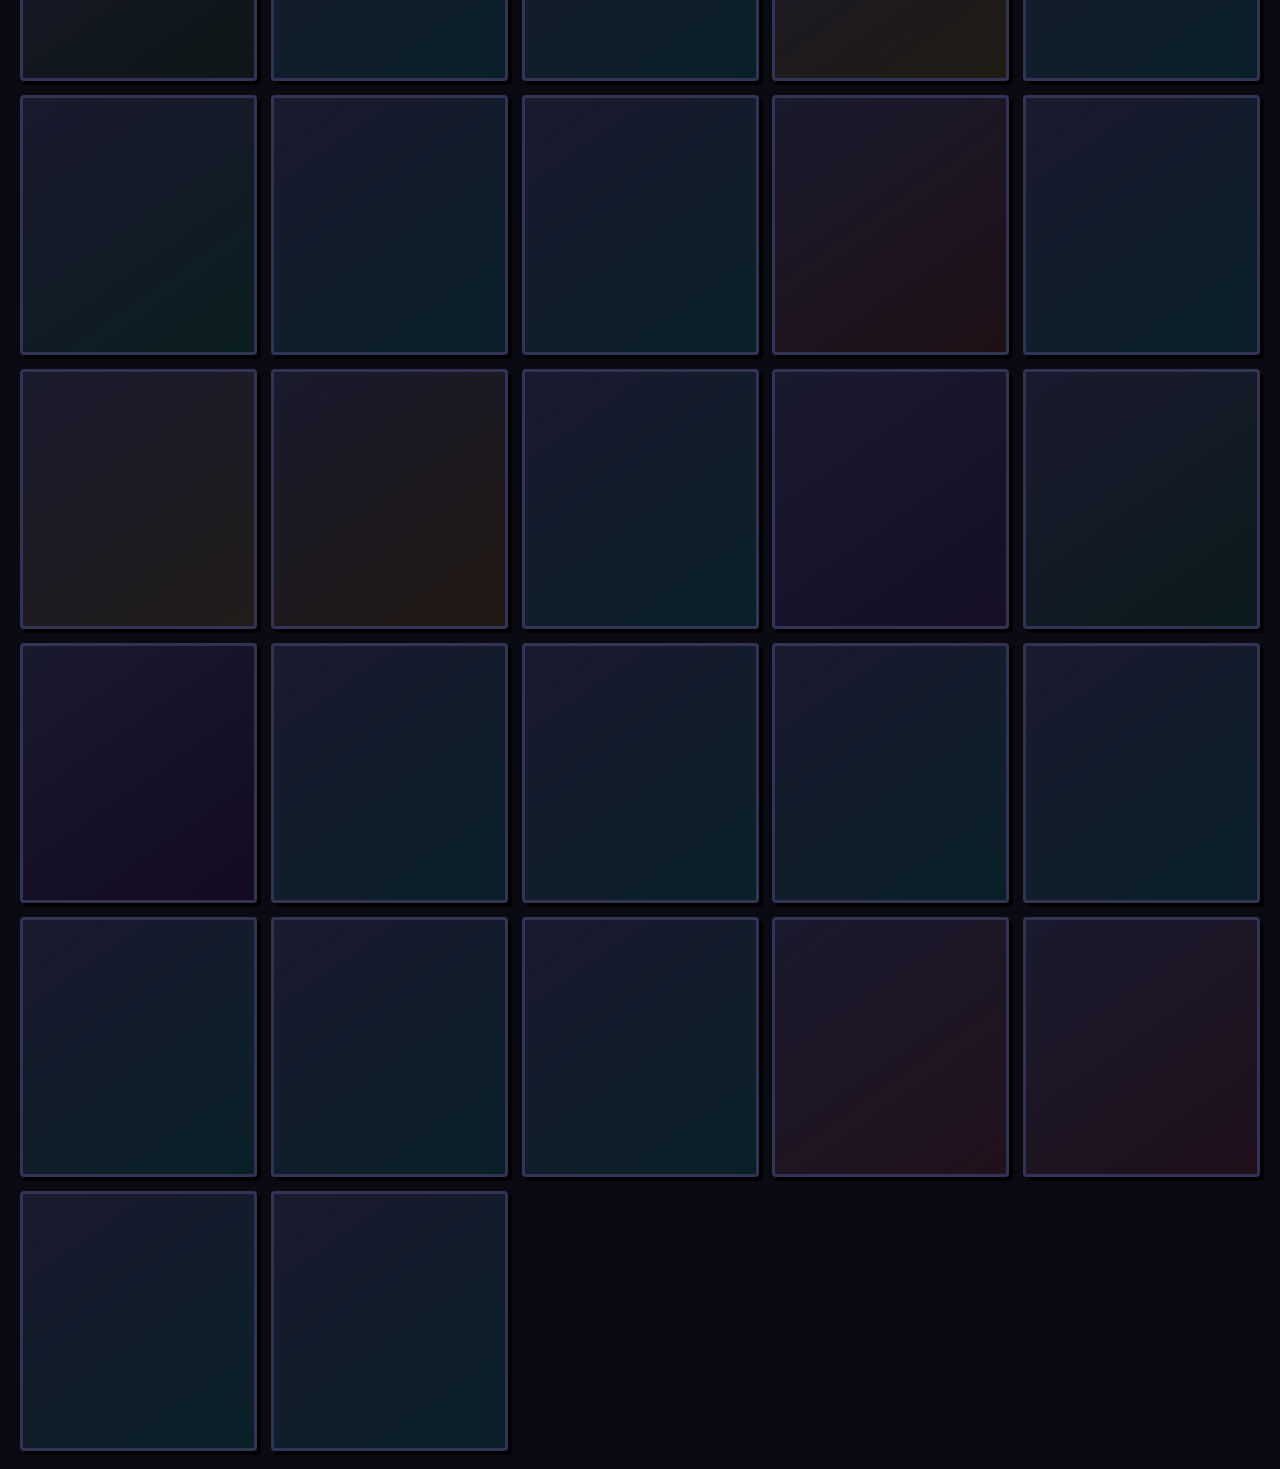
==== commit 8e3ee017: "fix: Game Boy games, 2P error/still-frame handling; responsive player UI Tested the 2-player feature" ====
--- a/index.html
+++ b/index.html
@@ -5,12 +5,13 @@
     <meta name="viewport" content="width=device-width, initial-scale=1.0, maximum-scale=1.0, user-scalable=no, viewport-fit=cover">
     <meta name="apple-mobile-web-app-capable" content="yes">
     <meta name="apple-mobile-web-app-status-bar-style" content="black-translucent">
-    <meta name="description" content="Play 247 classic NES, Game Boy & Game Boy Color games instantly in your browser. Free retro arcade with 60 FPS emulation. No downloads, no coins needed.">
-    <meta property="og:title" content="Nexus Retro Arcade — 247 Classic Games">
+    <meta name="description" content="Play classic NES, Game Boy, Game Boy Color and PlayStation games instantly in your browser. Free retro arcade with 60 FPS emulation. No downloads, no coins needed.">
+    <meta property="og:title" content="Nexus Retro Arcade — NES, Game Boy &amp; PS1 Classics">
     <meta property="og:description" content="The ultimate browser-based retro arcade. Play Super Mario, Zelda, Pokémon, Mega Man and 240+ more classics instantly at 60 FPS.">
     <meta property="og:type" content="website">
     <meta name="theme-color" content="#0a0a12">
-    <title>NEXUS // RETRO ARCADE — 247 Classic Games</title>
+    <title>NEXUS // RETRO ARCADE — NES, Game Boy &amp; PS1 Classics</title>
+    <link rel="icon" href="data:image/svg+xml,%3Csvg xmlns=%27http://www.w3.org/2000/svg%27 viewBox=%270 0 100 100%27%3E%3Ctext y=%27.9em%27 font-size=%2790%27%3E%F0%9F%95%B9%EF%B8%8F%3C/text%3E%3C/svg%3E">
     <link rel="stylesheet" href="css/nexus.css">
 </head>
 <body>
@@ -28,11 +29,11 @@
             </div>
 
             <div class="nexus-nav-actions">
-                <button id="btnJoinRoomModal" class="nexus-btn-secondary" style="padding: 6px 12px; font-size: 8px; border-color: var(--accent-yellow); color: var(--accent-yellow);" title="Join a 2-Player Room with a 4-letter code">
+                <button id="btnJoinRoomModal" class="nexus-btn-secondary" style="padding: 6px 12px; font-size: 8px; border-color: var(--accent-yellow); color: var(--accent-yellow);" title="Join a 2-Player Room with a 6-character code">
                     🔗 JOIN 2P
                 </button>
-                <button id="btnRescanLibrary" class="nexus-btn-secondary" style="padding: 6px 12px; font-size: 8px;" title="Rescan ROMs folder for new games">
-                    🔄 RESCAN
+                <button id="btnRescanLibrary" class="nexus-btn-secondary" style="padding: 6px 12px; font-size: 8px;" title="Rescan ROMs folder for new games" aria-label="Rescan library">
+                    🔄 <span class="rescan-label">RESCAN</span>
                 </button>
                 <div class="nexus-search-trigger" id="nexusSearchTrigger" title="Quick Search & Commands">
                     <span>🔍 Search games...</span>
@@ -94,15 +95,19 @@
                             <div class="attract-stats">
                                 <div class="stat-row">
                                     <span class="stat-label">CARTRIDGES</span>
-                                    <span class="stat-value">247</span>
+                                    <span class="stat-value" id="statTotal">297</span>
                                 </div>
                                 <div class="stat-row">
                                     <span class="stat-label">NES/FAMICOM</span>
-                                    <span class="stat-value">222</span>
+                                    <span class="stat-value" id="statNes">220</span>
                                 </div>
                                 <div class="stat-row">
                                     <span class="stat-label">GAME BOY</span>
-                                    <span class="stat-value">025</span>
+                                    <span class="stat-value" id="statGb">27</span>
+                                </div>
+                                <div class="stat-row">
+                                    <span class="stat-label">PLAYSTATION</span>
+                                    <span class="stat-value" id="statPs1">50</span>
                                 </div>
                                 <div class="stat-row">
                                     <span class="stat-label">FRAME RATE</span>
@@ -120,7 +125,7 @@
                                 <div class="hsb-row top3"><span>3RD MEGA MAN 2</span><span>9.8/10</span></div>
                             </div>
                             <div class="hsb-marquee">
-                                <span class="hsb-scroll">🎮 NES (222) • 🟩 GB/GBC (25) • ⚡ 60 FPS • CLICK TO SWITCH CONSOLES • </span>
+                                <span class="hsb-scroll" id="hsbMarquee">🎮 NES • 🟩 GB/GBC • 💿 PS1 • ⚡ 60 FPS • CLICK TO SWITCH CONSOLES • </span>
                             </div>
                         </div>
                     </div>
@@ -129,7 +134,7 @@
                 <!-- Scrolling Arcade Ticker -->
                 <div class="arcade-ticker" id="arcadeTicker">
                     <div class="ticker-track" id="tickerTrack">
-                        ★ SUPER MARIO BROS 3 — #1 ALL-TIME ★ THE LEGEND OF ZELDA — #2 ALL-TIME ★ MEGA MAN 2 — #3 ALL-TIME ★ POKEMON RED — GB CLASSIC ★ CONTRA — #7 ALL-TIME ★ TETRIS — PUZZLE KING ★ FREE PLAY — NO COINS NEEDED ★ 247 GAMES LOADED ★
+                        ★ SUPER MARIO BROS 3 — #1 ALL-TIME ★ THE LEGEND OF ZELDA — #2 ALL-TIME ★ MEGA MAN 2 — #3 ALL-TIME ★ POKEMON RED — GB CLASSIC ★ CONTRA — #7 ALL-TIME ★ TETRIS — PUZZLE KING ★ FREE PLAY — NO COINS NEEDED ★ NES • GAME BOY • PLAYSTATION ★
                     </div>
                 </div>
 
@@ -140,7 +145,7 @@
                         <button class="nexus-filter-pill" data-filter="top100">⭐ Top 100 Hall of Fame</button>
                         <button class="nexus-filter-pill" data-filter="gb">🟩 Game Boy & GBC</button>
                         <button class="nexus-filter-pill" data-filter="nes">🎮 NES / Famicom</button>
-                        <button class="nexus-filter-pill" data-filter="ps1">💿 PS1 Top 50 Hall of Fame</button>
+                        <button class="nexus-filter-pill" data-filter="ps1">💿 PlayStation</button>
                         <button class="nexus-filter-pill" data-filter="multiplayer">👥 2-Player</button>
                         <button class="nexus-filter-pill" data-filter="action">🎖️ Action</button>
                         <button class="nexus-filter-pill" data-filter="platformer">🏰 Platformer</button>
--- a/css/nexus.css
+++ b/css/nexus.css
@@ -550,7 +550,7 @@
 
 .stat-label {
     font-family: var(--font-pixel);
-    font-size: 7px;
+    font-size: 8px;
     color: var(--text-muted);
     text-transform: uppercase;
     letter-spacing: 1px;
@@ -603,7 +603,7 @@
     display: flex;
     justify-content: space-between;
     font-family: var(--font-pixel);
-    font-size: 7px;
+    font-size: 8px;
     color: #d0d0e8;
     padding: 2px 4px;
 }
@@ -621,7 +621,7 @@
 
 .hsb-scroll {
     font-family: var(--font-pixel);
-    font-size: 7px;
+    font-size: 8px;
     color: var(--accent-emerald);
     display: inline-block;
     animation: hsb-scroll 18s linear infinite;
@@ -753,7 +753,7 @@
 
 .badge-2p {
     font-family: var(--font-pixel);
-    font-size: 7px;
+    font-size: 8px;
     background: rgba(139, 92, 246, 0.2);
     border: 1px solid rgba(139, 92, 246, 0.5);
     color: #c4b5fd;
@@ -785,7 +785,7 @@
 /* Console Badges */
 .badge-console-gb {
     font-family: var(--font-pixel);
-    font-size: 7px;
+    font-size: 8px;
     background: rgba(51, 255, 51, 0.1);
     border: 2px solid rgba(51, 255, 51, 0.4);
     color: var(--accent-emerald);
@@ -797,7 +797,7 @@
 
 .badge-console-ps1 {
     font-family: var(--font-pixel);
-    font-size: 7px;
+    font-size: 8px;
     background: linear-gradient(135deg, rgba(56,189,248,0.15), rgba(167,139,250,0.15));
     border: 2px solid rgba(56, 189, 248, 0.5);
     color: #7dd3fc;
@@ -809,7 +809,7 @@
 
 .badge-insert-disc {
     font-family: var(--font-pixel);
-    font-size: 7px;
+    font-size: 8px;
     border: 2px dashed rgba(255, 209, 102, 0.6);
     color: #ffd166;
     padding: 3px 7px;
@@ -823,7 +823,7 @@
 
 .badge-console-gbc {
     font-family: var(--font-pixel);
-    font-size: 7px;
+    font-size: 8px;
     background: linear-gradient(135deg, rgba(51,255,51,0.15), rgba(0,240,255,0.15));
     border: 2px solid rgba(51, 255, 51, 0.5);
     color: #6ee7b7;
@@ -882,7 +882,7 @@
 
 .card-system-tag {
     font-family: var(--font-pixel);
-    font-size: 7px;
+    font-size: 8px;
     text-transform: uppercase;
     padding: 3px 8px;
     border-radius: var(--radius-sm);
@@ -894,7 +894,7 @@
 
 .card-rank-badge {
     font-family: var(--font-pixel);
-    font-size: 7px;
+    font-size: 8px;
     padding: 3px 8px;
     border-radius: var(--radius-sm);
     background: var(--accent-yellow);
@@ -909,7 +909,7 @@
 
 .card-review-badge {
     font-family: var(--font-pixel);
-    font-size: 7px;
+    font-size: 8px;
     padding: 3px 7px;
     border-radius: var(--radius-sm);
     background: rgba(255, 230, 0, 0.1);
@@ -1222,7 +1222,7 @@
     }
     .nexus-nav-actions button {
         padding: 5px 7px !important;
-        font-size: 7px !important;
+        font-size: 8px !important;
     }
     .nexus-container {
         padding: 12px;
@@ -1320,7 +1320,7 @@
         padding: 10px;
     }
     .card-title {
-        font-size: 7px;
+        font-size: 8px;
     }
     .card-cover-container {
         height: 100px;
@@ -1329,7 +1329,7 @@
         max-height: 100px;
     }
     .nexus-filter-pill {
-        font-size: 7px;
+        font-size: 8px;
         padding: 6px 10px;
     }
     .nexus-btn-primary {
@@ -1354,10 +1354,43 @@
         gap: 8px;
     }
     .card-title {
-        font-size: 7px;
+        font-size: 8px;
     }
     .card-sub {
         font-size: 13px;
+    }
+    /* Keep the header on one row at 360px: RESCAN (a local admin action) becomes icon-only. */
+    #btnRescanLibrary .rescan-label {
+        display: none;
+    }
+}
+
+/* ========================================================
+   8b. TOUCH ERGONOMICS — tap targets >= 40px on phones/tablets
+   ======================================================== */
+@media (max-width: 900px), (pointer: coarse) {
+    .nexus-nav-actions button,
+    .nexus-search-trigger {
+        min-height: 40px;
+        min-width: 40px;
+        display: inline-flex;
+        align-items: center;
+        justify-content: center;
+    }
+    .nexus-filter-pill {
+        min-height: 40px;
+        padding: 8px 12px;
+    }
+    .nexus-btn-primary,
+    .nexus-btn-secondary {
+        min-height: 44px;
+    }
+    .nexus-game-card {
+        /* Cards are the main tap target: give them a visible press state on touch. */
+        -webkit-tap-highlight-color: transparent;
+    }
+    .nexus-game-card:active {
+        transform: translate(2px, 2px);
     }
 }
 
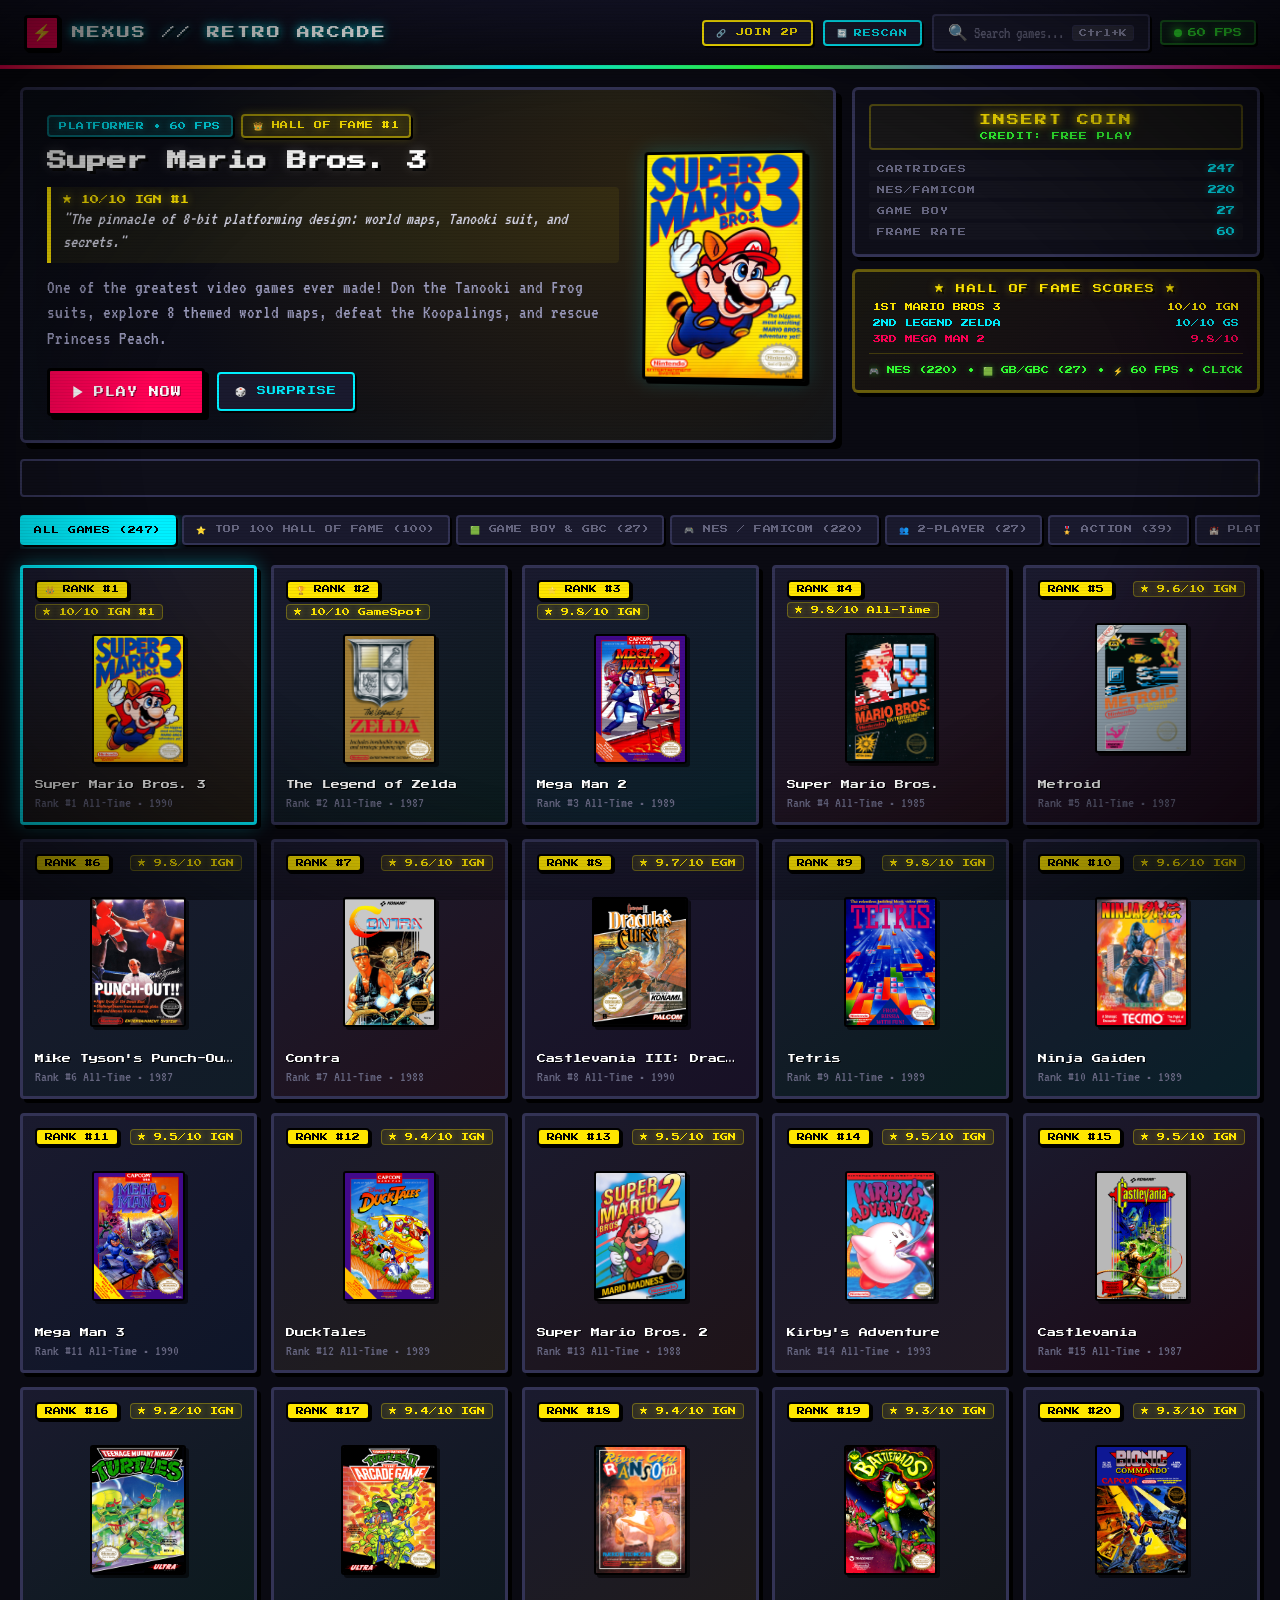
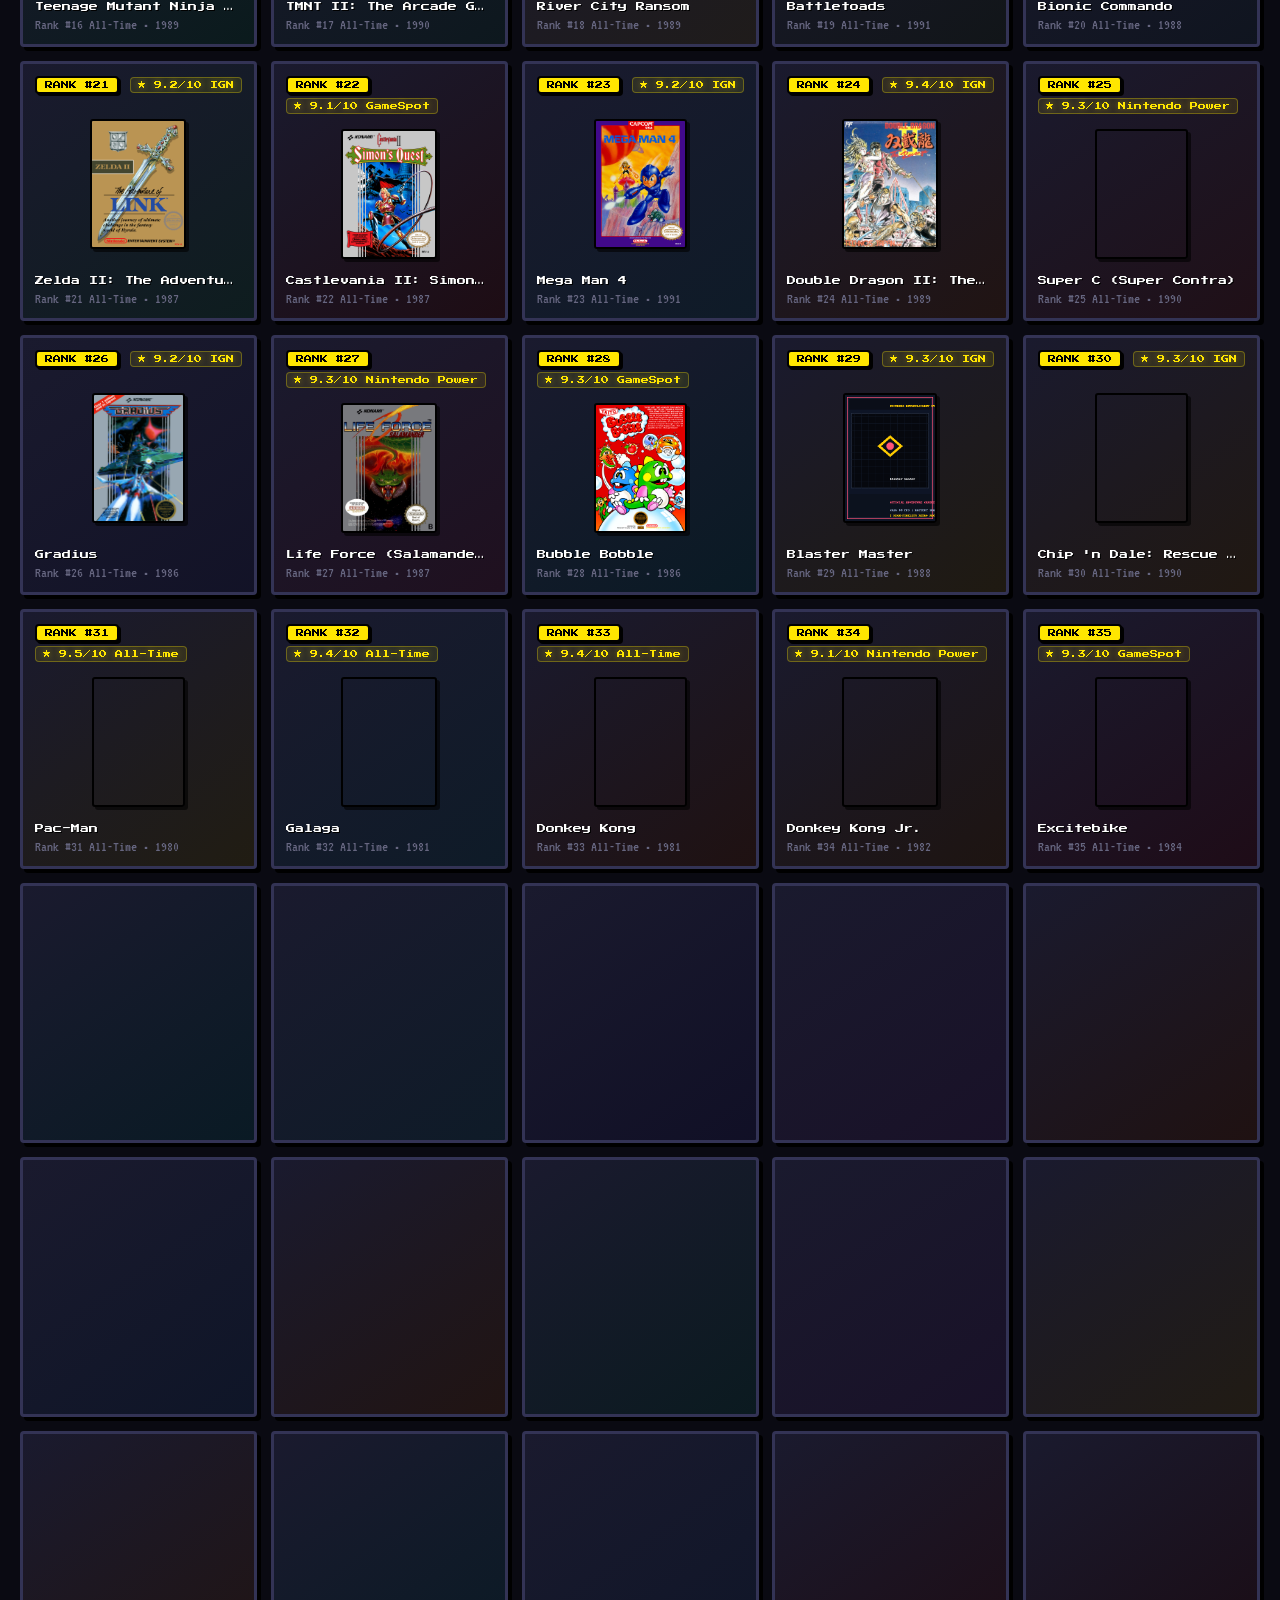
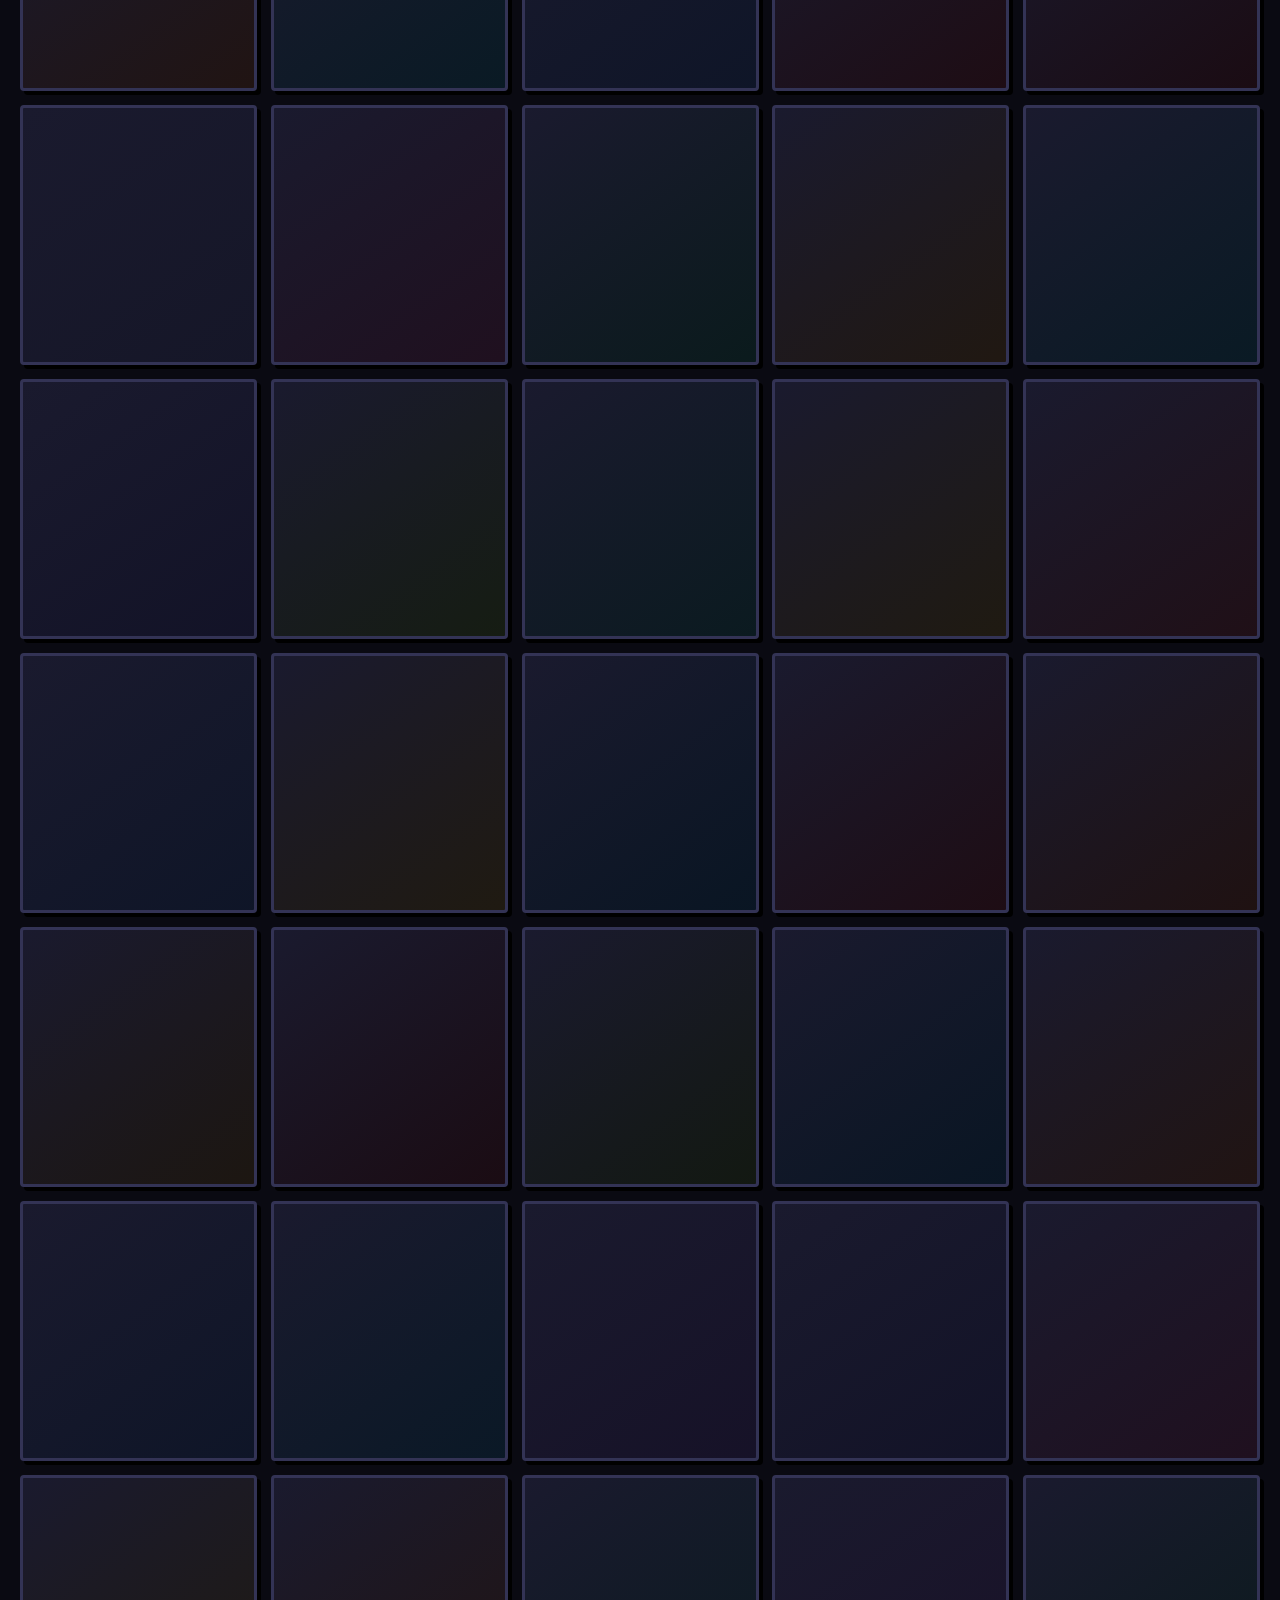
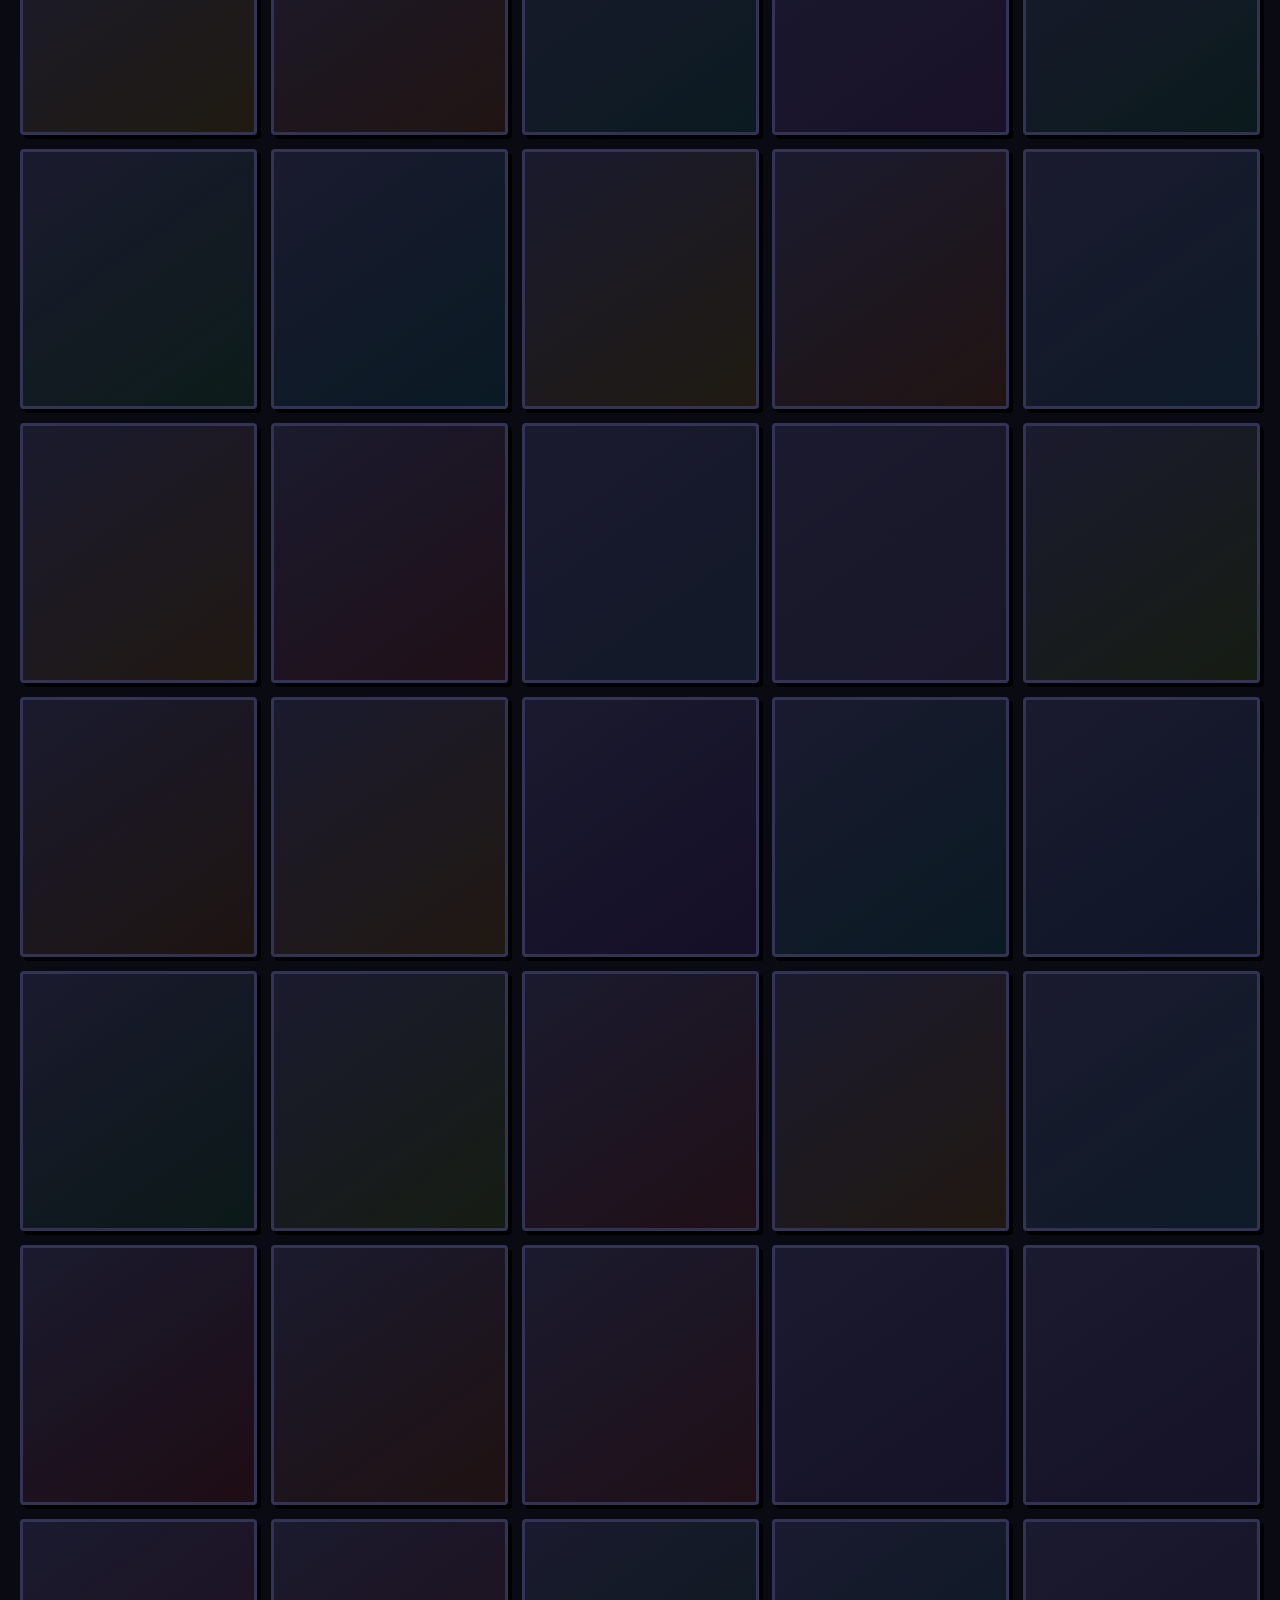
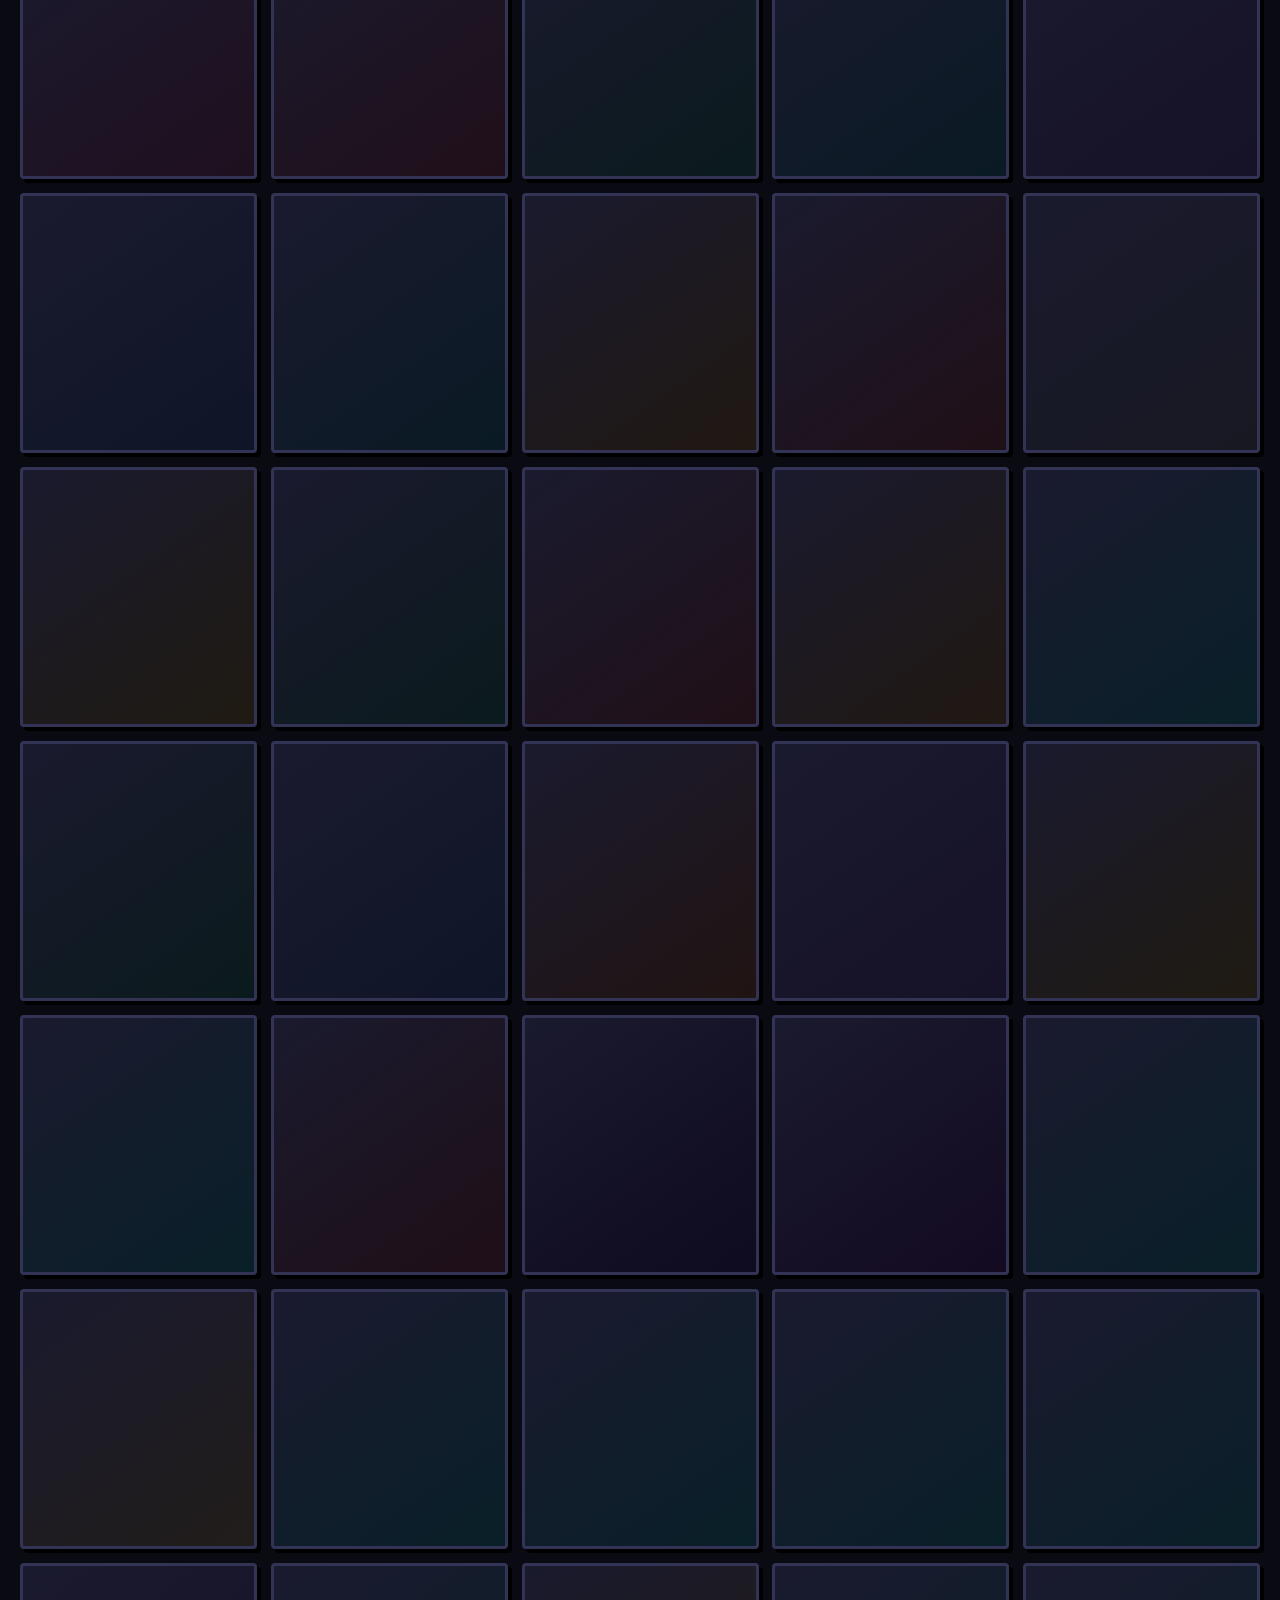
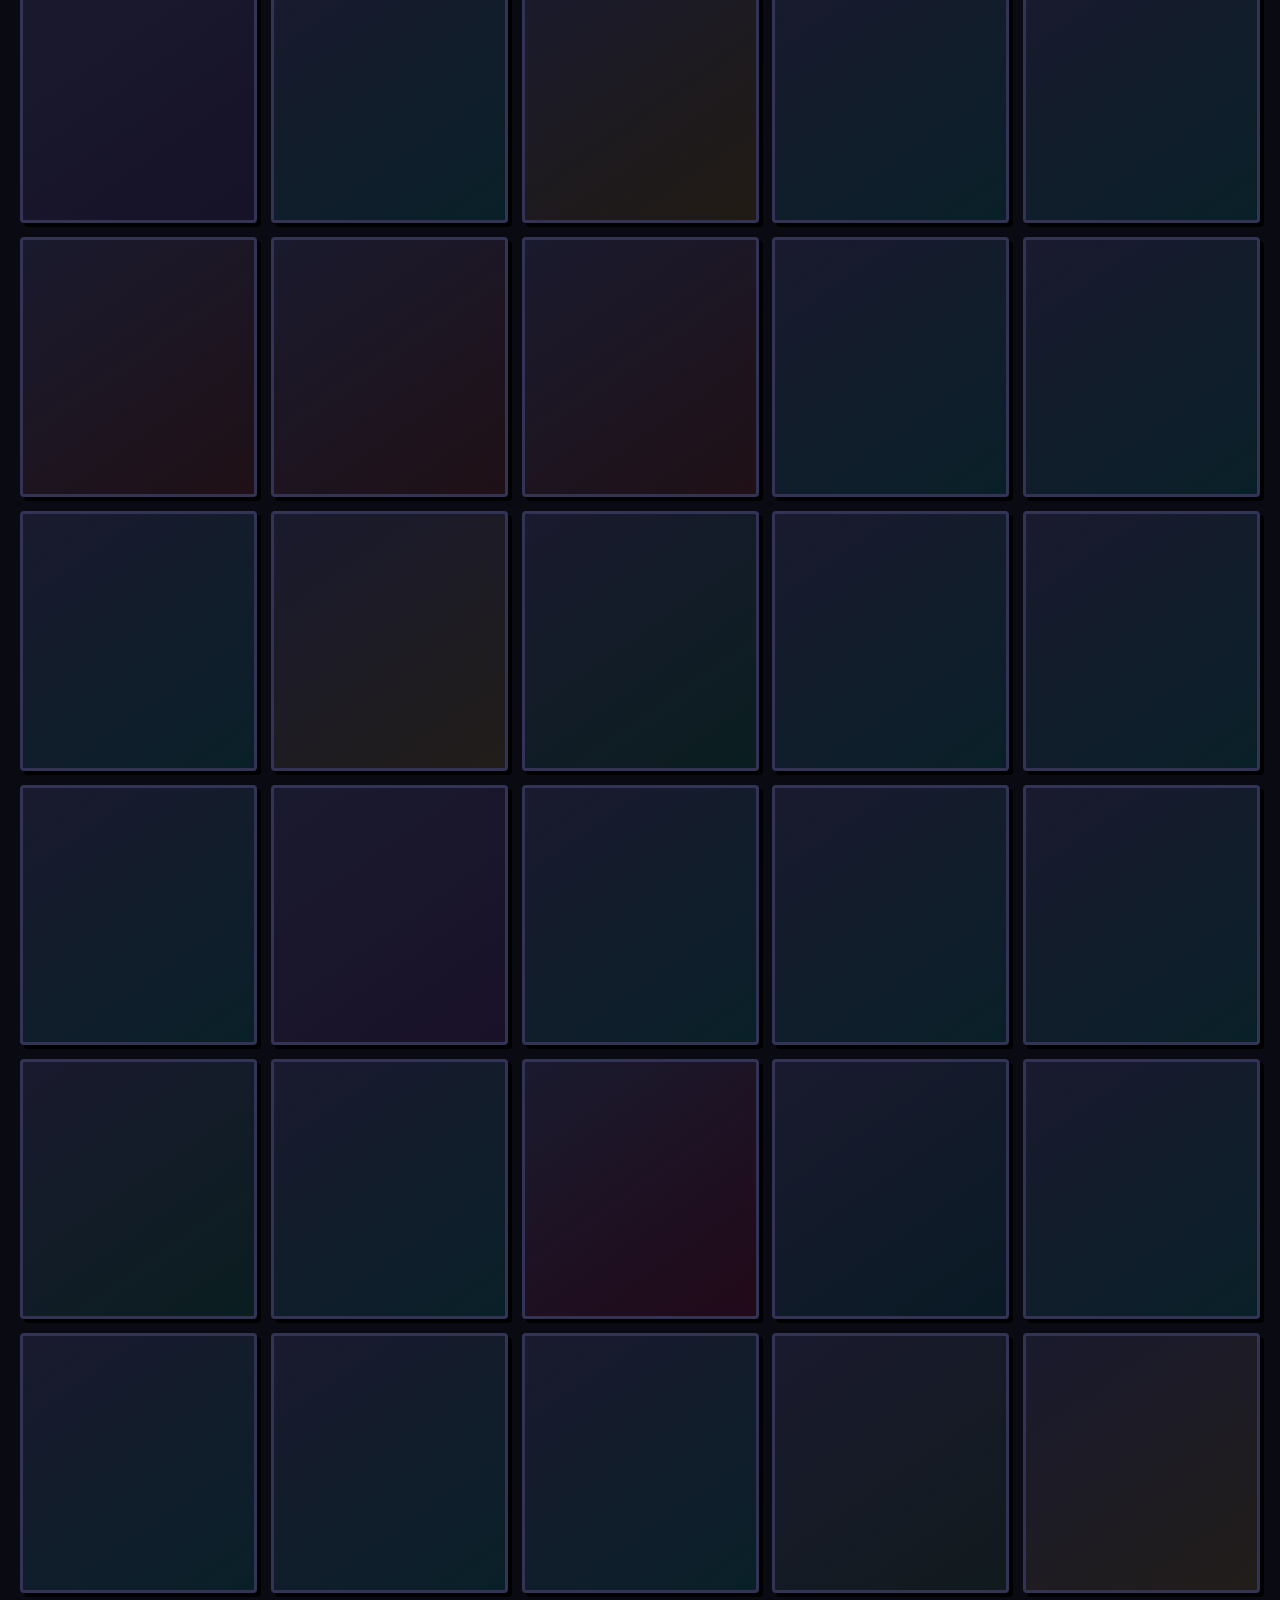
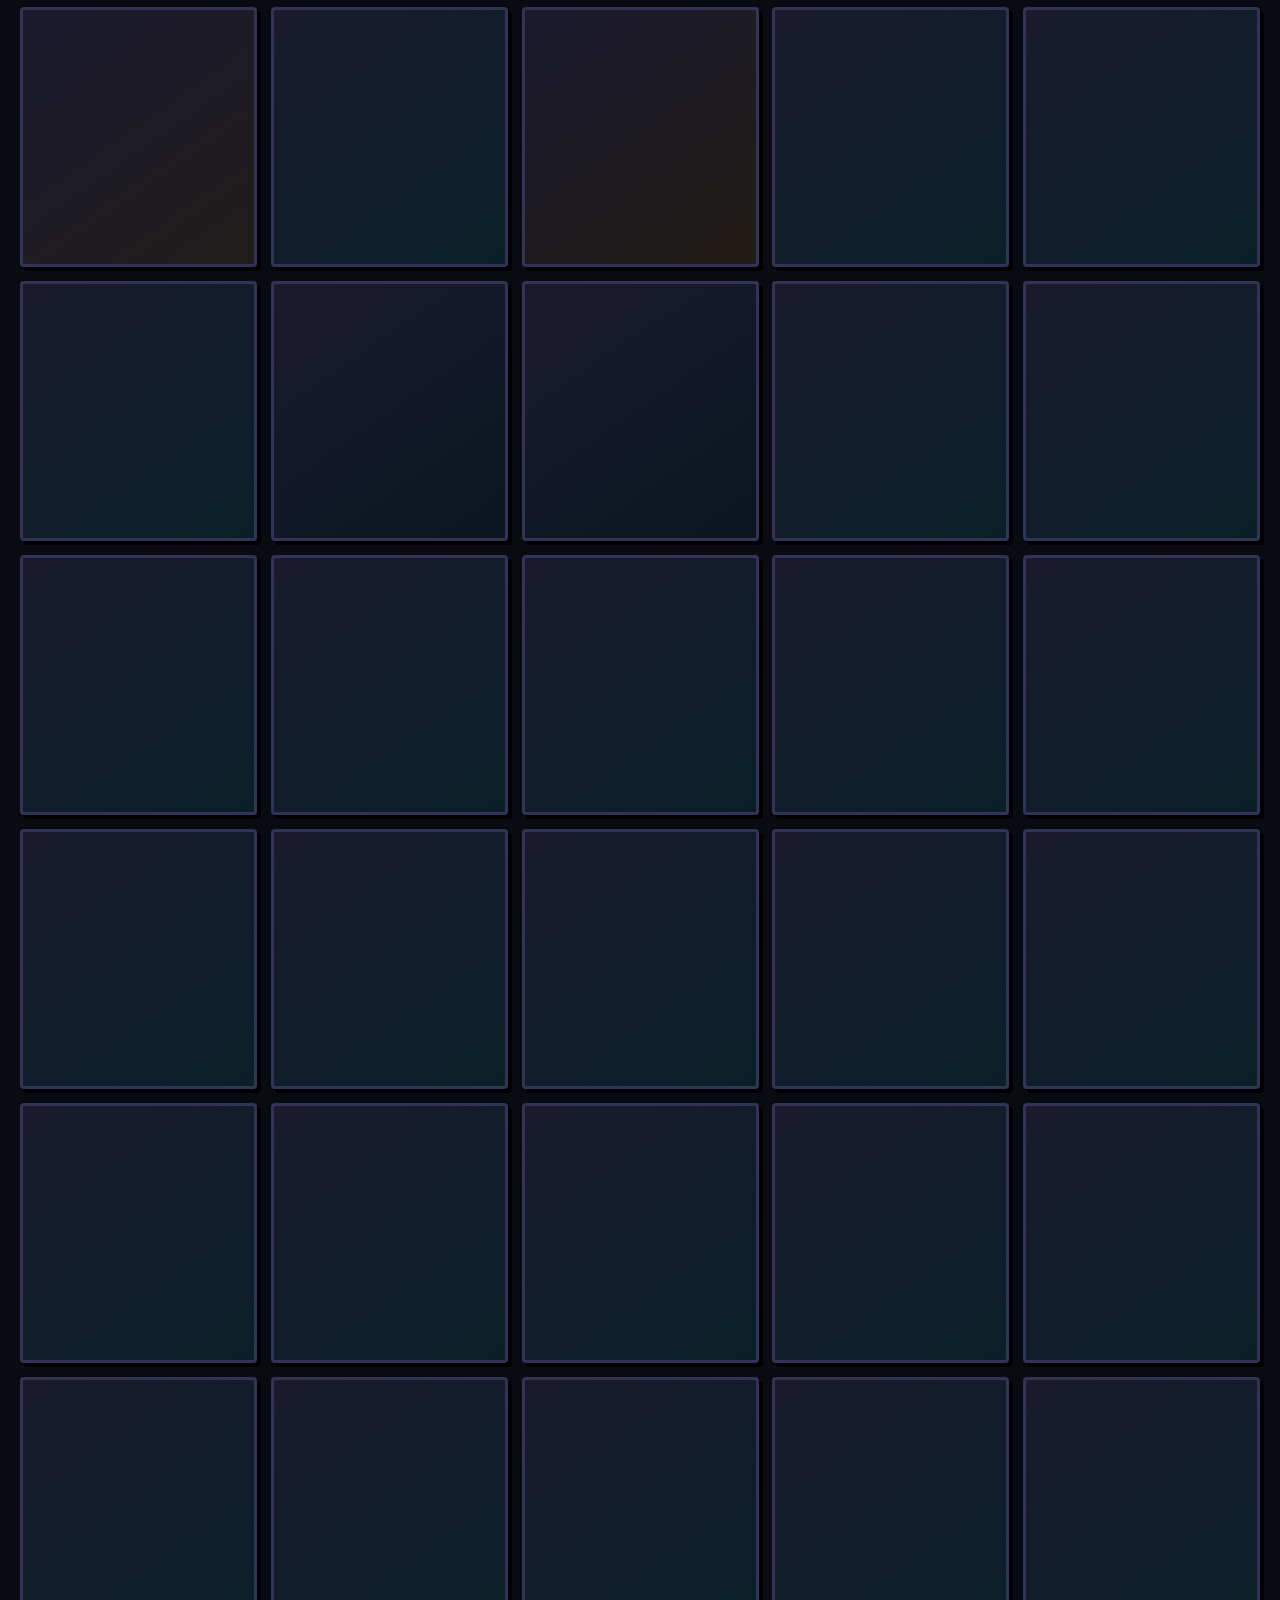
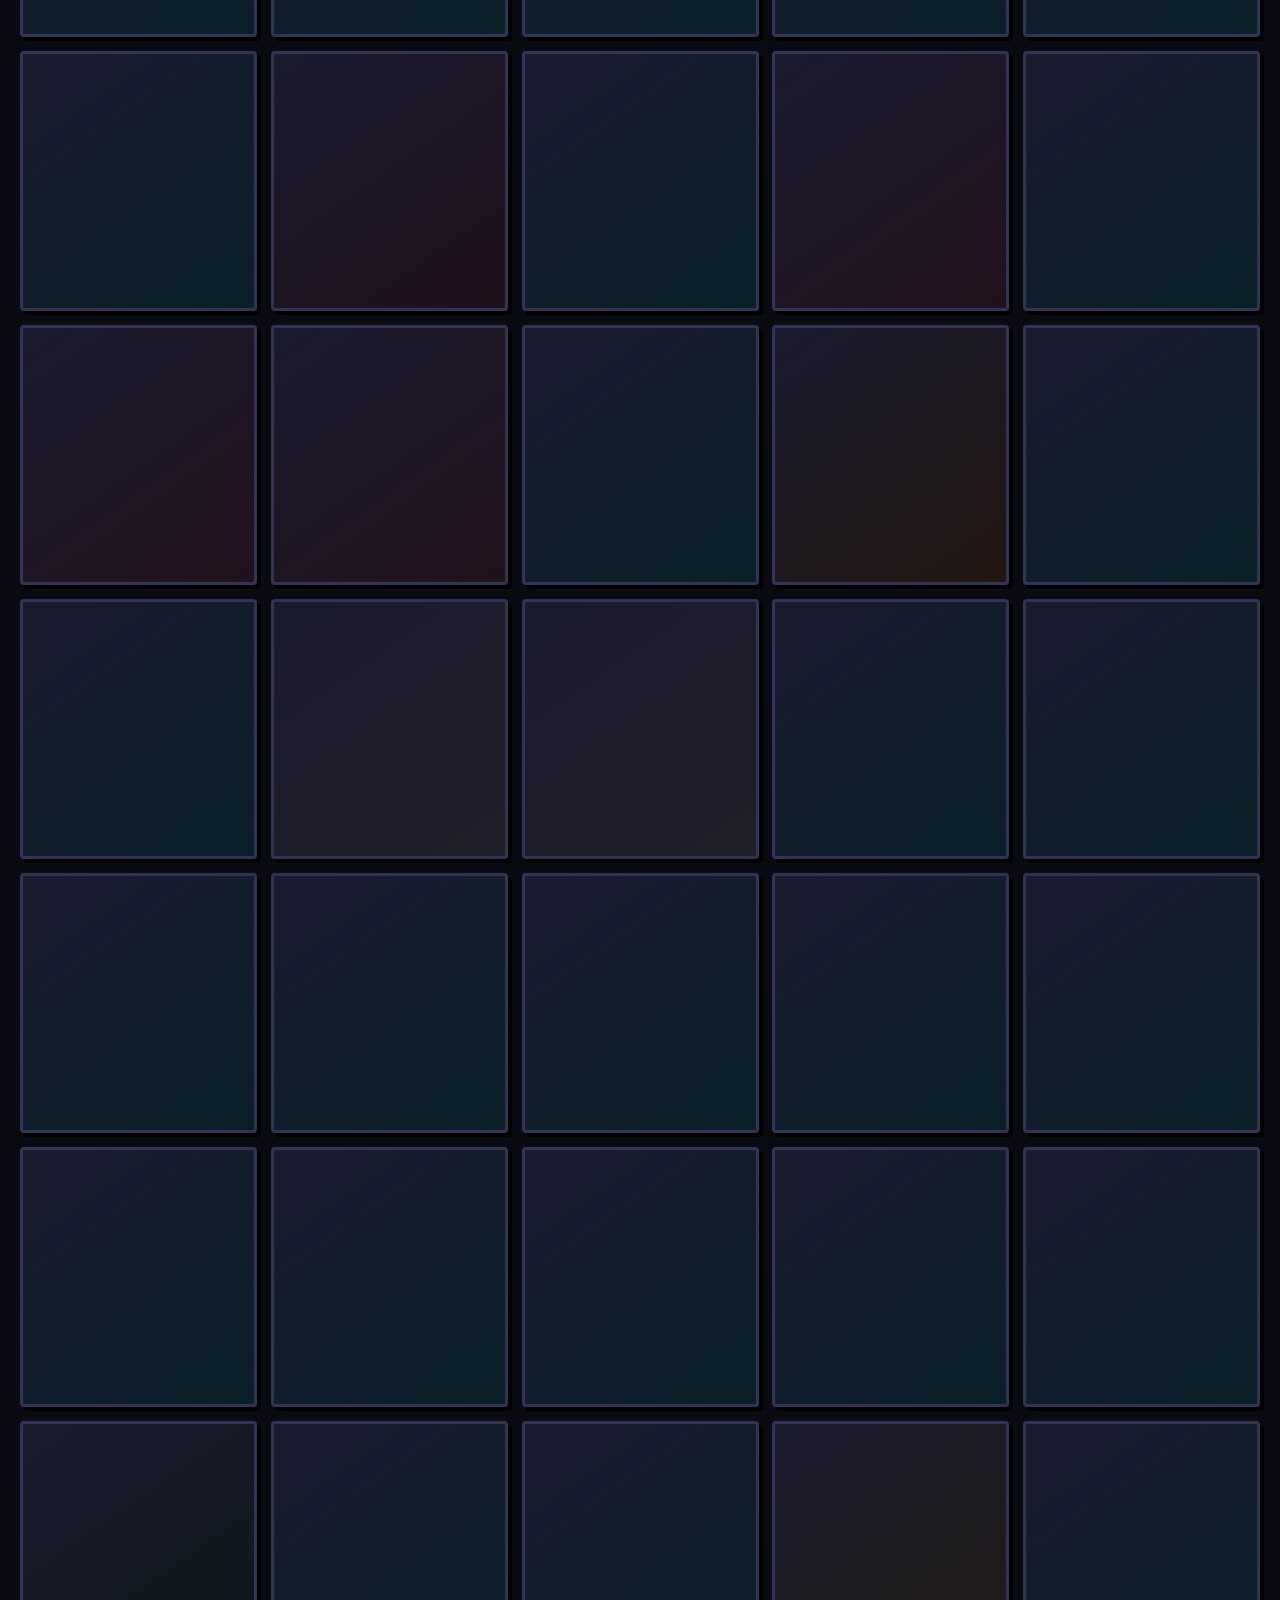
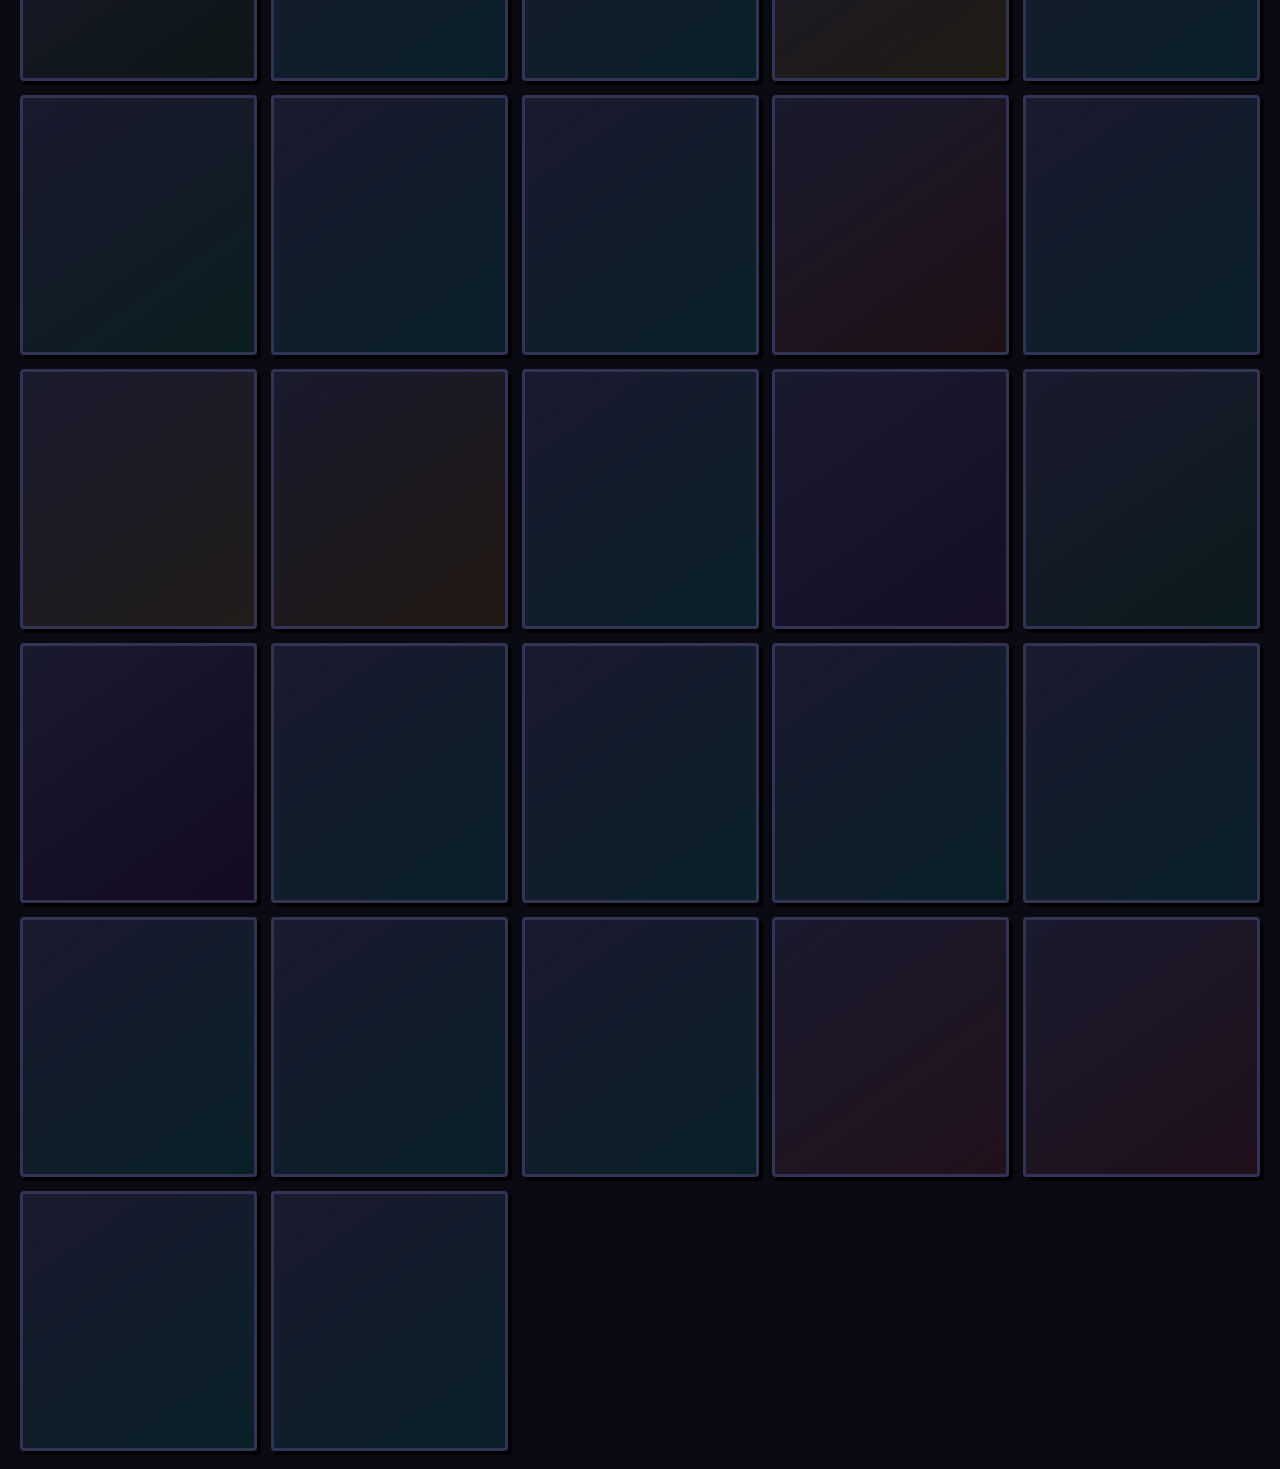
==== commit b115f70e: "feat: remove PS1 games, emulator, and catalog" ====
--- a/index.html
+++ b/index.html
@@ -5,12 +5,12 @@
     <meta name="viewport" content="width=device-width, initial-scale=1.0, maximum-scale=1.0, user-scalable=no, viewport-fit=cover">
     <meta name="apple-mobile-web-app-capable" content="yes">
     <meta name="apple-mobile-web-app-status-bar-style" content="black-translucent">
-    <meta name="description" content="Play classic NES, Game Boy, Game Boy Color and PlayStation games instantly in your browser. Free retro arcade with 60 FPS emulation. No downloads, no coins needed.">
-    <meta property="og:title" content="Nexus Retro Arcade — NES, Game Boy &amp; PS1 Classics">
+    <meta name="description" content="Play classic NES, Game Boy, and Game Boy Color games instantly in your browser. Free retro arcade with 60 FPS emulation. No downloads, no coins needed.">
+    <meta property="og:title" content="Nexus Retro Arcade — NES &amp; Game Boy Classics">
     <meta property="og:description" content="The ultimate browser-based retro arcade. Play Super Mario, Zelda, Pokémon, Mega Man and 240+ more classics instantly at 60 FPS.">
     <meta property="og:type" content="website">
     <meta name="theme-color" content="#0a0a12">
-    <title>NEXUS // RETRO ARCADE — NES, Game Boy &amp; PS1 Classics</title>
+    <title>NEXUS // RETRO ARCADE — NES &amp; Game Boy Classics</title>
     <link rel="icon" href="data:image/svg+xml,%3Csvg xmlns=%27http://www.w3.org/2000/svg%27 viewBox=%270 0 100 100%27%3E%3Ctext y=%27.9em%27 font-size=%2790%27%3E%F0%9F%95%B9%EF%B8%8F%3C/text%3E%3C/svg%3E">
     <link rel="stylesheet" href="css/nexus.css">
 </head>
@@ -106,10 +106,6 @@
                                     <span class="stat-value" id="statGb">27</span>
                                 </div>
                                 <div class="stat-row">
-                                    <span class="stat-label">PLAYSTATION</span>
-                                    <span class="stat-value" id="statPs1">50</span>
-                                </div>
-                                <div class="stat-row">
                                     <span class="stat-label">FRAME RATE</span>
                                     <span class="stat-value" id="nexusFpsDisplay2">60</span>
                                 </div>
@@ -125,7 +121,7 @@
                                 <div class="hsb-row top3"><span>3RD MEGA MAN 2</span><span>9.8/10</span></div>
                             </div>
                             <div class="hsb-marquee">
-                                <span class="hsb-scroll" id="hsbMarquee">🎮 NES • 🟩 GB/GBC • 💿 PS1 • ⚡ 60 FPS • CLICK TO SWITCH CONSOLES • </span>
+                                <span class="hsb-scroll" id="hsbMarquee">🎮 NES • 🟩 GB/GBC • ⚡ 60 FPS • CLICK TO SWITCH CONSOLES • </span>
                             </div>
                         </div>
                     </div>
@@ -134,7 +130,7 @@
                 <!-- Scrolling Arcade Ticker -->
                 <div class="arcade-ticker" id="arcadeTicker">
                     <div class="ticker-track" id="tickerTrack">
-                        ★ SUPER MARIO BROS 3 — #1 ALL-TIME ★ THE LEGEND OF ZELDA — #2 ALL-TIME ★ MEGA MAN 2 — #3 ALL-TIME ★ POKEMON RED — GB CLASSIC ★ CONTRA — #7 ALL-TIME ★ TETRIS — PUZZLE KING ★ FREE PLAY — NO COINS NEEDED ★ NES • GAME BOY • PLAYSTATION ★
+                        ★ SUPER MARIO BROS 3 — #1 ALL-TIME ★ THE LEGEND OF ZELDA — #2 ALL-TIME ★ MEGA MAN 2 — #3 ALL-TIME ★ POKEMON RED — GB CLASSIC ★ CONTRA — #7 ALL-TIME ★ TETRIS — PUZZLE KING ★ FREE PLAY — NO COINS NEEDED ★ NES • GAME BOY ★
                     </div>
                 </div>
 
@@ -145,7 +141,6 @@
                         <button class="nexus-filter-pill" data-filter="top100">⭐ Top 100 Hall of Fame</button>
                         <button class="nexus-filter-pill" data-filter="gb">🟩 Game Boy & GBC</button>
                         <button class="nexus-filter-pill" data-filter="nes">🎮 NES / Famicom</button>
-                        <button class="nexus-filter-pill" data-filter="ps1">💿 PlayStation</button>
                         <button class="nexus-filter-pill" data-filter="multiplayer">👥 2-Player</button>
                         <button class="nexus-filter-pill" data-filter="action">🎖️ Action</button>
                         <button class="nexus-filter-pill" data-filter="platformer">🏰 Platformer</button>
--- a/css/nexus.css
+++ b/css/nexus.css
@@ -795,31 +795,7 @@
     text-shadow: 0 0 4px rgba(51,255,51,0.4);
 }
 
-.badge-console-ps1 {
-    font-family: var(--font-pixel);
-    font-size: 8px;
-    background: linear-gradient(135deg, rgba(56,189,248,0.15), rgba(167,139,250,0.15));
-    border: 2px solid rgba(56, 189, 248, 0.5);
-    color: #7dd3fc;
-    padding: 3px 7px;
-    border-radius: var(--radius-sm);
-    text-transform: uppercase;
-    text-shadow: 0 0 4px rgba(56,189,248,0.4);
-}
-
-.badge-insert-disc {
-    font-family: var(--font-pixel);
-    font-size: 8px;
-    border: 2px dashed rgba(255, 209, 102, 0.6);
-    color: #ffd166;
-    padding: 3px 7px;
-    border-radius: var(--radius-sm);
-    text-transform: uppercase;
-}
-
-.nexus-game-card.card-no-disc .card-cover-container {
-    filter: grayscale(0.85) brightness(0.6);
-}
+
 
 .badge-console-gbc {
     font-family: var(--font-pixel);
